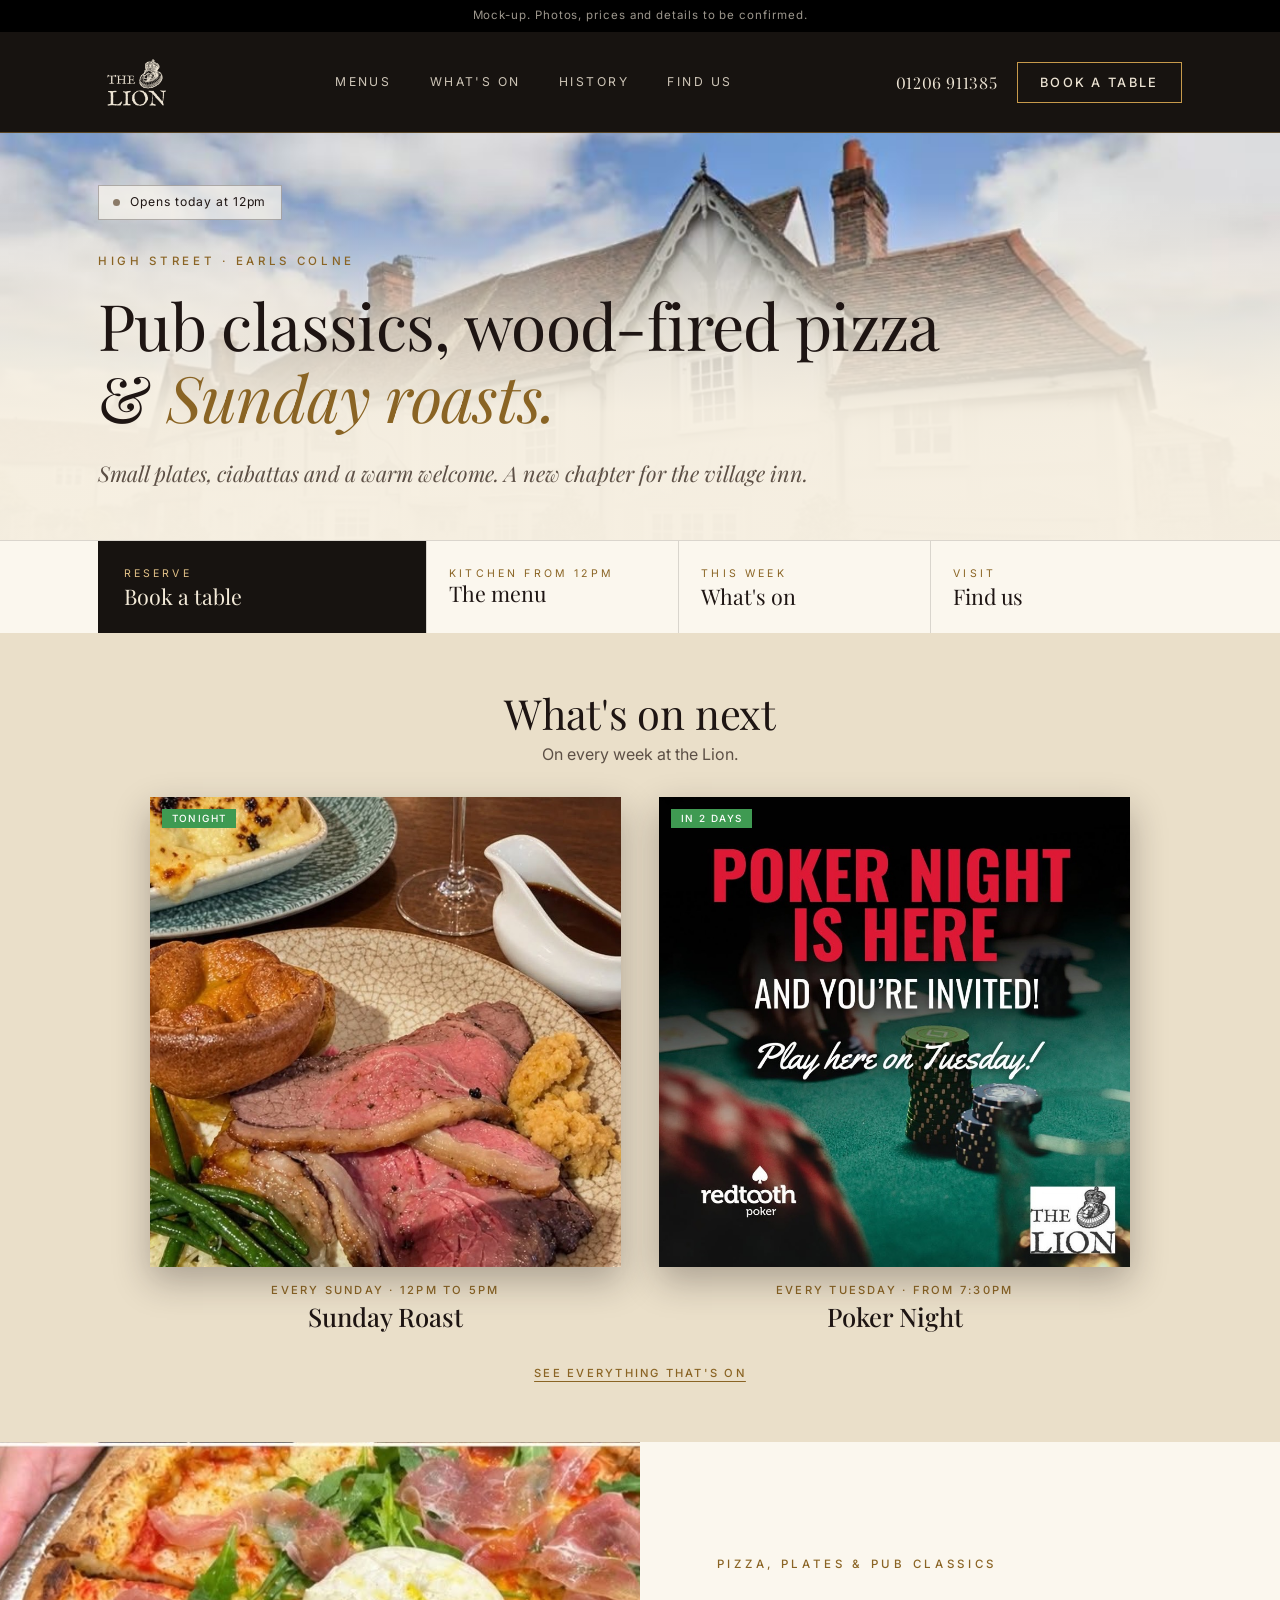
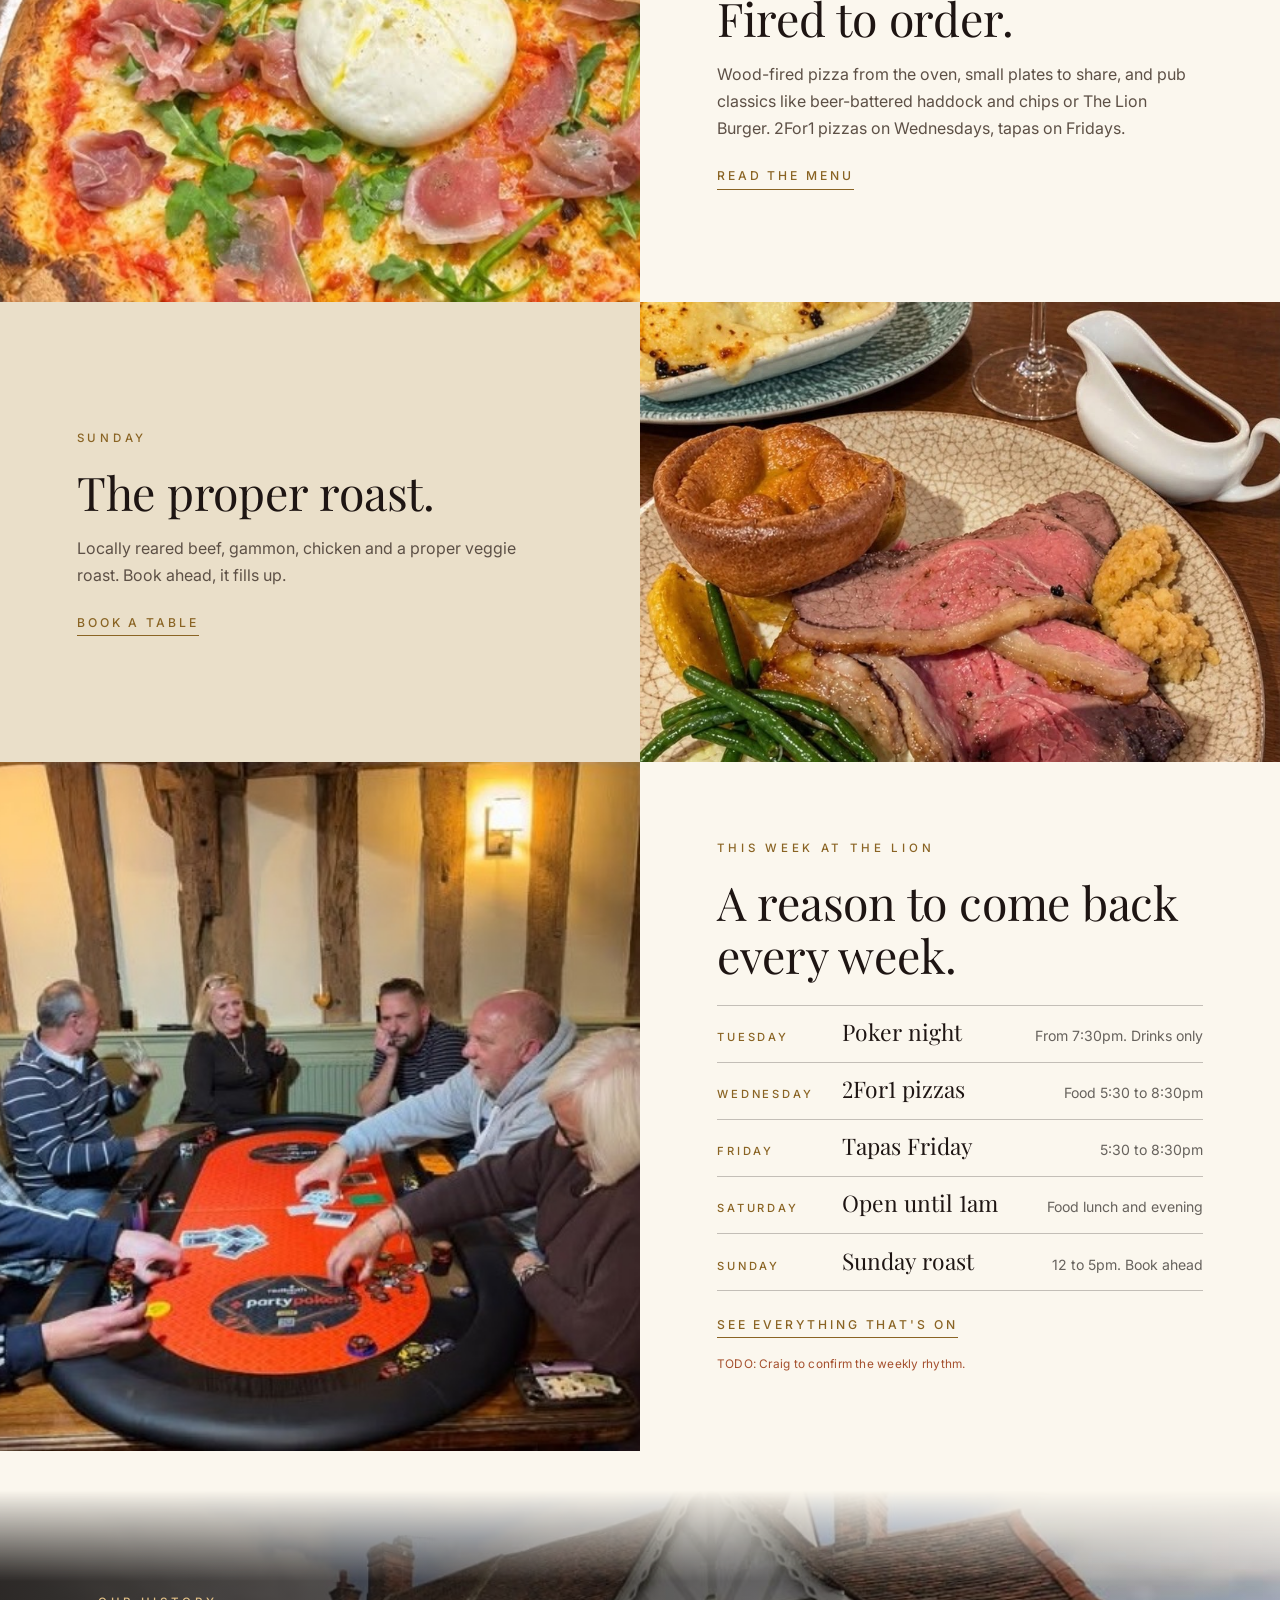
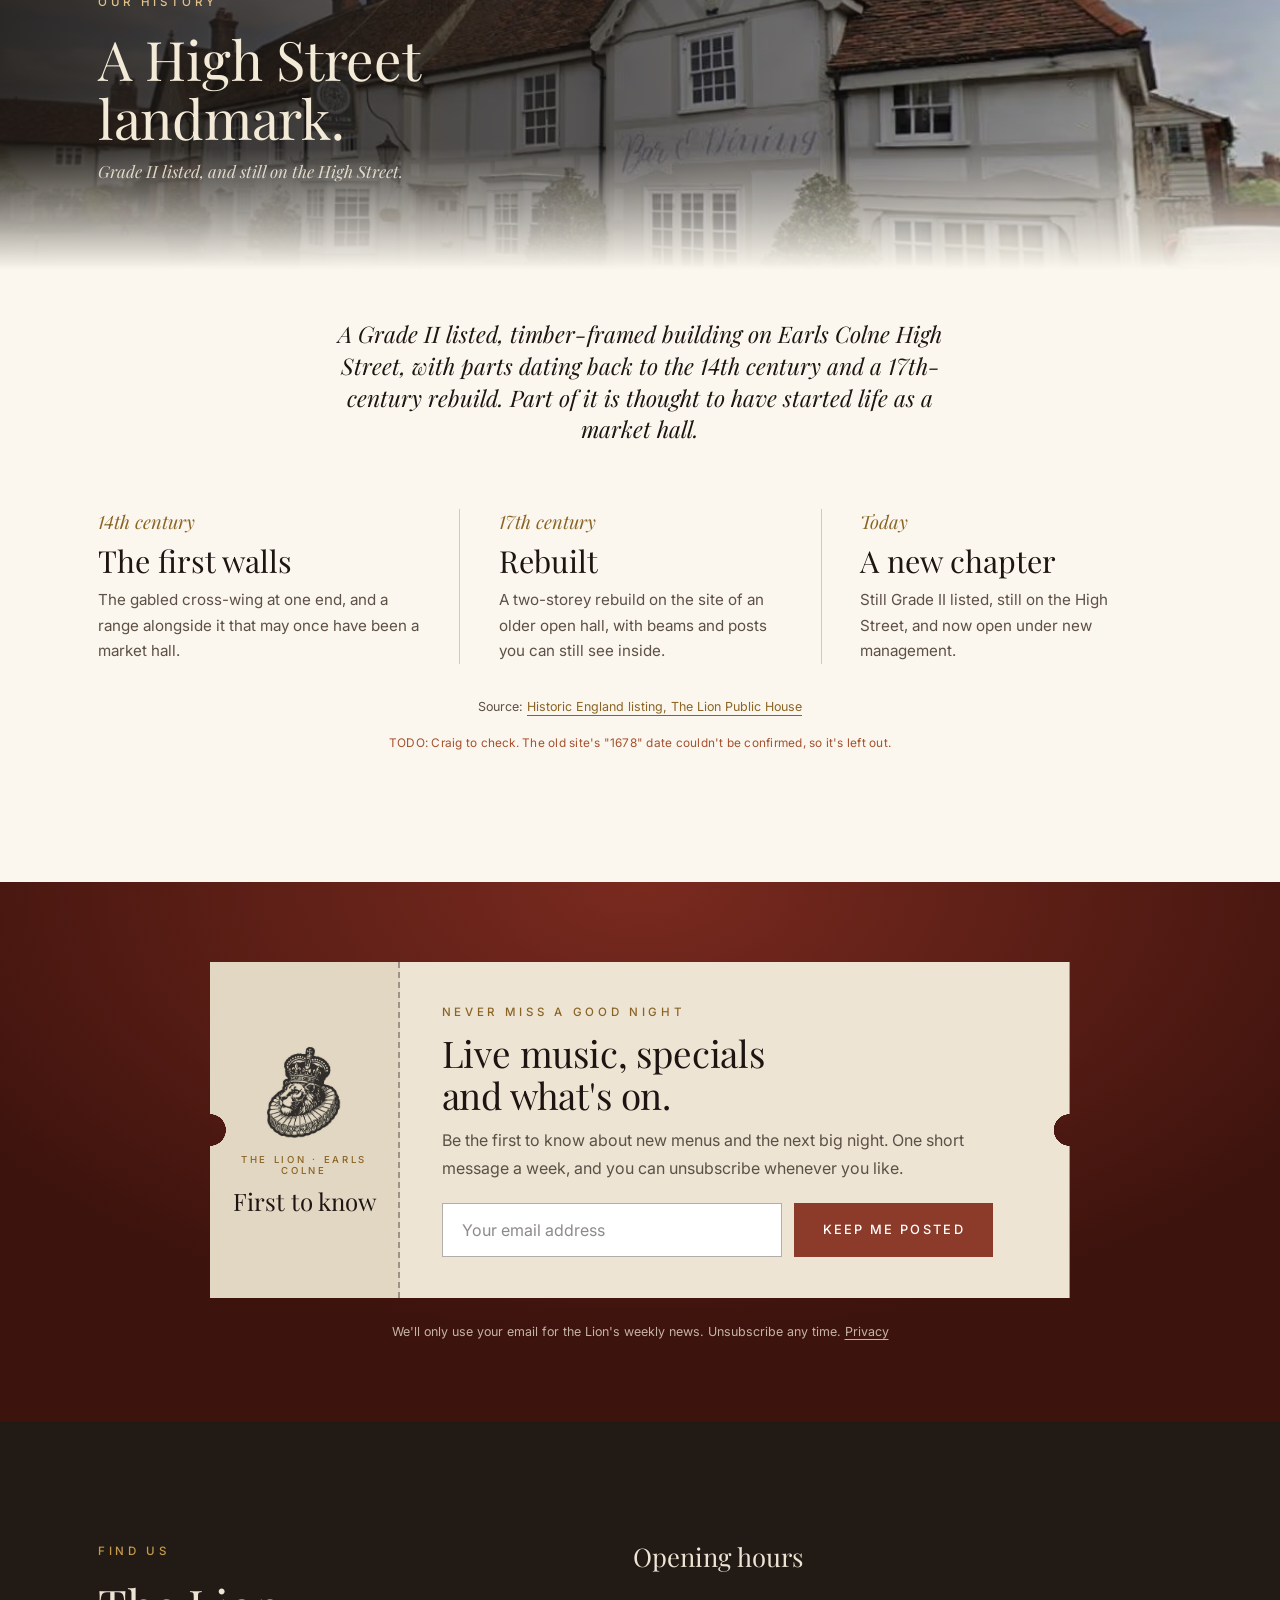
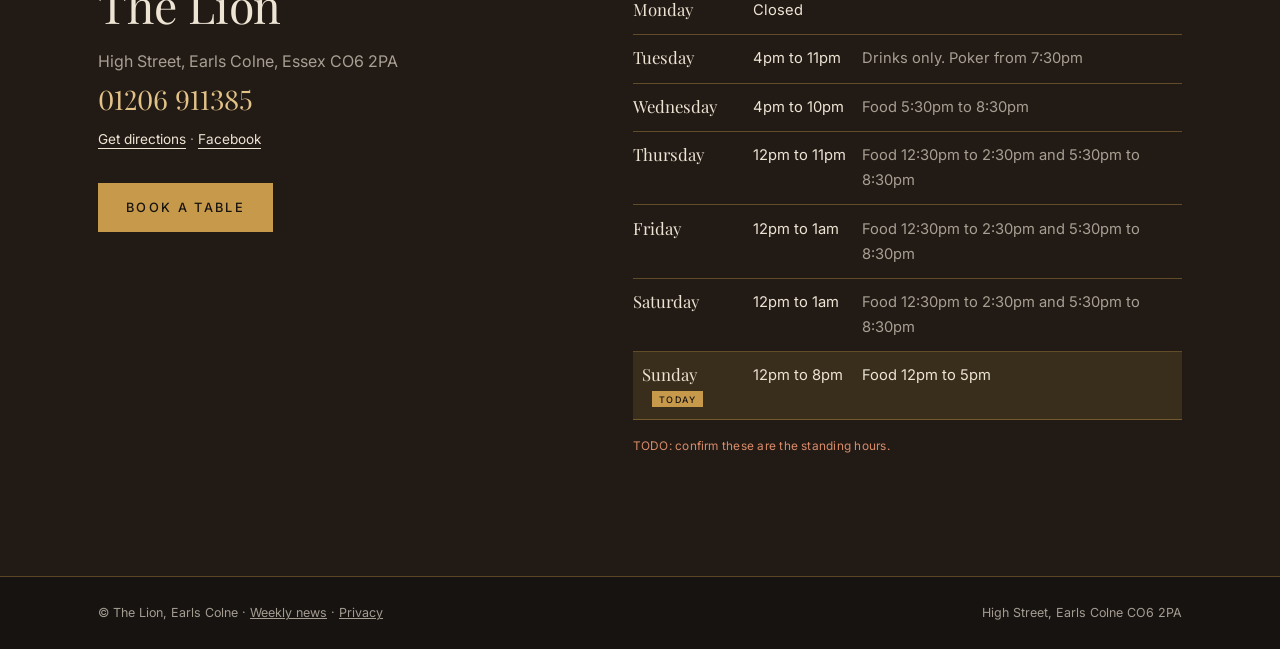
==== index.html @ a85642fd "History opens with a photo strip that bleeds into the page Co-Authored-By: Claude Sonnet 5.5 <norepl" ====
<!DOCTYPE html>
<html lang="en-GB">
<head>
<meta charset="UTF-8">
<meta name="viewport" content="width=device-width, initial-scale=1">
<title>The Lion, Earls Colne | Pub Classics, Wood-fired Pizza & Sunday Roast</title>
<meta name="robots" content="noindex, nofollow"><!-- MOCK-UP: remove this line when the site goes live -->
<meta name="description" content="The Lion, High Street, Earls Colne. Pub classics, wood-fired pizza, small plates, Sunday roasts and live music, under new management.">
<link rel="preconnect" href="https://fonts.googleapis.com">
<link rel="preconnect" href="https://fonts.gstatic.com" crossorigin>
<link href="https://fonts.googleapis.com/css2?family=Playfair+Display:ital,wght@0,400;0,500;1,400&family=Inter:wght@400;500&display=swap" rel="stylesheet">
<link rel="stylesheet" href="css/style.css?v=20261028122447">
</head>
<body>

<div class="mock">Mock-up. Photos, prices and details to be confirmed.</div>

<header id="chrome-head" data-active="home"></header>

<main id="top">

  <section class="hero">
    <div class="hero__bg" role="img" aria-label="The Lion on the High Street, Earls Colne"></div>
    <div class="hero__wash"></div>
    <div class="wrap hero__in">
      <p class="status" id="status" aria-live="polite"><span class="dot"></span><span id="statusText"></span></p>
      <p class="kicker">High Street &middot; Earls Colne</p>
      <h1>Pub classics, wood-fired pizza<br>&amp; <em>Sunday roasts.</em></h1>
      <p class="hero__sub">Small plates, ciabattas and a warm welcome. A new chapter for the village inn.</p>
    </div>

    <div class="actions">
      <div class="wrap actions__in">
        <a class="act act--book" data-book href="#"><span class="act__l">Reserve</span><span class="act__t">Book a table</span></a>
        <button class="act" data-menu type="button"><span class="act__l" id="actMenuL">Read</span><span class="act__t">The menu</span></button>
        <a class="act" href="#soon" id="actEvent"><span class="act__l" id="actEventL">This week</span><span class="act__t" id="actEventT">What's on</span></a>
        <a class="act" href="#find"><span class="act__l">Visit</span><span class="act__t">Find us</span></a>
      </div>
    </div>
  </section>

  <section class="soon" id="soon" aria-labelledby="soonT" hidden>
    <div class="wrap">
      <h2 id="soonT">What's on next</h2>
      <p class="soon__sub" id="soonSub"></p>
      <div class="soon__grid" id="soonGrid"></div>
      <a class="soon__all" href="whats-on.html">See everything that's on</a>
    </div>
  </section>

  <section class="bands" id="eat" aria-label="Food, drink and what's on">
    <article class="band">
      <div class="ph ph--img" style="background-image:url(images/pizza.jpg);background-position:center 55%" role="img" aria-label="A wood-fired pizza topped with burrata, Parma ham and rocket"></div>
      <div class="band__txt">
        <p class="kicker kicker--dark">Pizza, plates &amp; pub classics</p>
        <h2>Fired to order.</h2>
        <p>Wood-fired pizza from the oven, small plates to share, and pub classics like beer-battered haddock and chips or The Lion Burger. 2For1 pizzas on Wednesdays, tapas on Fridays.</p>
        <button class="link link--dark" data-menu type="button">Read the menu</button>
      </div>
    </article>
    <article class="band">
      <div class="ph ph--img" style="background-image:url(images/roast.jpg);background-position:center 65%" role="img" aria-label="Sunday roast beef with a Yorkshire pudding, gravy and a glass of red wine"></div>
      <div class="band__txt">
        <p class="kicker kicker--dark">Sunday</p>
        <h2>The proper roast.</h2>
        <p>Locally reared beef, gammon, chicken and a proper veggie roast. Book ahead, it fills up.</p>
        <a class="link link--dark" data-book href="#">Book a table</a>
      </div>
    </article>
    <article class="band" id="whats-on">
      <div class="ph ph--img" style="background-image:url(images/poker-night.jpg);background-position:center 40%" role="img" aria-label="Poker night at the Lion, players around an orange poker table under the old beams"></div>
      <div class="band__txt">
        <p class="kicker kicker--dark">This week at the Lion</p>
        <h2>A reason to come back every week.</h2>
        <ol class="week__list" id="weekList"></ol>
        <a class="link link--dark" href="whats-on.html">See everything that's on</a>
        <p class="todo">TODO: Craig to confirm the weekly rhythm.</p>
      </div>
    </article>
  </section>

  <section class="history history--photo" id="history">
    <div class="strip">
      <div class="strip__bg" aria-hidden="true"></div>
      <div class="wrap strip__in">
        <p class="kicker">Our history</p>
        <h2>A High Street landmark.</h2>
        <p class="strip__tag">Grade II listed, and still on the High Street.</p>
      </div>
    </div>
    <div class="wrap">
      <p class="history__lead">A Grade II listed, timber-framed building on Earls Colne High Street, with parts dating back to the 14th century and a 17th-century rebuild. Part of it is thought to have started life as a market hall.</p>
      <ul class="trio">
        <li><span class="num">14th century</span><h3>The first walls</h3><p>The gabled cross-wing at one end, and a range alongside it that may once have been a market hall.</p></li>
        <li><span class="num">17th century</span><h3>Rebuilt</h3><p>A two-storey rebuild on the site of an older open hall, with beams and posts you can still see inside.</p></li>
        <li><span class="num">Today</span><h3>A new chapter</h3><p>Still Grade II listed, still on the High Street, and now open under new management.</p></li>
      </ul>
      <p class="history__src">Source: <a href="https://britishlistedbuildings.co.uk/101306203-the-lion-public-house-earls-colne" rel="noopener">Historic England listing, The Lion Public House</a></p>
      <p class="todo">TODO: Craig to check. The old site's "1678" date couldn't be confirmed, so it's left out.</p>
    </div>
  </section>

  <section class="join" id="join">
    <div class="wrap">
      <div class="ticket">
        <div class="ticket__stub">
          <img src="images/lion-emblem.jpg" alt="The Lion crest: a crowned lion in a ruff" width="430" height="520">
          <b>The Lion &middot; Earls Colne</b>
          <span>First to know</span>
        </div>
        <div class="ticket__main">
          <p class="kicker kicker--dark">Never miss a good night</p>
          <h2>Live music, specials<br>and what's on.</h2>
          <p>Be the first to know about new menus and the next big night. One short message a week, and you can unsubscribe whenever you like.</p>
          <form class="join__form js-join">
            <label class="sr-only" for="joinEmail">Email address</label>
            <input id="joinEmail" type="email" placeholder="Your email address" required>
            <button class="btn btn--gold" type="submit">Keep me posted</button>
            <p class="join__ok ok" hidden>Cheers. (Mock-up only, nothing has been saved.)</p>
          </form>
        </div>
      </div>
      <p class="join__fine">We'll only use your email for the Lion's weekly news. Unsubscribe any time. <a href="privacy.html">Privacy</a></p>
    </div>
  </section>

  <section class="find" id="find">
    <div class="wrap find__in">
      <div>
        <p class="kicker">Find us</p>
        <h2>The Lion</h2>
        <address id="addr"></address>
        <p><a class="phone" id="phone" href="#"></a></p>
        <p class="find__links"><a id="mapLink" href="#" rel="noopener">Get directions</a> <span aria-hidden="true">&middot;</span> <a id="fb" href="#" rel="noopener">Facebook</a></p>
        <a class="btn btn--gold" data-book href="#">Book a table</a>
      </div>
      <div>
        <h3 class="find__h">Opening hours</h3>
        <table class="hours" id="hours"></table>
        <p class="todo">TODO: confirm these are the standing hours.</p>
      </div>
    </div>
  </section>
</main>

<footer class="foot">
  <div class="wrap foot__in">
    <span>&copy; The Lion, Earls Colne &middot; <a href="#join">Weekly news</a> &middot; <a href="privacy.html">Privacy</a></span>
    <span>High Street, Earls Colne CO6 2PA</span>
  </div>
</footer>

<div class="sticky" role="region" aria-label="Quick actions">
  <a class="btn btn--gold" data-book href="#">Book a table</a>
  <a class="btn btn--line" id="stickyCall" href="#find">Call us</a>
</div>

<div class="panel" id="panel" role="dialog" aria-modal="true" aria-labelledby="panelT" hidden>
  <div class="panel__box">
    <button class="panel__x" type="button" aria-label="Close menu">&times;</button>
    <header class="mast">
      <p class="mast__the" aria-hidden="true">The</p>
      <h2 class="mast__lion" id="panelT" aria-label="The Lion, Earls Colne">Lion</h2>
      <div class="mast__rule" aria-hidden="true"><span>&#9670;</span></div>
      <p class="mast__box" aria-hidden="true">Earls Colne</p>
    </header>
    <div id="menuBody"></div>
    <p class="panel__note">Please let a member of staff know if you have any dietary requirements.</p>
    <a class="btn btn--gold" data-book href="#">Book a table</a>
  </div>
</div>

<script src="js/data.js?v=20261028122447"></script>
<script src="js/bar.js?v=20261028122447"></script>
<script src="js/main.js?v=20261028122447"></script>
</body>
</html>
---- css/style.css ----
:root {
  --bitumen: #171310; --oak: #221b15; --gold: #c79a4b; --gold-b: #e3c288; --bone: #ede4d4; --bone-2: #e2d7c3;
  --mute: rgba(237,228,212,.66); --line: rgba(199,154,75,.38);
  --serif: 'Playfair Display', Georgia, serif; --sans: 'Inter', system-ui, sans-serif;
  --pad: clamp(1.4rem, 5vw, 3rem); --max: 1180px;
}
*, *::before, *::after { box-sizing: border-box; margin: 0; padding: 0; }
/* Full-height numbers everywhere (Playfair defaults to old-style, where 1 looks like a capital I). !important because the `font:` shorthand elsewhere resets these. */
*, *::before, *::after { font-variant-numeric: lining-nums !important; font-feature-settings: "lnum" 1 !important; }
html { scroll-behavior: smooth; scroll-padding-top: 90px; }
body { font-family: var(--sans); background: var(--bitumen); color: var(--bone); line-height: 1.7; font-size: 1rem; -webkit-font-smoothing: antialiased; }
body.lock { overflow: hidden; }
img { max-width: 100%; display: block; }
a { color: inherit; }
button, input, select, textarea { font-family: inherit; }
.wrap { max-width: var(--max); margin: 0 auto; padding: 0 var(--pad); }
.sr-only { position: absolute; width: 1px; height: 1px; overflow: hidden; clip: rect(0,0,0,0); }
:focus-visible { outline: 2px solid var(--gold-b); outline-offset: 3px; }
h1, h2, h3 { font-family: var(--serif); font-weight: 400; line-height: 1.14; }
h2 { font-size: clamp(1.8rem, 4vw, 2.9rem); letter-spacing: -.005em; }
em { font-style: italic; color: var(--gold-b); }
.kicker { font-size: .72rem; letter-spacing: .32em; text-transform: uppercase; color: var(--gold); margin-bottom: 1.1rem; font-weight: 500; }
.kicker--dark { color: #8a6424; }
.todo { margin-top: 1rem; font-size: .74rem; color: #d98b6a; letter-spacing: .02em; }
.week .todo { color: #a5502e; }

.mock { background: #000; color: var(--mute); text-align: center; font-size: .72rem; letter-spacing: .08em; padding: .4rem var(--pad); }

/* Buttons */
.btn { display: inline-block; font: 500 .8rem var(--sans); letter-spacing: .18em; text-transform: uppercase; text-decoration: none; text-align: center; padding: 1rem 1.7rem; border: 1px solid var(--gold); cursor: pointer; transition: background .25s, color .25s; background: transparent; color: var(--bone); }
.btn--gold { background: var(--gold); color: var(--bitumen); }
.btn--gold:hover { background: var(--gold-b); border-color: var(--gold-b); }
.btn--line:hover { background: var(--gold); color: var(--bitumen); }

/* Header bar: solid, sticky, shrinks on scroll. Same on every page. */
:root { --mock-h: 27px; --bar-h: 100px; }
.bar { position: sticky; top: 0; z-index: 40; background: var(--bitumen); border-bottom: 1px solid var(--line); transition: box-shadow .3s; }
.bar.is-small { box-shadow: 0 6px 24px rgba(0,0,0,.45); }
.bar__in { display: grid; grid-template-columns: auto 1fr auto; align-items: center; gap: 1.5rem; height: var(--bar-h); transition: height .25s; }
.bar.is-small .bar__in { height: 70px; }
.bar__logo img { height: 74px; width: auto; transition: height .25s; }
.bar.is-small .bar__logo img { height: 50px; }
.bar__nav { display: flex; justify-content: center; gap: clamp(1.2rem, 3vw, 2.6rem); }
.bar__nav a { text-decoration: none; font-size: .76rem; letter-spacing: .2em; text-transform: uppercase; color: var(--bone); opacity: .85; padding: .4rem 0; border-bottom: 1px solid transparent; }
.bar__nav a:hover, .bar__nav a.on { color: var(--gold-b); opacity: 1; border-bottom-color: var(--gold); }
.bar__right { display: flex; align-items: center; gap: 1.2rem; }
.bar__tel { text-decoration: none; font: 400 1.008rem var(--serif); letter-spacing: .04em; color: var(--bone); white-space: nowrap; }
.bar__tel:hover { color: var(--gold-b); }
.bar .btn { padding: .75rem 1.4rem; }
.bar__burger { display: none; width: 46px; height: 46px; background: none; border: 1px solid var(--line); cursor: pointer; position: relative; }
.bar__burger span { position: absolute; left: 12px; right: 12px; height: 2px; background: var(--bone); transition: transform .25s, opacity .25s; }
.bar__burger span:nth-child(1) { top: 15px; } .bar__burger span:nth-child(2) { top: 22px; } .bar__burger span:nth-child(3) { top: 29px; }
.bar__burger[aria-expanded="true"] span:nth-child(1) { transform: translateY(7px) rotate(45deg); }
.bar__burger[aria-expanded="true"] span:nth-child(2) { opacity: 0; }
.bar__burger[aria-expanded="true"] span:nth-child(3) { transform: translateY(-7px) rotate(-45deg); }
.bar__drawer { display: none; border-top: 1px solid var(--line); padding: .6rem var(--pad) 1.4rem; background: var(--bitumen); }
.bar__drawer.open { display: block; }
.bar__drawer a:not(.btn) { display: block; padding: .95rem 0; border-bottom: 1px solid var(--line); text-decoration: none; font: 400 1.26rem var(--serif); }
.bar__drawer a.on { color: var(--gold-b); }
.bar__drawer .btn { display: block; margin-top: 1.1rem; }
.bar__drawer .bar__tel { display: block; padding: 1rem 0 0; text-align: center; }

/* Hero */
.hero { position: relative; min-height: max(400px, min(480px, calc(100svh - var(--mock-h) - var(--bar-h) - 190px))); display: flex; flex-direction: column; justify-content: flex-end; overflow: hidden; }
.hero__bg { position: absolute; inset: 0; background: url("../images/lion-frontage.jpg") center 38% / cover; filter: saturate(.55) brightness(.62) contrast(1.05); transform: scale(1.03); }
.hero__wash { position: absolute; inset: 0; background:
  linear-gradient(to top, rgba(11,9,7,.97) 0%, rgba(15,12,9,.75) 36%, rgba(23,19,16,.35) 62%, rgba(23,19,16,.6) 100%),
  radial-gradient(120% 90% at 50% 30%, rgba(0,0,0,0) 40%, rgba(0,0,0,.5) 100%); }
.hero__in { position: relative; width: 100%; padding-top: 3.2rem; padding-bottom: clamp(1.8rem, 4vw, 3rem); animation: settle 1.4s cubic-bezier(.22,.61,.36,1) .15s both; }
@keyframes settle { from { opacity: 0; transform: translateY(14px); } }
.status { display: inline-flex; align-items: center; gap: .6rem; font-size: .76rem; letter-spacing: .08em; color: var(--mute); margin-bottom: 2rem; border: 1px solid var(--line); padding: .4rem .9rem; }
.dot { width: 7px; height: 7px; border-radius: 50%; background: #8a7a68; }
.status.is-open .dot { background: #7fcf8b; box-shadow: 0 0 0 4px rgba(127,207,139,.2); }
.hero h1 { font-size: clamp(2.2rem, 5vw, 4.1rem); letter-spacing: -.01em; max-width: none; line-height: 1.12; }
.hero__sub { margin-top: 1.4rem; font-family: var(--serif); font-size: clamp(1.05rem, 2vw, 1.35rem); font-style: italic; color: var(--mute); }

/* Action bar (the 1-click row) */
.actions { position: relative; border-top: 1px solid var(--line); background: rgba(15,12,9,.72); backdrop-filter: blur(6px); }
.actions__in { display: grid; grid-template-columns: 1.3fr 1fr 1fr 1fr; }
.act { display: flex; flex-direction: column; justify-content: center; gap: .15rem; padding: 1.5rem 1.4rem; text-decoration: none; text-align: left; background: none; border: 0; border-left: 1px solid var(--line); color: var(--bone); font-family: inherit; cursor: pointer; transition: background .25s; }
.act:first-child { border-left: 0; padding-left: 0; }
.act__l { font-size: .66rem; letter-spacing: .3em; text-transform: uppercase; color: var(--gold); }
.act__t { font: 400 1.344rem/1.1 var(--serif); }
.act:hover { background: rgba(199,154,75,.12); }
.act.act--book { background: var(--gold); color: var(--bitumen); border-left: 0; padding-left: 1.6rem; }
.act--book .act__l { color: rgba(23,19,16,.7); }
.act--book:hover { background: var(--gold-b); }

/* Eat */
.eat { padding: clamp(4.5rem, 10vw, 8rem) 0; text-align: center; background: var(--oak); }
.eat h2 { max-width: 20ch; margin: 0 auto; }
.trio { list-style: none; display: grid; grid-template-columns: repeat(3, 1fr); gap: 0; margin: clamp(2.5rem, 6vw, 4rem) 0 2.5rem; text-align: left; }
.trio li { padding: 0 clamp(1rem, 3vw, 2.4rem); border-left: 1px solid var(--line); }
.trio li:first-child { border-left: 0; padding-left: 0; }
.num { font: italic 400 1.176rem var(--serif); color: var(--gold); }
.trio h3 { font-size: 1.9rem; margin: .4rem 0 .5rem; }
.trio p { color: var(--mute); font-size: .95rem; }
.link { background: none; border: 0; border-bottom: 1px solid var(--gold); color: var(--gold-b); font: 500 .76rem var(--sans); letter-spacing: .24em; text-transform: uppercase; padding: 0 0 .35rem; cursor: pointer; }
.link:hover { color: var(--bone); }
a.link { display: inline-block; text-decoration: none; }

/* Home page, lighter (concept B, 28 Oct 2026): a cream hero over the frontage, then full-width picture-and-text bands.
   One photo, one short line and one action per band. Keep it that way: no photo grids or galleries. */
:root { --paper: #fbf7ee; --cream: #f7f0e2; --sand: #eadfc9; --ink: #1e1513; --gold-d: #8a6424; }
.hero__bg { filter: saturate(.95) brightness(1.02); transform: none; background-position: center 30%; }
.hero__wash { background: linear-gradient(to top, rgba(247,240,226,1) 0%, rgba(247,240,226,.96) 44%, rgba(247,240,226,.75) 62%, rgba(247,240,226,0) 88%); }
.hero h1 { color: var(--ink); }
.hero h1 em { color: var(--gold-d); }
.hero .kicker { color: var(--gold-d); }
.hero__sub { color: #5d5046; }
.hero .status { color: var(--ink); border-color: rgba(30,21,19,.3); background: rgba(251,247,238,.7); }
.actions { background: var(--paper); border-top: 1px solid rgba(30,21,19,.15); backdrop-filter: none; }
.act { color: var(--ink); border-left-color: rgba(30,21,19,.15); }
.act__l { color: var(--gold-d); }
.act:hover { background: rgba(181,131,52,.12); }
.act.act--book { background: var(--bitumen); color: #f3ead8; }
.act--book .act__l { color: var(--gold-b); }
.act--book:hover { background: #2b2118; }

.bands { background: var(--cream); color: var(--ink); }
.band { display: grid; grid-template-columns: 1fr 1fr; min-height: 460px; }
.band:nth-child(even) .ph { order: 2; }
.band__txt { display: flex; flex-direction: column; align-items: flex-start; justify-content: center; padding: clamp(2.4rem, 6vw, 5rem) clamp(1.4rem, 6vw, 5.5rem); background: var(--paper); }
.band:nth-child(even) .band__txt { background: var(--sand); }
.band__txt h2 { margin-bottom: 1rem; }
.band__txt > p:not(.kicker):not(.todo) { color: #5d5046; max-width: 30rem; margin-bottom: 1.6rem; }
.band .kicker--dark { color: var(--gold-d); }
.link--dark { color: var(--gold-d); border-bottom-color: var(--gold-d); }
.link--dark:hover { color: var(--ink); }
.band .week__list { width: 100%; margin: .4rem 0 1.6rem; border-top-color: rgba(30,21,19,.25); }
.band .week__list li { grid-template-columns: 6.8rem 1fr auto; padding: .85rem 0; border-bottom-color: rgba(30,21,19,.25); }
.band .week .todo, .band .todo { color: #a5502e; }

/* Photo slots: warm placeholders until Craig's own photos arrive. Swap a slot for a real image with the class .ph--img and a background-image. */
.ph { position: relative; overflow: hidden; background: var(--bg, #b9895a); min-height: 320px; display: flex; align-items: flex-end; color: #fff; background-size: cover; background-position: center; }
.ph::before { content: ""; position: absolute; inset: 0; background: radial-gradient(circle at 30% 25%, rgba(255,240,205,.55), transparent 55%), radial-gradient(circle at 78% 80%, rgba(0,0,0,.35), transparent 60%); }
.ph::after { content: ""; position: absolute; inset: 0; background: linear-gradient(180deg, transparent 50%, rgba(20,12,8,.55)); }
.ph span { position: relative; z-index: 1; padding: 1rem 1.2rem; font: italic 400 1rem var(--serif); }
.ph span b { display: block; font: 500 .6rem var(--sans); letter-spacing: .22em; text-transform: uppercase; opacity: .85; margin-bottom: .15rem; }
.ph--oven { --bg: #b4501f; } .ph--roast { --bg: #8a5a34; } .ph--night { --bg: #5a3a5c; }
.ph--img::before, .ph--img::after, .ph--img span { display: none; }

/* History */
.history { padding: clamp(4.5rem, 10vw, 8rem) 0; text-align: center; background: var(--paper); color: var(--ink); }
.history .kicker { color: var(--gold-d); }
.history .trio li { border-left-color: rgba(30,21,19,.2); }
.history .trio p { color: #5d5046; }
.history .num { color: var(--gold-d); }
.history__lead { max-width: 38rem; margin: 1.4rem auto 0; font: italic 400 clamp(1.092rem, 2.18vw, 1.428rem)/1.4 var(--serif); color: var(--ink); }
.history .trio { margin-bottom: 2rem; }
.history .num { font-size: 1.15rem; }
.history__src { font-size: .78rem; color: #5d5046; }
.history__src a { color: var(--gold-d); text-underline-offset: 4px; }
.history .todo { color: #a5502e; }

/* Week (bone) */
.week { background: var(--bone); color: var(--bitumen); padding: clamp(4.5rem, 10vw, 8rem) 0; }
.week__in { display: grid; grid-template-columns: .9fr 1.3fr; gap: clamp(2rem, 6vw, 5rem); align-items: start; }
.week__list { list-style: none; border-top: 1px solid rgba(23,19,16,.25); }
.week__list li { display: grid; grid-template-columns: 8.5rem 1fr auto; gap: 1rem; align-items: baseline; padding: 1.15rem 0; border-bottom: 1px solid rgba(23,19,16,.25); }
.wk__d { font-size: .7rem; letter-spacing: .26em; text-transform: uppercase; color: #8a6424; font-weight: 500; }
.week__list strong { font: 400 1.428rem/1.1 var(--serif); }
.wk__n { font-size: .88rem; color: rgba(23,19,16,.65); text-align: right; }

/* Join */

/* Find */
.find { padding: clamp(4.5rem, 10vw, 7.5rem) 0; background: var(--oak); }
.find__in { display: grid; grid-template-columns: 1fr 1.2fr; gap: clamp(2rem, 6vw, 5rem); }
address { font-style: normal; color: var(--mute); margin: 1rem 0 .4rem; }
.phone { font: 400 1.68rem var(--serif); text-decoration: none; color: var(--gold-b); }
.find__links { margin: .6rem 0 2rem; font-size: .85rem; color: var(--mute); }
.find__links a { color: var(--bone); text-underline-offset: 4px; }
.find__h { font-size: 1.6rem; margin-bottom: 1rem; }
.hours { width: 100%; border-collapse: collapse; }
.hours th, .hours td { text-align: left; padding: .7rem 0; border-bottom: 1px solid var(--line); font-size: .92rem; font-weight: 400; vertical-align: top; }
.hours th { width: 7.5rem; font: 400 1.05rem var(--serif); }
.hours td:nth-child(2) { white-space: nowrap; padding-right: 1rem; }
.hours td:last-child { color: var(--mute); }

.foot { padding: 1.6rem 0; font-size: .78rem; color: var(--mute); border-top: 1px solid var(--line); }
.foot__in { display: flex; justify-content: space-between; gap: 1rem; flex-wrap: wrap; }

/* Menu panel */
.panel { position: fixed; inset: 0; z-index: 50; background: rgba(8,6,4,.78); display: flex; align-items: flex-end; justify-content: center; }
.panel[hidden] { display: none; }
.panel__box { position: relative; width: min(660px, 100%); max-height: 90vh; overflow-y: auto; background: var(--bone); color: var(--bitumen); padding: 2.4rem var(--pad) 2.4rem; animation: up .3s ease-out; }
@keyframes up { from { transform: translateY(40px); opacity: 0; } }
.panel__x { position: absolute; top: .7rem; right: 1rem; width: 44px; height: 44px; font-size: 2rem; line-height: 1; background: none; border: 0; cursor: pointer; color: var(--bitumen); }
.panel .todo { color: #a5502e; }
.panel h3 { font: italic 400 1.26rem var(--serif); margin: 2rem 0 .3rem; padding-bottom: .4rem; border-bottom: 1px solid rgba(23,19,16,.3); color: #8a6424; }
.mast { text-align: center; padding-top: .6rem; }
.mast__the { font: 500 0.672rem var(--serif); letter-spacing: .4em; text-indent: .4em; text-transform: uppercase; }
.mast__lion { font: 500 clamp(2.856rem, 10.92vw, 3.864rem)/.9 var(--serif); letter-spacing: .05em; text-indent: .05em; text-transform: uppercase; }
.mast__rule { display: flex; align-items: center; justify-content: center; gap: .7rem; max-width: 270px; margin: .7rem auto 1rem; font-size: 1rem; line-height: 1; }
.mast__rule::before, .mast__rule::after { content: ""; flex: 1; height: 1px; background: var(--bitumen); }
.mast__box { display: inline-block; border: 1px solid var(--bitumen); padding: .5rem 1.7rem; font: 500 .68rem var(--sans); letter-spacing: .3em; text-indent: .3em; text-transform: uppercase; }
.panel .menu h3 { display: flex; align-items: center; gap: 1rem; font: 500 0.882rem var(--serif); letter-spacing: .3em; text-transform: uppercase; color: var(--bitumen); border: 0; padding: 0; margin: 1.8rem 0 .4rem; }
.panel .menu h3::before, .panel .menu h3::after { content: ""; flex: 1; height: 1px; background: rgba(23,19,16,.3); }
.panel .menu .menu__title { display: block; text-align: center; font: 500 1.344rem var(--serif); letter-spacing: .08em; margin: 1.8rem 0 .2rem; }
.panel .menu .menu__title::before, .panel .menu .menu__title::after { display: none; }
.menu__sub, .menu__intro, .menu__note { text-align: center; }
.tabs { display: flex; justify-content: center; gap: .5rem; flex-wrap: wrap; margin: 1.4rem 0 .2rem; }
.tab { background: none; border: 1px solid rgba(23,19,16,.35); color: var(--bitumen); font: 500 .74rem var(--sans); letter-spacing: .16em; text-transform: uppercase; padding: .6rem 1rem; cursor: pointer; }
.tab.on { background: var(--bitumen); color: var(--bone); border-color: var(--bitumen); }
.tab--now::after { content: ""; display: inline-block; width: 6px; height: 6px; margin-left: .5rem; border-radius: 50%; background: #3f9a52; vertical-align: middle; }
.tabs { flex-wrap: nowrap; overflow-x: auto; justify-content: flex-start; scrollbar-width: none; }
.tabs::-webkit-scrollbar { display: none; }
.tab { flex: none; }
@media (min-width: 560px) { .tabs { justify-content: center; } }
.menu__hint { text-align: center; font-size: .72rem; letter-spacing: .06em; color: rgba(23,19,16,.5); margin-top: .5rem; }
.menu__acts { display: flex; align-items: center; justify-content: center; gap: 1.2rem; flex-wrap: wrap; margin-top: 1.1rem; }
.btn--sm { padding: .65rem 1.1rem; font-size: .7rem; }
.panel .menu__acts .btn--line { color: var(--bitumen); border-color: #8a6424; }
.panel .menu__acts .btn--line:hover { background: var(--bitumen); color: var(--bone); border-color: var(--bitumen); }
.menu__full { font: 500 .7rem var(--sans); letter-spacing: .2em; text-transform: uppercase; color: #8a6424; text-underline-offset: 4px; }
.menu__jump { display: flex; gap: .4rem; flex-wrap: wrap; justify-content: center; margin-top: 1.1rem; }
.menu__jump button { background: none; border: 0; border-bottom: 1px solid rgba(138,100,36,.5); color: #8a6424; font: 500 .68rem var(--sans); letter-spacing: .16em; text-transform: uppercase; padding: .2rem .3rem; margin: 0 .3rem; cursor: pointer; }
.menu__jump button:hover { color: var(--bitumen); }
.menu[hidden] { display: none; }
.menu__note { font: italic 400 .95rem/1.5 var(--serif); color: rgba(23,19,16,.78); margin: .7rem 0 .3rem; }
.menu__foot { margin-top: 1.6rem; font-size: .74rem; letter-spacing: .06em; color: rgba(23,19,16,.55); }
.menu__sub, .menu__intro { font: italic 400 1.05rem/1.5 var(--serif); color: rgba(23,19,16,.78); margin-top: .8rem; }
.dish { display: flex; justify-content: space-between; gap: 1rem; padding: .7rem 0 .1rem; }
.dish strong { display: block; font: 500 1.05rem/1.2 var(--serif); }
.dish__d { display: block; font-size: .86rem; color: rgba(23,19,16,.62); }
.dish__label { display: block; font: 500 .66rem var(--sans); font-style: normal; letter-spacing: .2em; text-transform: uppercase; color: #8a6424; }
.dish__tag { display: inline-block; margin-left: .5rem; font: 500 .62rem var(--sans); letter-spacing: .12em; text-transform: uppercase; border: 1px solid rgba(23,19,16,.4); padding: .05rem .4rem; vertical-align: middle; }
.dish__p { font: 500 1.008rem var(--serif); white-space: nowrap; }
.offer { margin-top: 2rem; border: 1px solid var(--bitumen); padding: 1.1rem; text-align: center; }
.offer__t { display: block; font: 500 .66rem var(--sans); letter-spacing: .24em; text-transform: uppercase; color: #8a6424; }
.offer strong { display: block; font: 400 1.344rem var(--serif); margin: .2rem 0; }
.offer__d { font-style: italic; color: rgba(23,19,16,.65); }
.panel__note { margin: 2rem 0 1.4rem; font-size: .78rem; color: rgba(23,19,16,.6); }
.panel .btn--gold { width: 100%; }

.sticky { display: none; }

@media (max-width: 880px) {
  :root { --bar-h: 64px; }
  .bar__in { grid-template-columns: 1fr auto; height: var(--bar-h); gap: .5rem; }
  .bar.is-small .bar__in { height: var(--bar-h); }
  .bar__logo img, .bar.is-small .bar__logo img { height: 46px; }
  .bar__nav, .bar__right { display: none; }
  .bar__burger { display: block; }
  .hero h1 { font-size: clamp(1.9rem, 8vw, 2.5rem); }
  .hero__in { padding-top: 1.6rem; padding-bottom: 1.4rem; }
  .hero__sub { margin-top: .8rem; font-size: 1.1rem; }
  .status { margin-bottom: 1rem; font-size: .7rem; }
  .kicker { margin-bottom: .7rem; }
  .mock { font-size: .66rem; }
  .actions__in { grid-template-columns: repeat(3, 1fr); padding: 0; }
  .act { padding: 1rem .9rem; }
  .act:first-child, .act--book { grid-column: 1 / -1; border-left: 0; padding: 1rem var(--pad); }
  .act--book { flex-direction: row; justify-content: space-between; align-items: center; }
  .act:not(.act--book):nth-child(2) { border-left: 0; }
  .act__t { font-size: 1.3rem; }
  .act:not(.act--book) .act__l { font-size: .58rem; letter-spacing: .22em; }
  .actions__in { padding: 0; max-width: none; }
  .actions .wrap { padding: 0; }
  .trio { grid-template-columns: 1fr; gap: 2rem; }
  .trio li, .trio li:first-child { border-left: 0; padding: 0 0 0 0; border-top: 1px solid var(--line); padding-top: 1.4rem; }
  .week__in, .find__in { grid-template-columns: 1fr; }
  .band { grid-template-columns: 1fr; min-height: 0; }
  .band:nth-child(even) .ph { order: 0; }
  .ph { min-height: 240px; }
  .band .week__list li { grid-template-columns: 1fr auto; }
  .week__list li { grid-template-columns: 1fr auto; row-gap: .1rem; }
  .wk__d { grid-column: 1 / -1; }
  body { padding-bottom: 74px; }
  .sticky { display: grid; grid-template-columns: 1.3fr 1fr; gap: .6rem; position: fixed; left: 0; right: 0; bottom: 0; z-index: 30; padding: .7rem var(--pad); background: rgba(23,19,16,.97); border-top: 1px solid var(--line); transform: translateY(110%); transition: transform .25s; }
  .sticky.show { transform: none; }
  .sticky .btn { padding: .85rem .5rem; }
}
@media (prefers-reduced-motion: reduce) { * { animation: none !important; transition: none !important; scroll-behavior: auto !important; } }

/* "What's on next": the next one or two events as big posters on sand, straight under the buttons row (concept B, 28 Oct 2026).
   Max two posters on purpose: a pointer to the next nights, not a gallery. */
.soon { background: var(--sand); color: var(--ink); padding: clamp(2.2rem, 5vw, 3.6rem) 0; text-align: center; }
.soon[hidden] { display: none; }
.soon h2 { font: 400 clamp(1.8rem, 3.4vw, 2.6rem)/1.1 var(--serif); margin-bottom: .3rem; }
.soon__sub { color: #5d5046; margin-bottom: 1.8rem; }
.soon__grid { display: grid; grid-template-columns: 1fr 1fr; gap: clamp(1.2rem, 3vw, 2.4rem); max-width: 980px; margin: 0 auto; }
.soon__grid--1 { grid-template-columns: minmax(0, 480px); justify-content: center; }
.soon__card { display: block; text-decoration: none; color: inherit; }
.soon__pic { position: relative; box-shadow: 0 14px 34px rgba(30,21,19,.3); transition: transform .25s, box-shadow .25s; }
.soon__card:hover .soon__pic { transform: translateY(-5px); box-shadow: 0 20px 44px rgba(30,21,19,.35); }
.soon__pic img, .soon__noimg { width: 100%; aspect-ratio: 1 / 1; object-fit: cover; display: block; }
.soon__noimg { display: flex; align-items: center; justify-content: center; text-align: center; padding: 1.4rem; background: radial-gradient(90% 80% at 50% 35%, rgba(199,154,75,.3), transparent 70%), #1b1511; color: var(--bone); font: 500 clamp(1.5rem, 3vw, 2.2rem)/1.15 var(--serif); }
.soon__chip { position: absolute; top: 12px; left: 12px; background: #3f9a52; color: #fff; font: 500 .62rem var(--sans); letter-spacing: .14em; text-transform: uppercase; padding: .22rem .6rem; }
.soon__when { display: block; margin-top: 1rem; font: 500 .7rem var(--sans); letter-spacing: .2em; text-transform: uppercase; color: var(--gold-d); }
.soon__card h3 { font: 500 1.6rem/1.1 var(--serif); margin: .3rem 0 .4rem; }
.soon__more { font: 500 .68rem var(--sans); letter-spacing: .18em; text-transform: uppercase; color: var(--gold-d); border-bottom: 1px solid var(--gold-d); }
.soon__all { display: inline-block; margin-top: 1.8rem; font: 500 .7rem var(--sans); letter-spacing: .2em; text-transform: uppercase; color: var(--gold-d); text-underline-offset: 4px; }
@media (max-width: 880px) {
  .soon__grid, .soon__grid--1 { grid-template-columns: minmax(0, 420px); justify-content: center; gap: 1.8rem; }
  .soon__card h3 { font-size: 1.4rem; }
}



/* Today's row in the opening hours */
.hours tr.is-today { background: rgba(199,154,75,.14); }
.hours tr.is-today th, .hours tr.is-today td { color: var(--bone); border-bottom-color: rgba(199,154,75,.5); }
.hours tr.is-today th { padding-left: .6rem; }
.hours tr.is-today td:last-child { padding-right: .6rem; }
.hours__today { display: inline-block; margin-left: .6rem; font: 500 .56rem var(--sans); letter-spacing: .16em; text-transform: uppercase; background: var(--gold); color: var(--bitumen); padding: .14rem .45rem; vertical-align: middle; }
.soon__card h3 { text-decoration: underline; text-decoration-color: transparent; text-underline-offset: 5px; transition: text-decoration-color .2s; }
.soon__card:hover h3 { text-decoration-color: var(--gold-d); }

/* Newsletter sign-up as an "admit one" style ticket on deep red (sign-up concept 4, 28 Oct 2026). The stub says "First to know".
   The crest is cut from the Lion's logo, wording removed. */
.join { padding: clamp(3rem, 7vw, 5rem) 0; background: radial-gradient(90% 120% at 50% 0%, #7a2a1f, #3d130d 70%); }
.ticket { display: grid; grid-template-columns: 190px 1fr; max-width: 860px; margin: 0 auto; background: var(--bone); color: var(--ink); text-align: left; filter: drop-shadow(0 18px 30px rgba(0,0,0,.45));
  -webkit-mask: radial-gradient(circle 16px at 0 50%, transparent 98%, #000) left / 51% 100% no-repeat, radial-gradient(circle 16px at 100% 50%, transparent 98%, #000) right / 51% 100% no-repeat;
  mask: radial-gradient(circle 16px at 0 50%, transparent 98%, #000) left / 51% 100% no-repeat, radial-gradient(circle 16px at 100% 50%, transparent 98%, #000) right / 51% 100% no-repeat; }
.ticket__stub { border-right: 2px dashed rgba(30,21,19,.35); padding: 1.6rem 1rem; text-align: center; display: flex; flex-direction: column; align-items: center; justify-content: center; gap: .8rem; background: var(--bone-2); }
.ticket__stub img { height: 96px; width: auto; mix-blend-mode: multiply; }
.ticket__stub b { font: 500 .6rem var(--sans); letter-spacing: .28em; text-transform: uppercase; color: var(--gold-d); }
.ticket__stub span { font: 400 1.5rem/1.05 var(--serif); }
.ticket__main { padding: clamp(1.6rem, 4vw, 2.6rem); }
.ticket__main .kicker { margin-bottom: .6rem; }
.ticket__main h2 { font-size: clamp(1.6rem, 3vw, 2.3rem); }
.ticket__main > p:not(.kicker) { margin-top: .7rem; color: #5d5046; }
.join__form { display: flex; flex-wrap: wrap; gap: .8rem; margin-top: 1.3rem; }
.join__form input { flex: 1 1 220px; max-width: 340px; padding: 1rem 1.2rem; background: #fff; border: 1px solid rgba(30,21,19,.35); color: var(--ink); font: 1rem var(--sans); }
.join__form input::placeholder { color: rgba(30,21,19,.5); }
.join .btn--gold { background: #8c3b2a; border-color: #8c3b2a; color: #fff; }
.join .btn--gold:hover { background: #a24632; border-color: #a24632; }
.join__ok { flex-basis: 100%; color: #2d5a36; margin: 0; }
.join__fine { text-align: center; margin-top: 1.4rem; font-size: .78rem; color: rgba(243,234,216,.75); }
.join__fine a { color: inherit; text-underline-offset: 3px; }
@media (max-width: 880px) {
  .ticket { grid-template-columns: 1fr; -webkit-mask: none; mask: none; }
  .ticket__stub { border-right: 0; border-bottom: 2px dashed rgba(30,21,19,.35); flex-direction: row; justify-content: center; padding: 1rem; }
  .ticket__stub img { height: 64px; }
  .ticket__stub b { display: none; }
  .ticket__stub span { font-size: 1.4rem; }
}

/* "Our history" opens with a wide photo of the building that melts into the cream above and below (28 Oct 2026, Kev's choice B with a soft bleed).
   The photo is only a Street View grab for now: swap images/lion-frontage.jpg or the .strip__bg url for a proper shot of the timbers. */
.history--photo { padding-top: clamp(1.4rem, 3vw, 2.4rem); }
.strip { position: relative; min-height: clamp(280px, 38vw, 380px); display: flex; align-items: center; margin-bottom: clamp(1.6rem, 4vw, 3rem); text-align: left; }
.strip__bg { position: absolute; inset: 0; background: #2b2118 url("../images/lion-frontage.jpg") center 42% / cover;
  -webkit-mask-image: linear-gradient(to bottom, transparent 0, #000 24%, #000 68%, transparent 100%);
  mask-image: linear-gradient(to bottom, transparent 0, #000 24%, #000 68%, transparent 100%); }
.strip__bg::after { content: ""; position: absolute; inset: 0; background: linear-gradient(90deg, rgba(23,19,16,.88), rgba(23,19,16,.4) 68%, rgba(23,19,16,.12)); }
.strip__in { position: relative; width: 100%; padding-top: 1rem; }
.strip .kicker { color: var(--gold-b); }
.strip h2 { color: #f3ead8; font-size: clamp(2rem, 4.4vw, 3.4rem); line-height: 1.08; max-width: 14ch; }
.strip__tag { margin-top: .8rem; font: italic 1.05rem var(--serif); color: rgba(243,234,216,.88); }
.history--photo .history__lead { margin-top: 0; }
@media (max-width: 880px) { .strip { min-height: 260px; } }
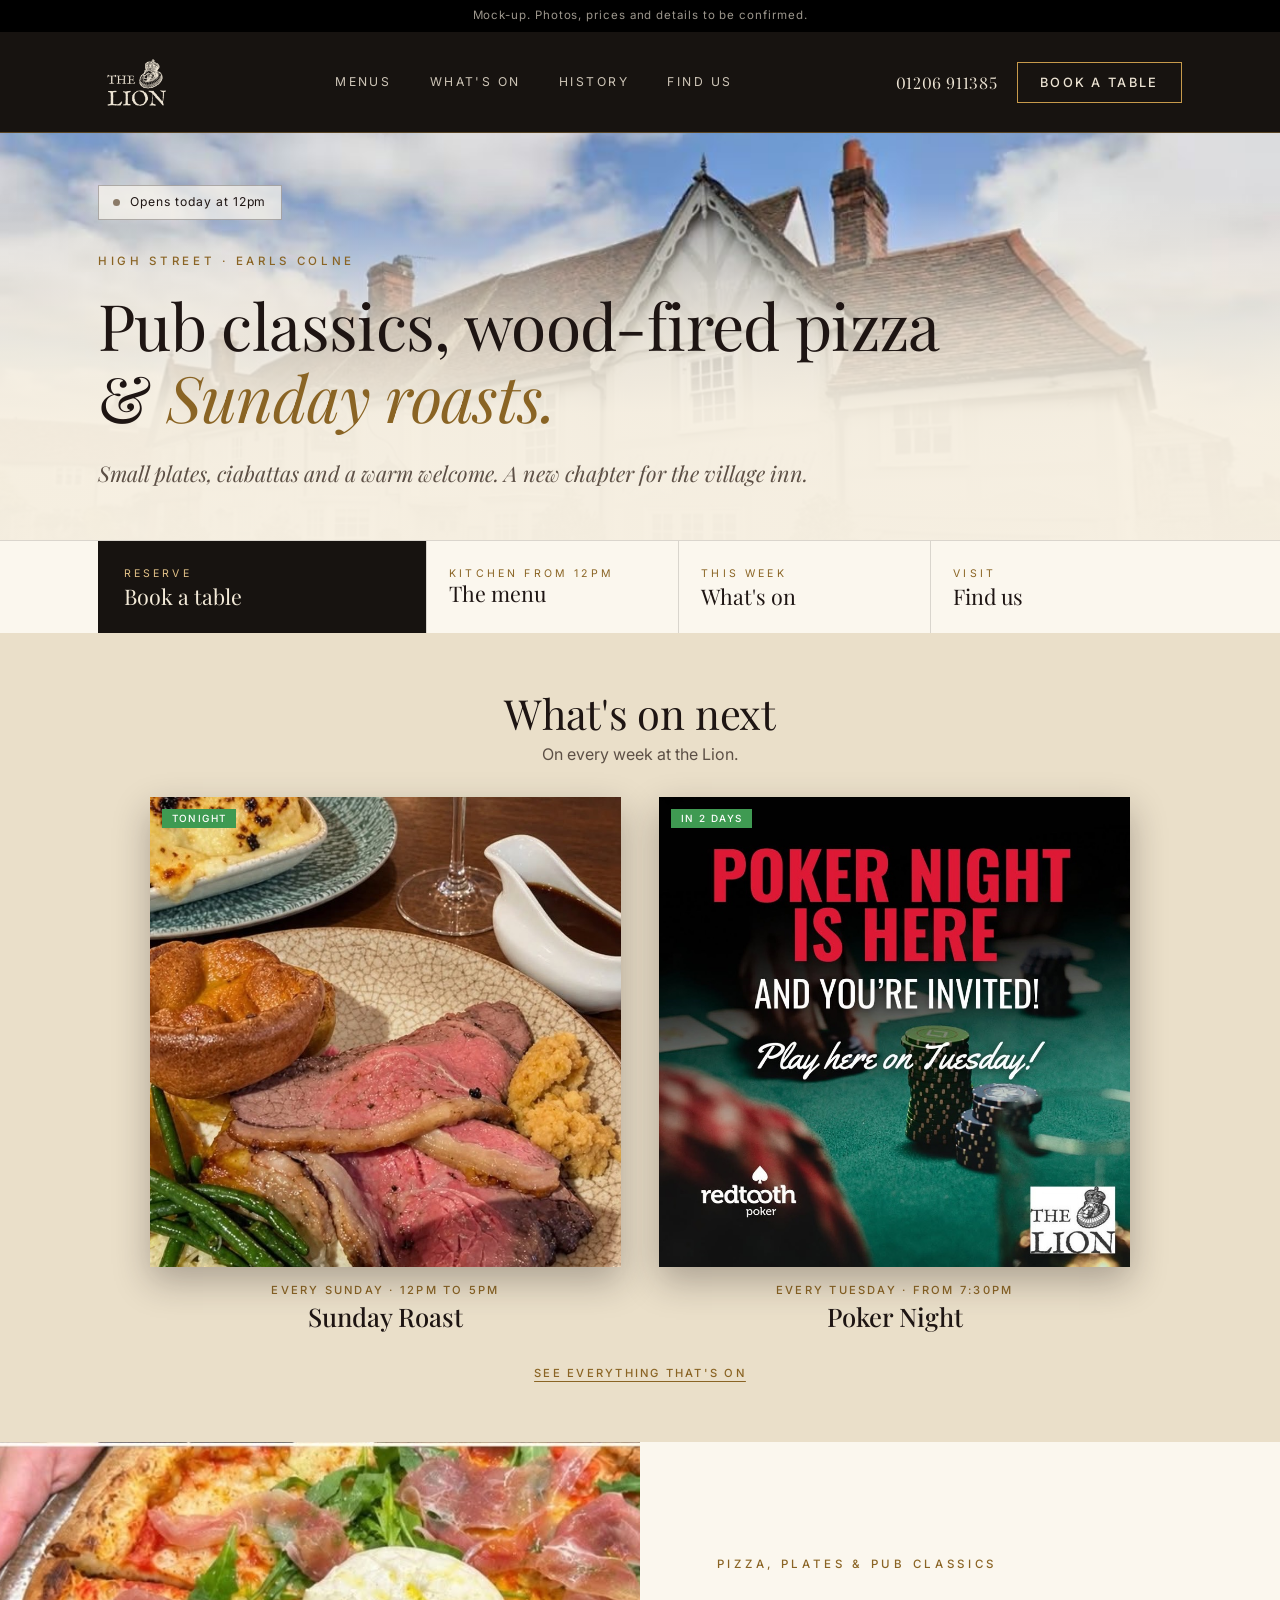
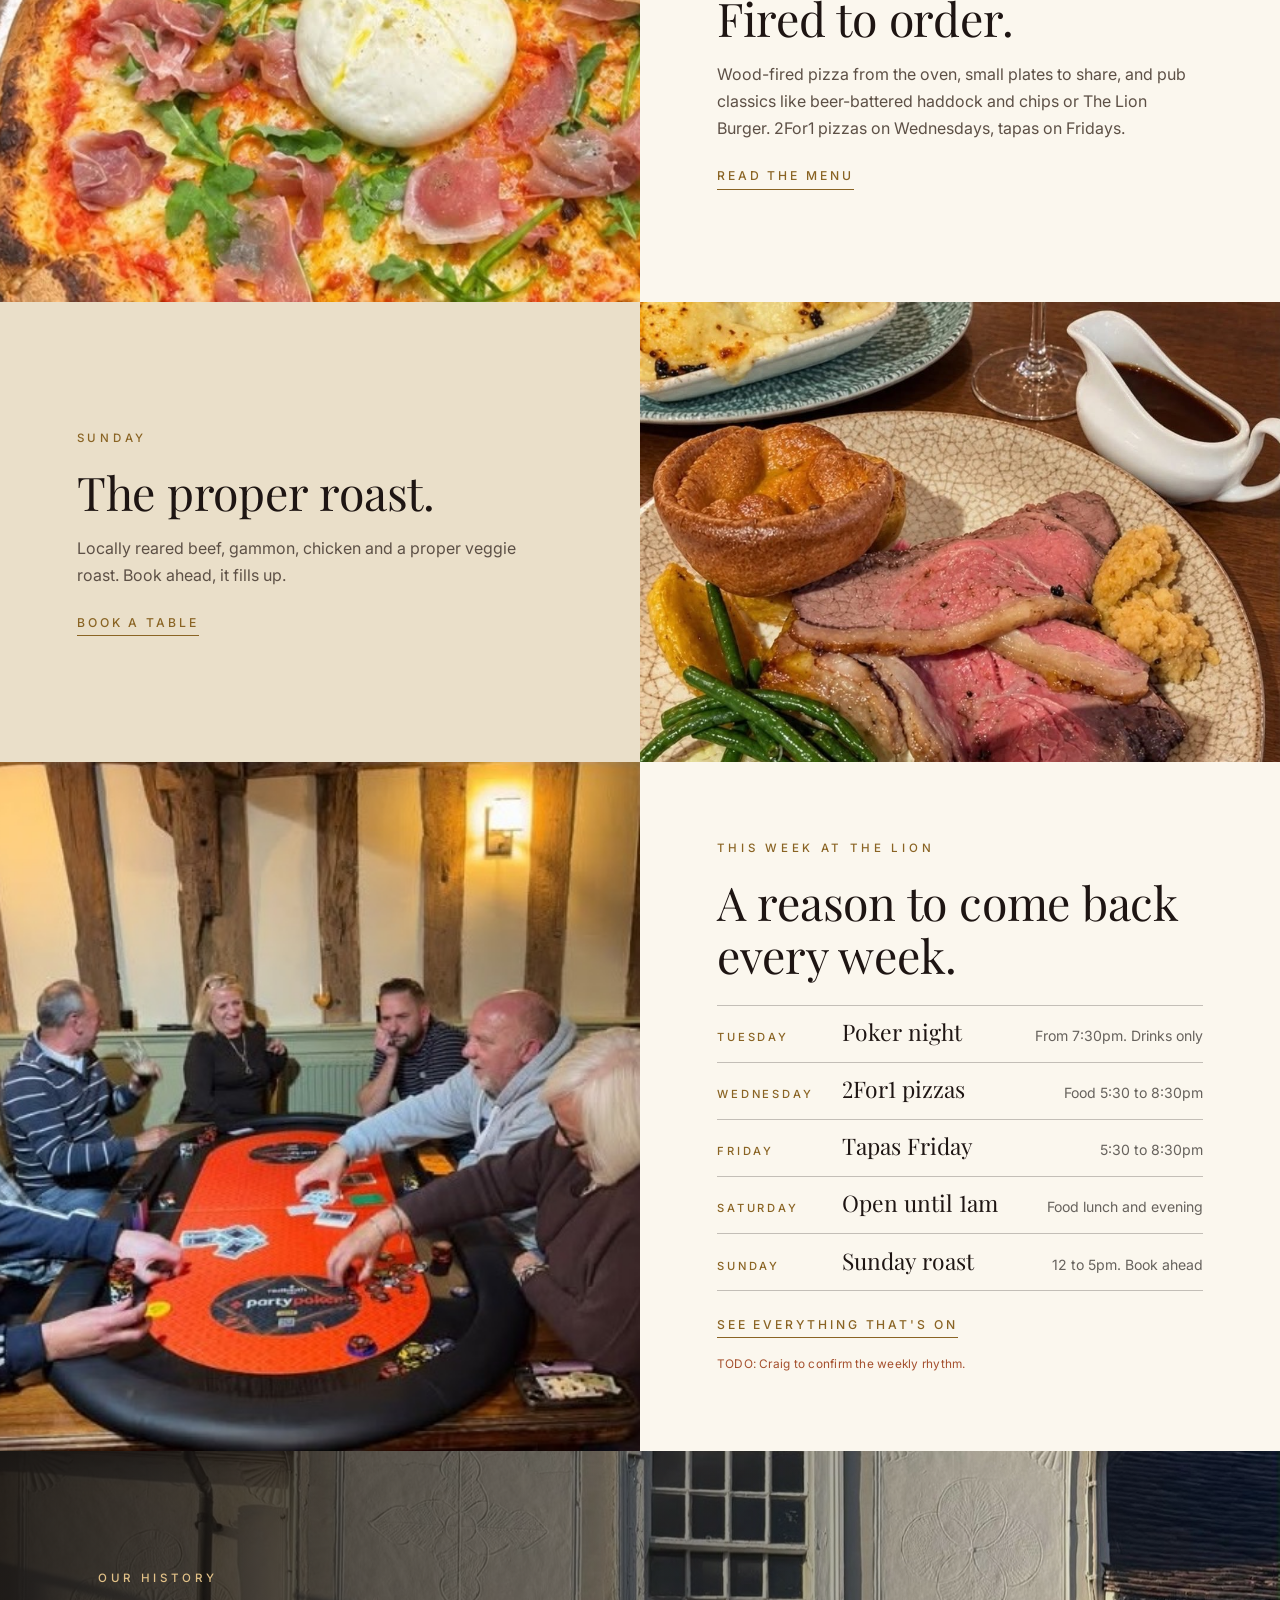
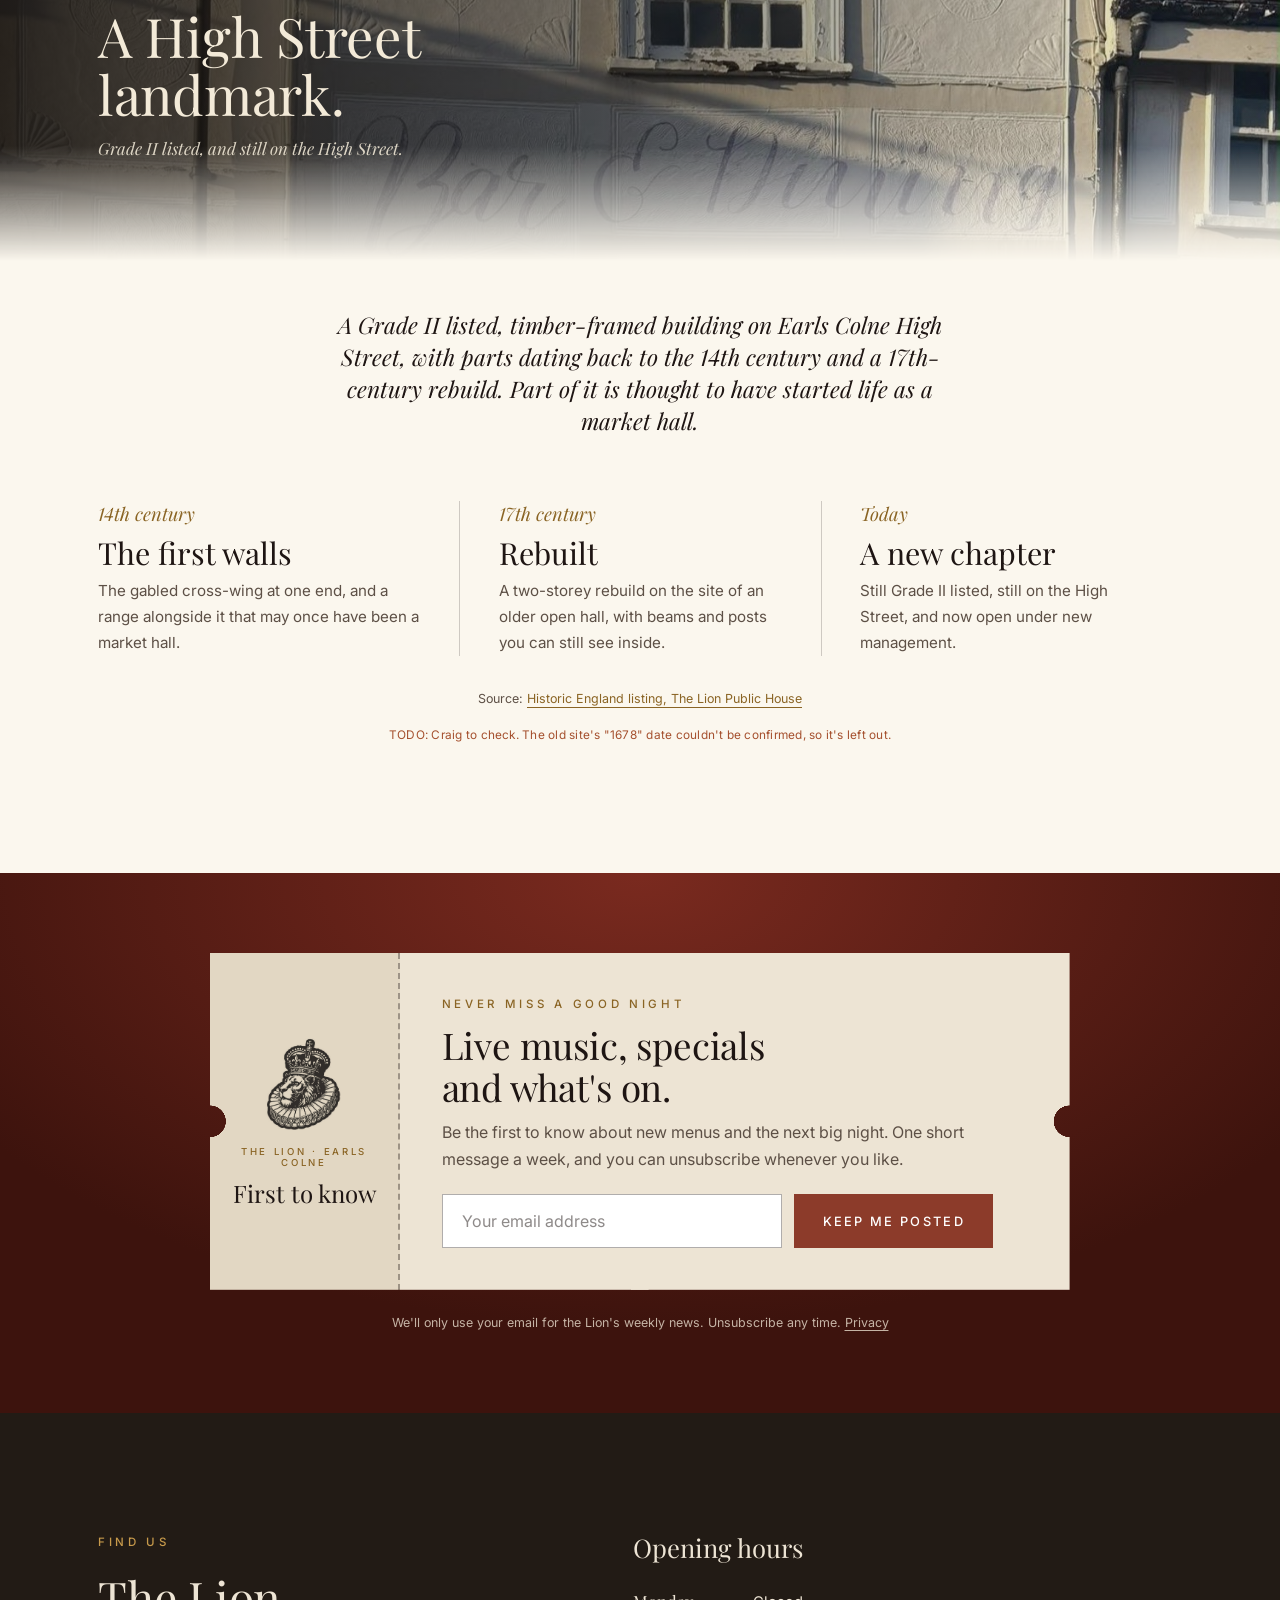
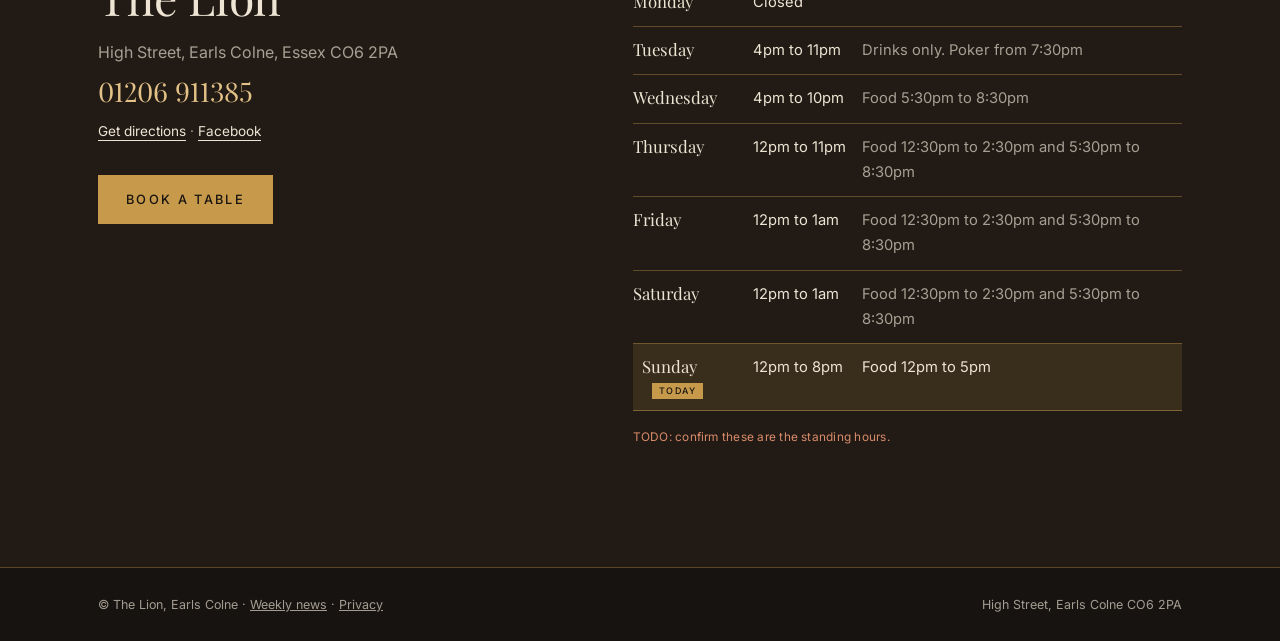
==== commit 2742da35: "History strip: close-up of the painted lettering and plasterwork, clean top edge, bleed at the botto" ====
--- a/index.html
+++ b/index.html
@@ -9,7 +9,7 @@
 <link rel="preconnect" href="https://fonts.googleapis.com">
 <link rel="preconnect" href="https://fonts.gstatic.com" crossorigin>
 <link href="https://fonts.googleapis.com/css2?family=Playfair+Display:ital,wght@0,400;0,500;1,400&family=Inter:wght@400;500&display=swap" rel="stylesheet">
-<link rel="stylesheet" href="css/style.css?v=20261028122447">
+<link rel="stylesheet" href="css/style.css?v=20261028122901">
 </head>
 <body>
 
@@ -170,8 +170,8 @@
   </div>
 </div>
 
-<script src="js/data.js?v=20261028122447"></script>
-<script src="js/bar.js?v=20261028122447"></script>
-<script src="js/main.js?v=20261028122447"></script>
+<script src="js/data.js?v=20261028122901"></script>
+<script src="js/bar.js?v=20261028122901"></script>
+<script src="js/main.js?v=20261028122901"></script>
 </body>
 </html>
--- a/css/style.css
+++ b/css/style.css
@@ -338,14 +338,14 @@
   .ticket__stub span { font-size: 1.4rem; }
 }
 
-/* "Our history" opens with a wide photo of the building that melts into the cream above and below (28 Oct 2026, Kev's choice B with a soft bleed).
-   The photo is only a Street View grab for now: swap images/lion-frontage.jpg or the .strip__bg url for a proper shot of the timbers. */
-.history--photo { padding-top: clamp(1.4rem, 3vw, 2.4rem); }
-.strip { position: relative; min-height: clamp(280px, 38vw, 380px); display: flex; align-items: center; margin-bottom: clamp(1.6rem, 4vw, 3rem); text-align: left; }
-.strip__bg { position: absolute; inset: 0; background: #2b2118 url("../images/lion-frontage.jpg") center 42% / cover;
-  -webkit-mask-image: linear-gradient(to bottom, transparent 0, #000 24%, #000 68%, transparent 100%);
-  mask-image: linear-gradient(to bottom, transparent 0, #000 24%, #000 68%, transparent 100%); }
-.strip__bg::after { content: ""; position: absolute; inset: 0; background: linear-gradient(90deg, rgba(23,19,16,.88), rgba(23,19,16,.4) 68%, rgba(23,19,16,.12)); }
+/* "Our history" opens with a wide photo of the building with a clean edge at the top that melts into the cream at the bottom only (28 Oct 2026, Kev's choice B with a soft bleed).
+   The photo is a crop of the Lion's Facebook cover photo (images/lion-front.jpg): the pargeted plasterwork and the painted Bar & Dining lettering. Swap the .strip__bg url if we get a better one. */
+.history--photo { padding-top: 0; }
+.strip { position: relative; min-height: clamp(290px, 40vw, 410px); display: flex; align-items: center; margin-bottom: clamp(1.6rem, 4vw, 3rem); text-align: left; }
+.strip__bg { position: absolute; inset: 0; background: #2b2118 url("../images/lion-front.jpg") center 74% / cover;
+  -webkit-mask-image: linear-gradient(to bottom, #000 0, #000 72%, transparent 100%);
+  mask-image: linear-gradient(to bottom, #000 0, #000 72%, transparent 100%); }
+.strip__bg::after { content: ""; position: absolute; inset: 0; background: linear-gradient(90deg, rgba(23,19,16,.9), rgba(23,19,16,.55) 45%, rgba(23,19,16,.12) 85%); }
 .strip__in { position: relative; width: 100%; padding-top: 1rem; }
 .strip .kicker { color: var(--gold-b); }
 .strip h2 { color: #f3ead8; font-size: clamp(2rem, 4.4vw, 3.4rem); line-height: 1.08; max-width: 14ch; }
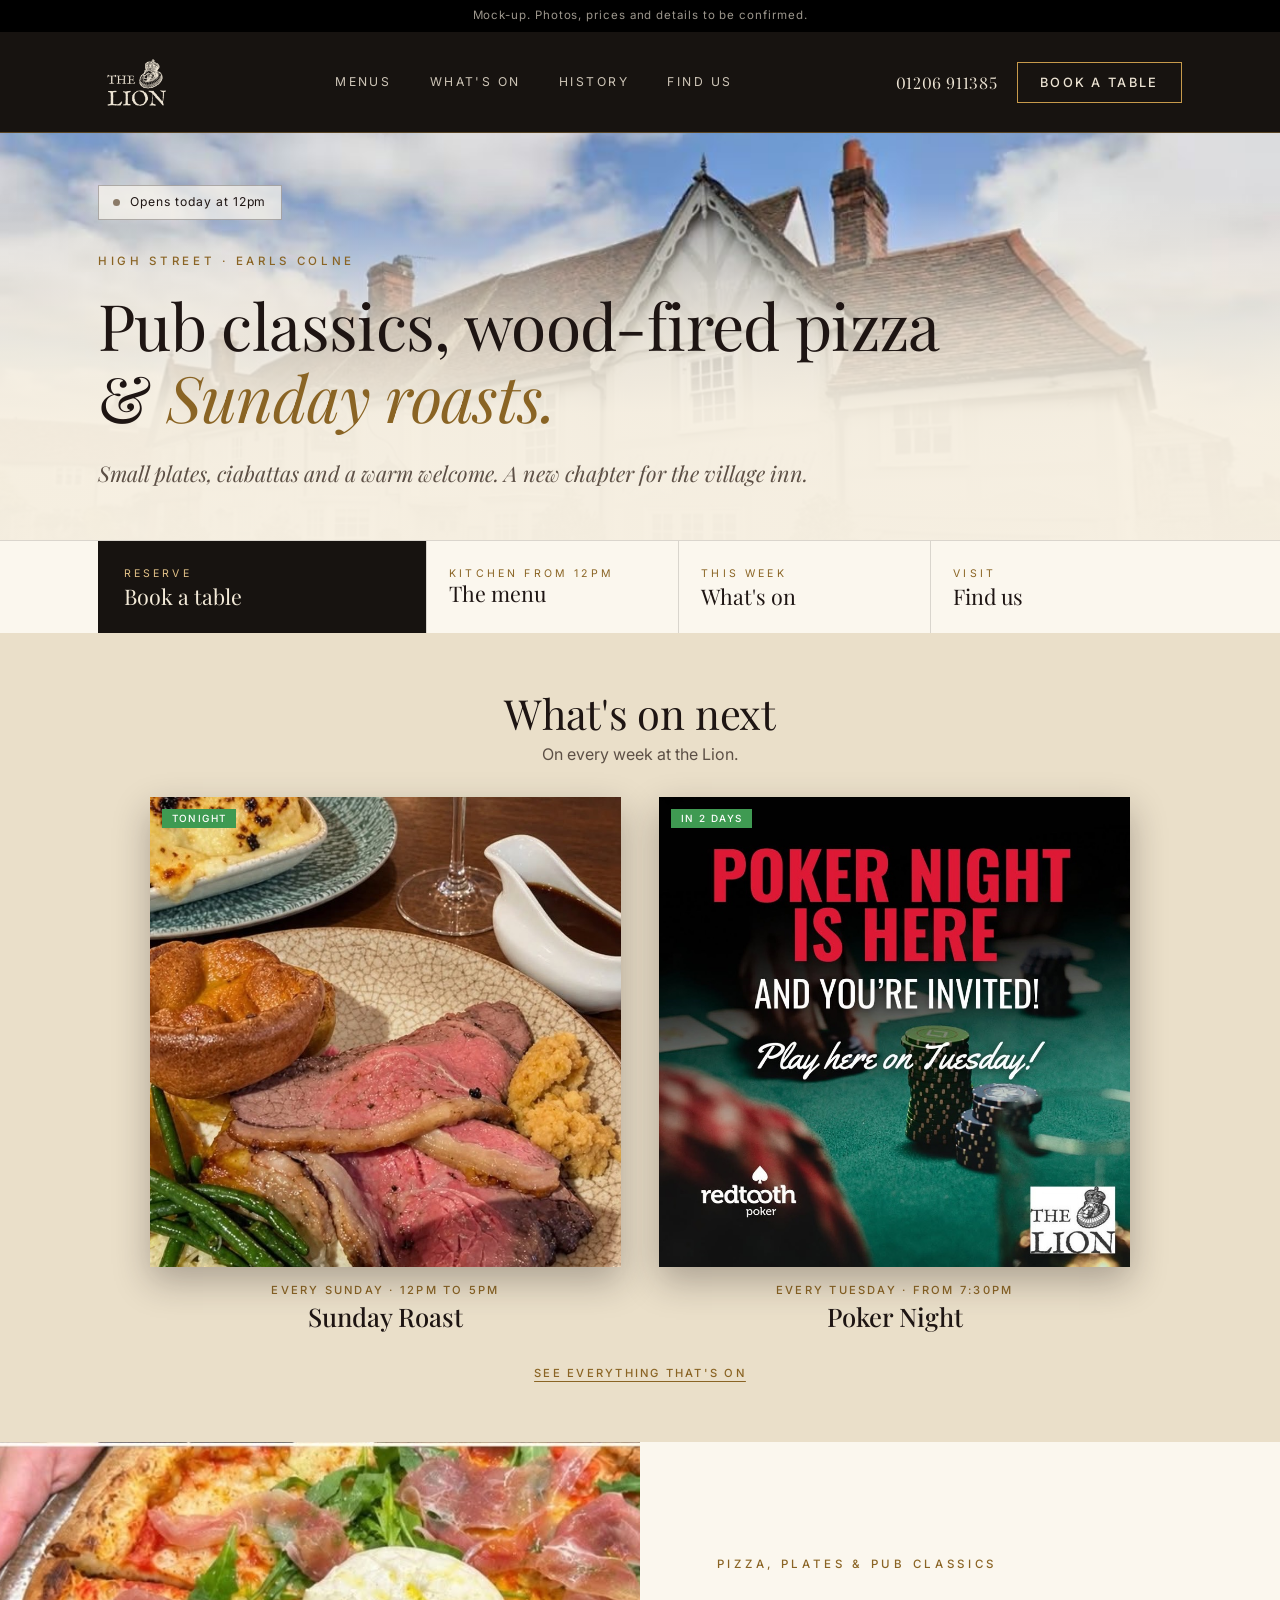
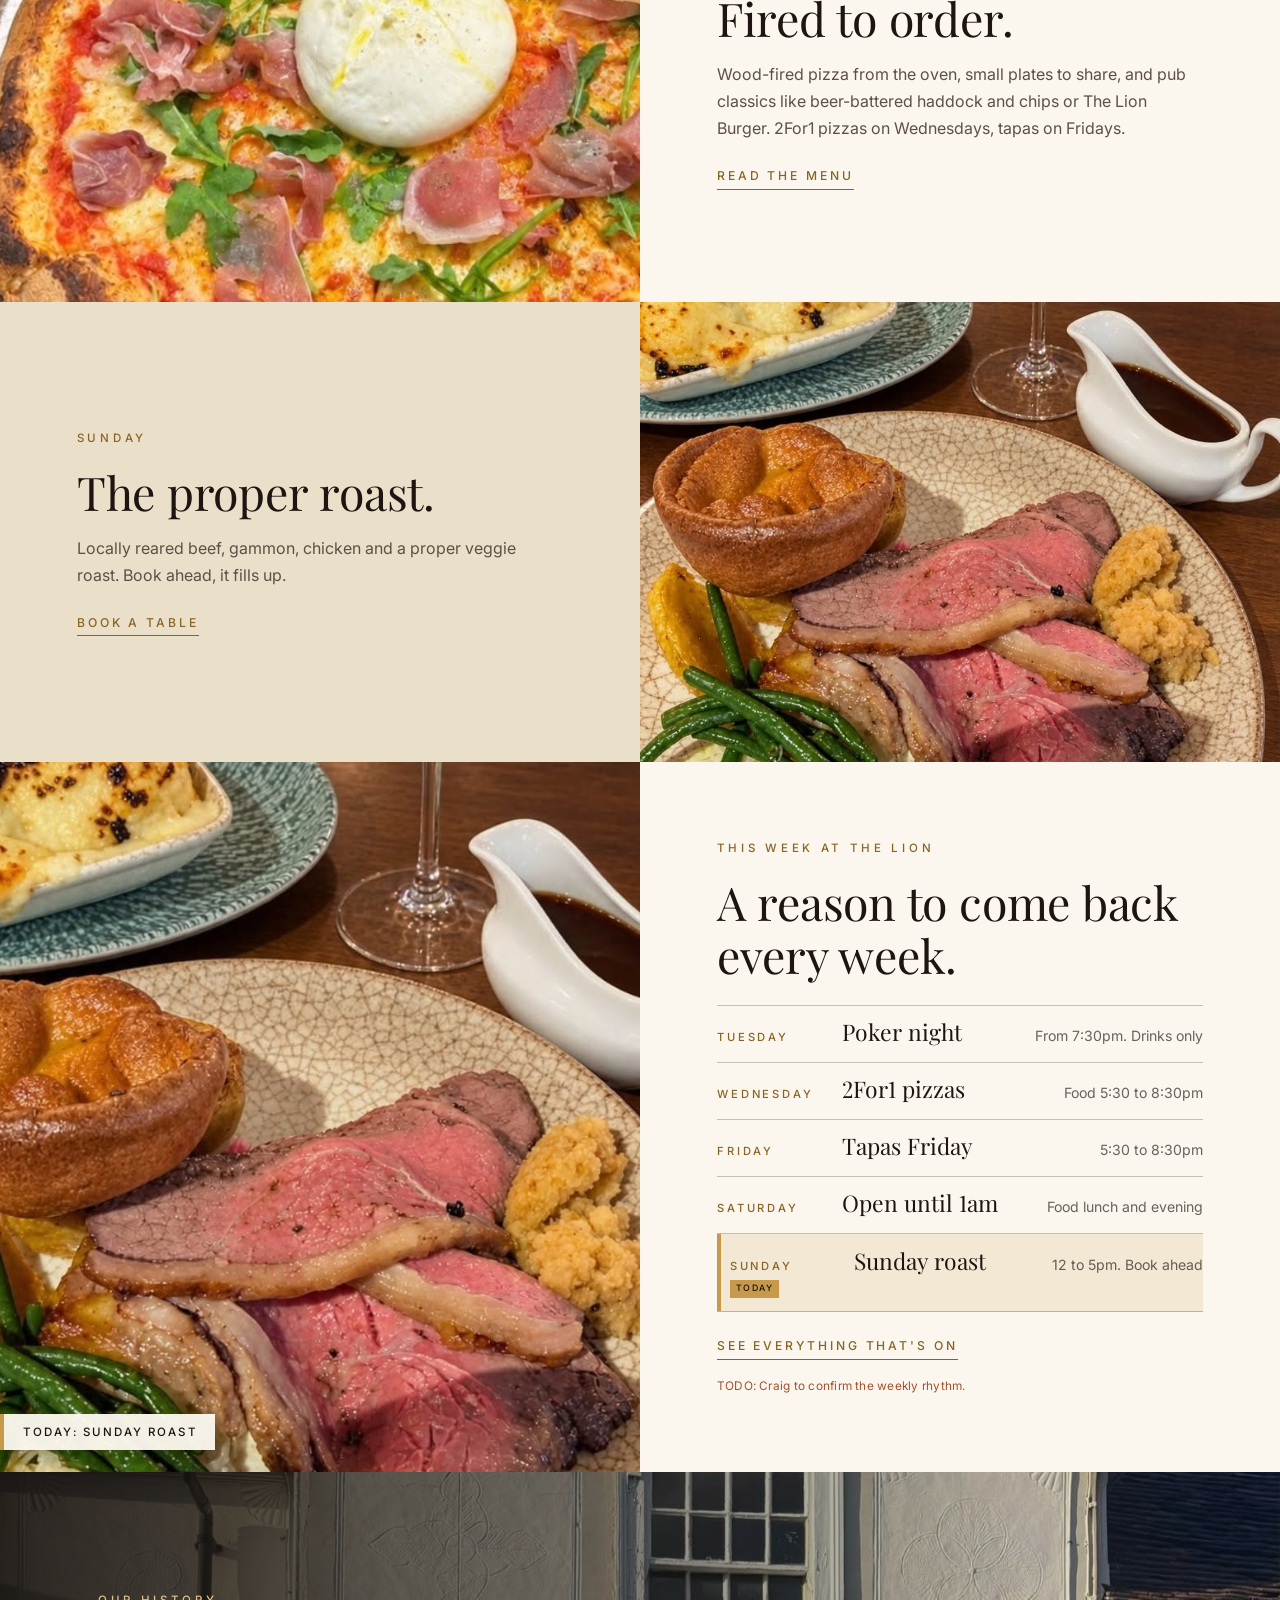
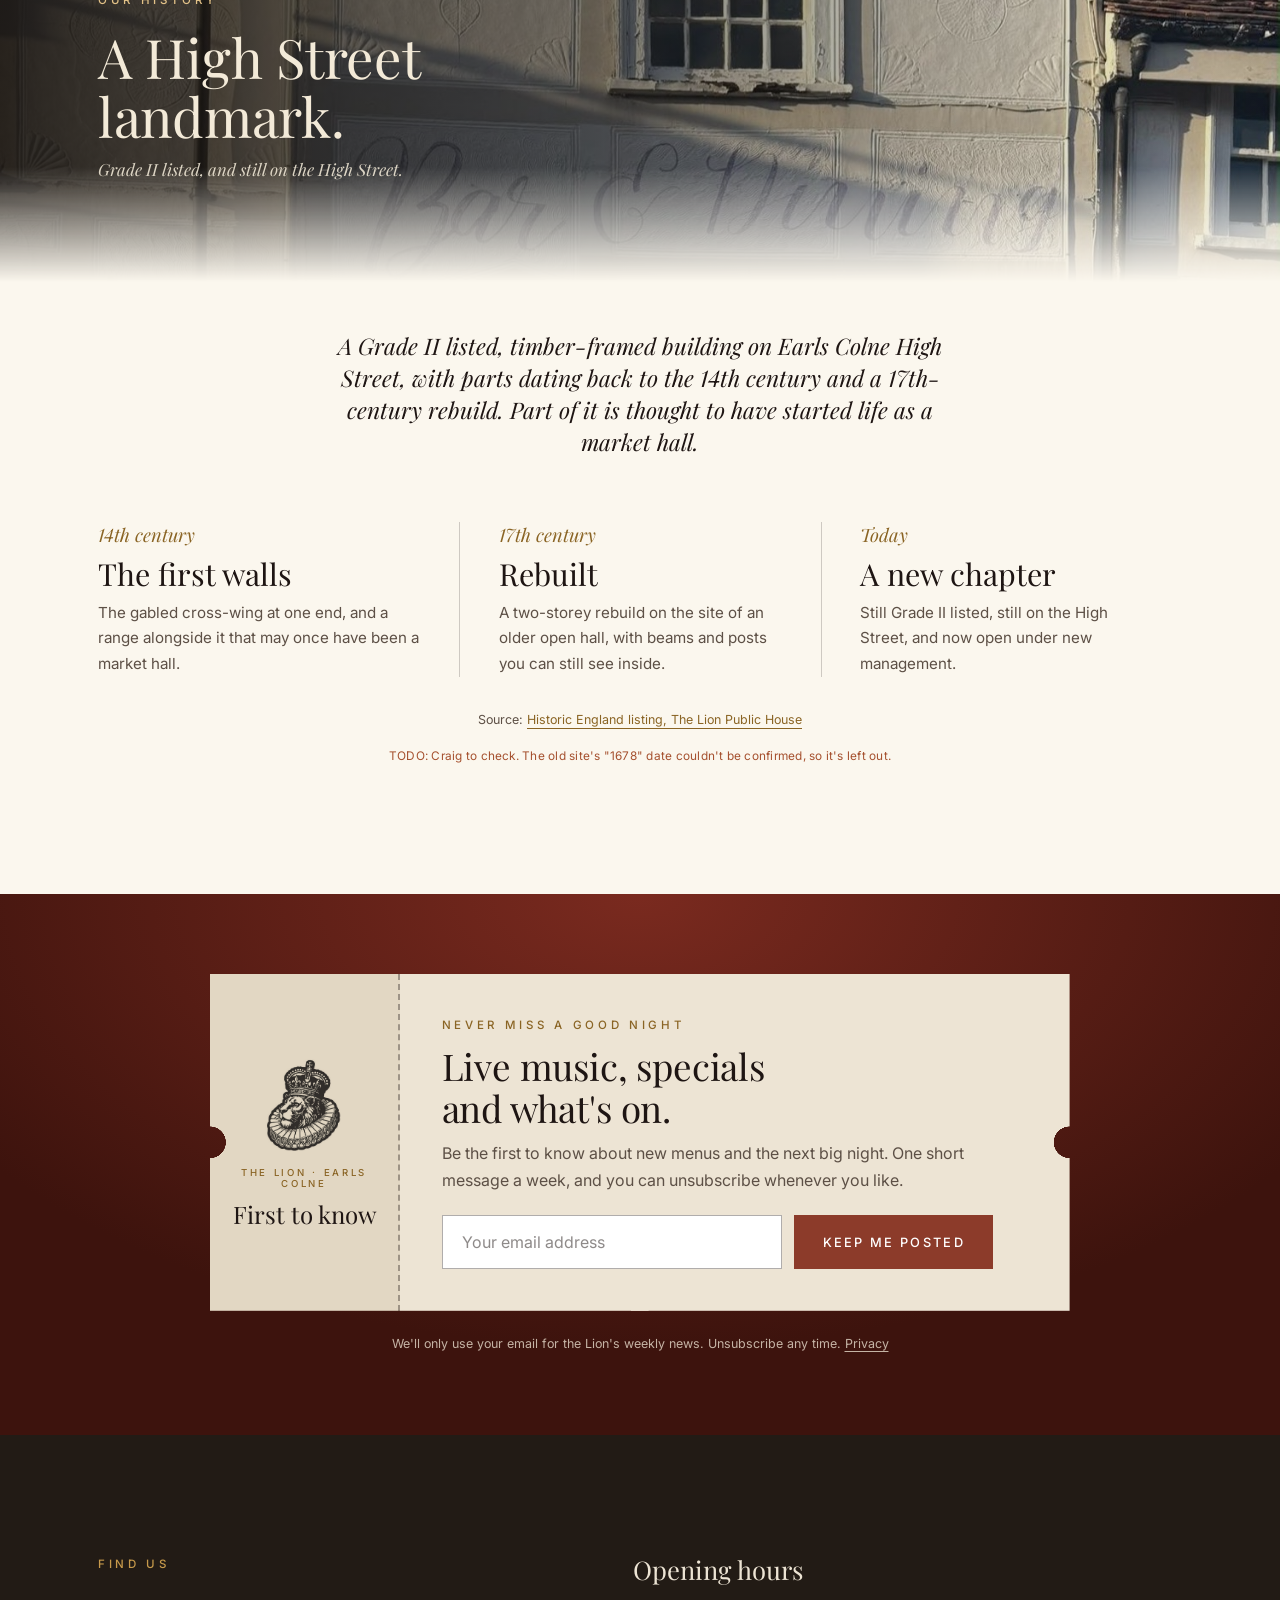
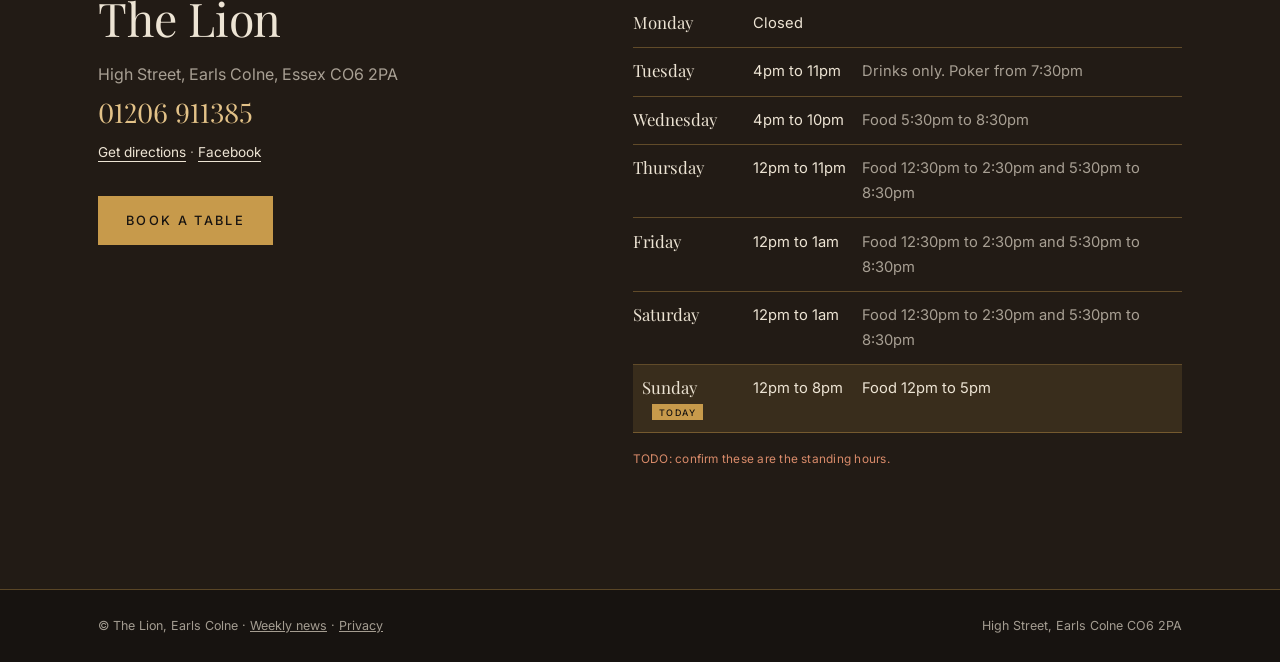
==== commit 0d88e31d: "This week band: the photo follows the day; today's row picked out Co-Authored-By: Claude Sonnet 5.5 " ====
--- a/index.html
+++ b/index.html
@@ -9,7 +9,7 @@
 <link rel="preconnect" href="https://fonts.googleapis.com">
 <link rel="preconnect" href="https://fonts.gstatic.com" crossorigin>
 <link href="https://fonts.googleapis.com/css2?family=Playfair+Display:ital,wght@0,400;0,500;1,400&family=Inter:wght@400;500&display=swap" rel="stylesheet">
-<link rel="stylesheet" href="css/style.css?v=20261028122901">
+<link rel="stylesheet" href="css/style.css?v=20261028123251">
 </head>
 <body>
 
@@ -68,7 +68,7 @@
       </div>
     </article>
     <article class="band" id="whats-on">
-      <div class="ph ph--img" style="background-image:url(images/poker-night.jpg);background-position:center 40%" role="img" aria-label="Poker night at the Lion, players around an orange poker table under the old beams"></div>
+      <div class="ph ph--img" id="weekPhoto" style="background-image:url(images/poker-night.jpg);background-position:center 40%" role="img" aria-label="Poker night at the Lion, players around an orange poker table under the old beams"></div>
       <div class="band__txt">
         <p class="kicker kicker--dark">This week at the Lion</p>
         <h2>A reason to come back every week.</h2>
@@ -170,8 +170,8 @@
   </div>
 </div>
 
-<script src="js/data.js?v=20261028122901"></script>
-<script src="js/bar.js?v=20261028122901"></script>
-<script src="js/main.js?v=20261028122901"></script>
+<script src="js/data.js?v=20261028123251"></script>
+<script src="js/bar.js?v=20261028123251"></script>
+<script src="js/main.js?v=20261028123251"></script>
 </body>
 </html>
--- a/css/style.css
+++ b/css/style.css
@@ -352,3 +352,8 @@
 .strip__tag { margin-top: .8rem; font: italic 1.05rem var(--serif); color: rgba(243,234,216,.88); }
 .history--photo .history__lead { margin-top: 0; }
 @media (max-width: 880px) { .strip { min-height: 260px; } }
+
+/* The week band: photo follows the day, today's row is picked out */
+.ph__day { position: absolute; left: 0; bottom: 1.4rem; z-index: 2; background: rgba(251,247,238,.96); color: var(--ink); font: 500 .72rem var(--sans); letter-spacing: .18em; text-transform: uppercase; padding: .7rem 1.1rem .7rem 1.2rem; border-left: 4px solid var(--gold); box-shadow: 0 6px 18px rgba(0,0,0,.25); }
+.week__list li.is-today { background: rgba(199,154,75,.16); box-shadow: inset 4px 0 0 var(--gold); padding-left: .8rem; }
+.week__list li.is-today .wk__d::after { content: "Today"; display: block; margin-top: .25rem; color: var(--bitumen); background: var(--gold); font-size: .55rem; letter-spacing: .16em; padding: .1rem .4rem; width: max-content; }
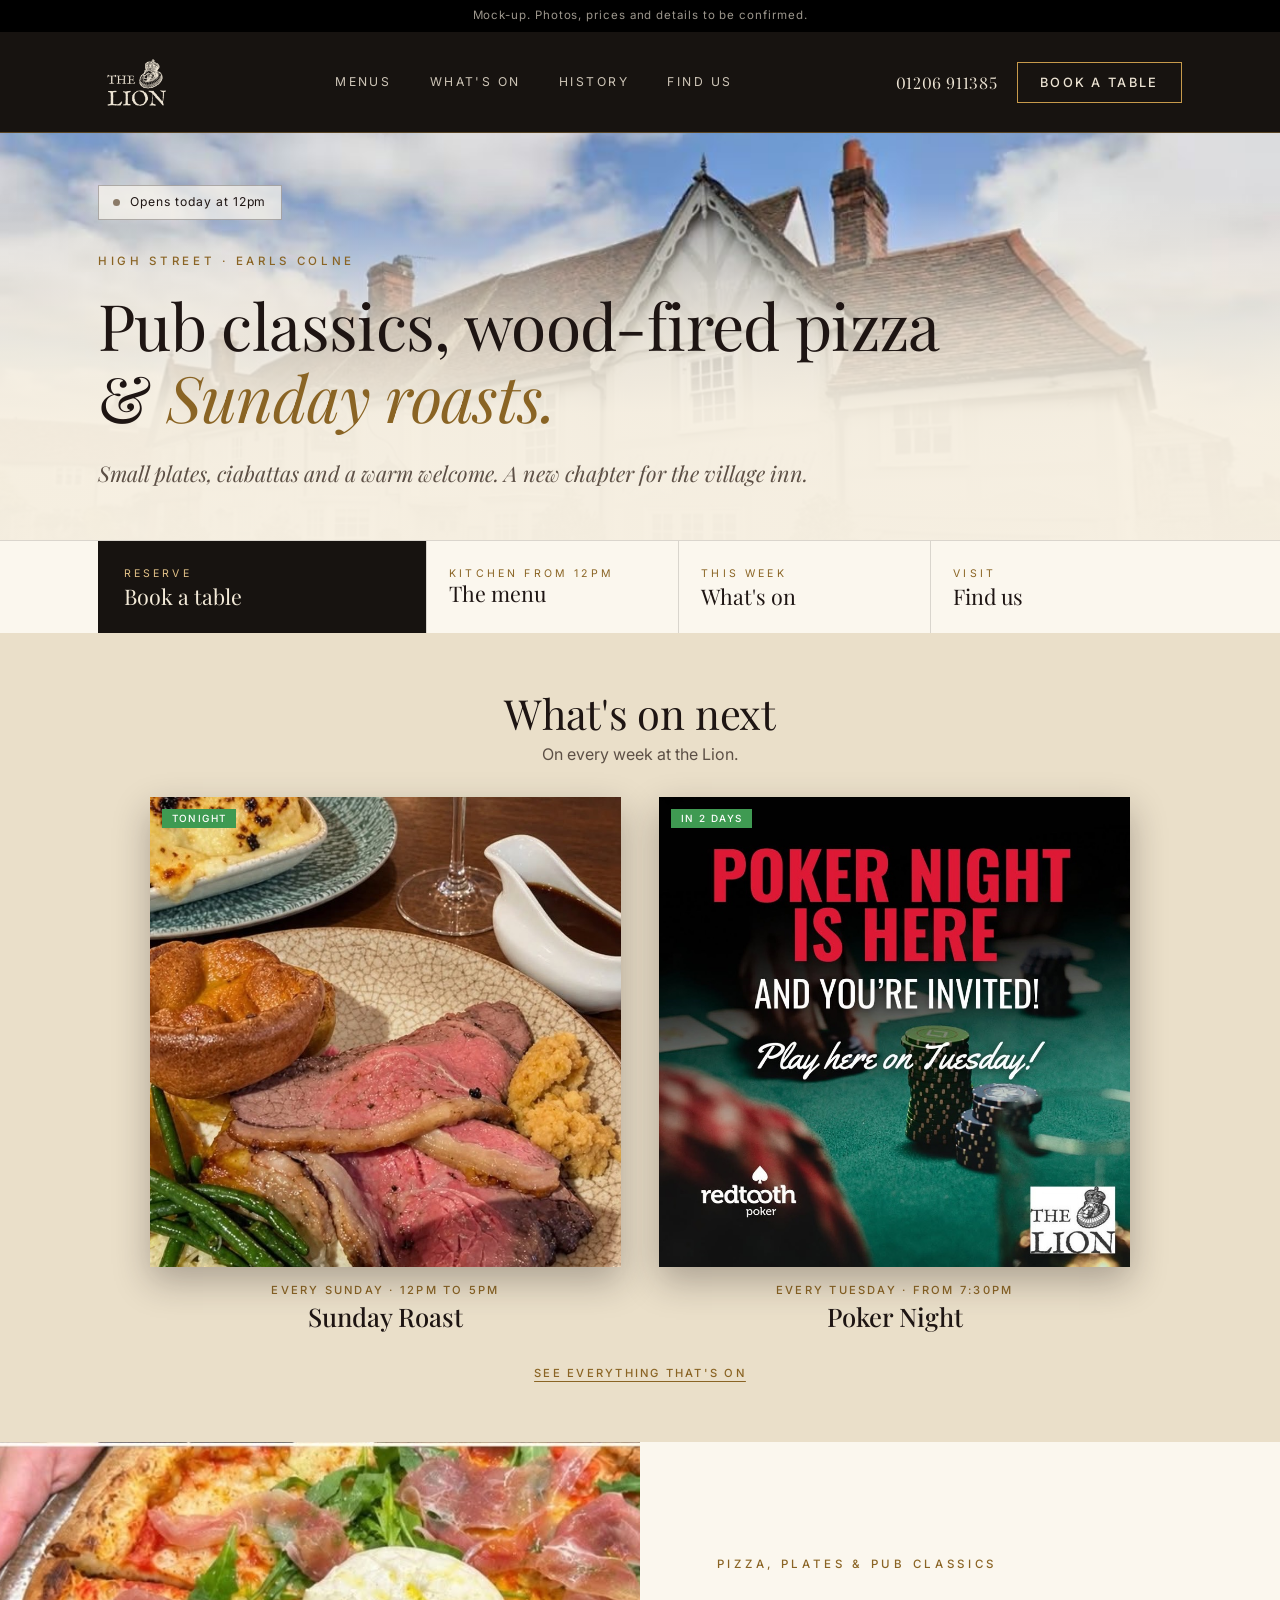
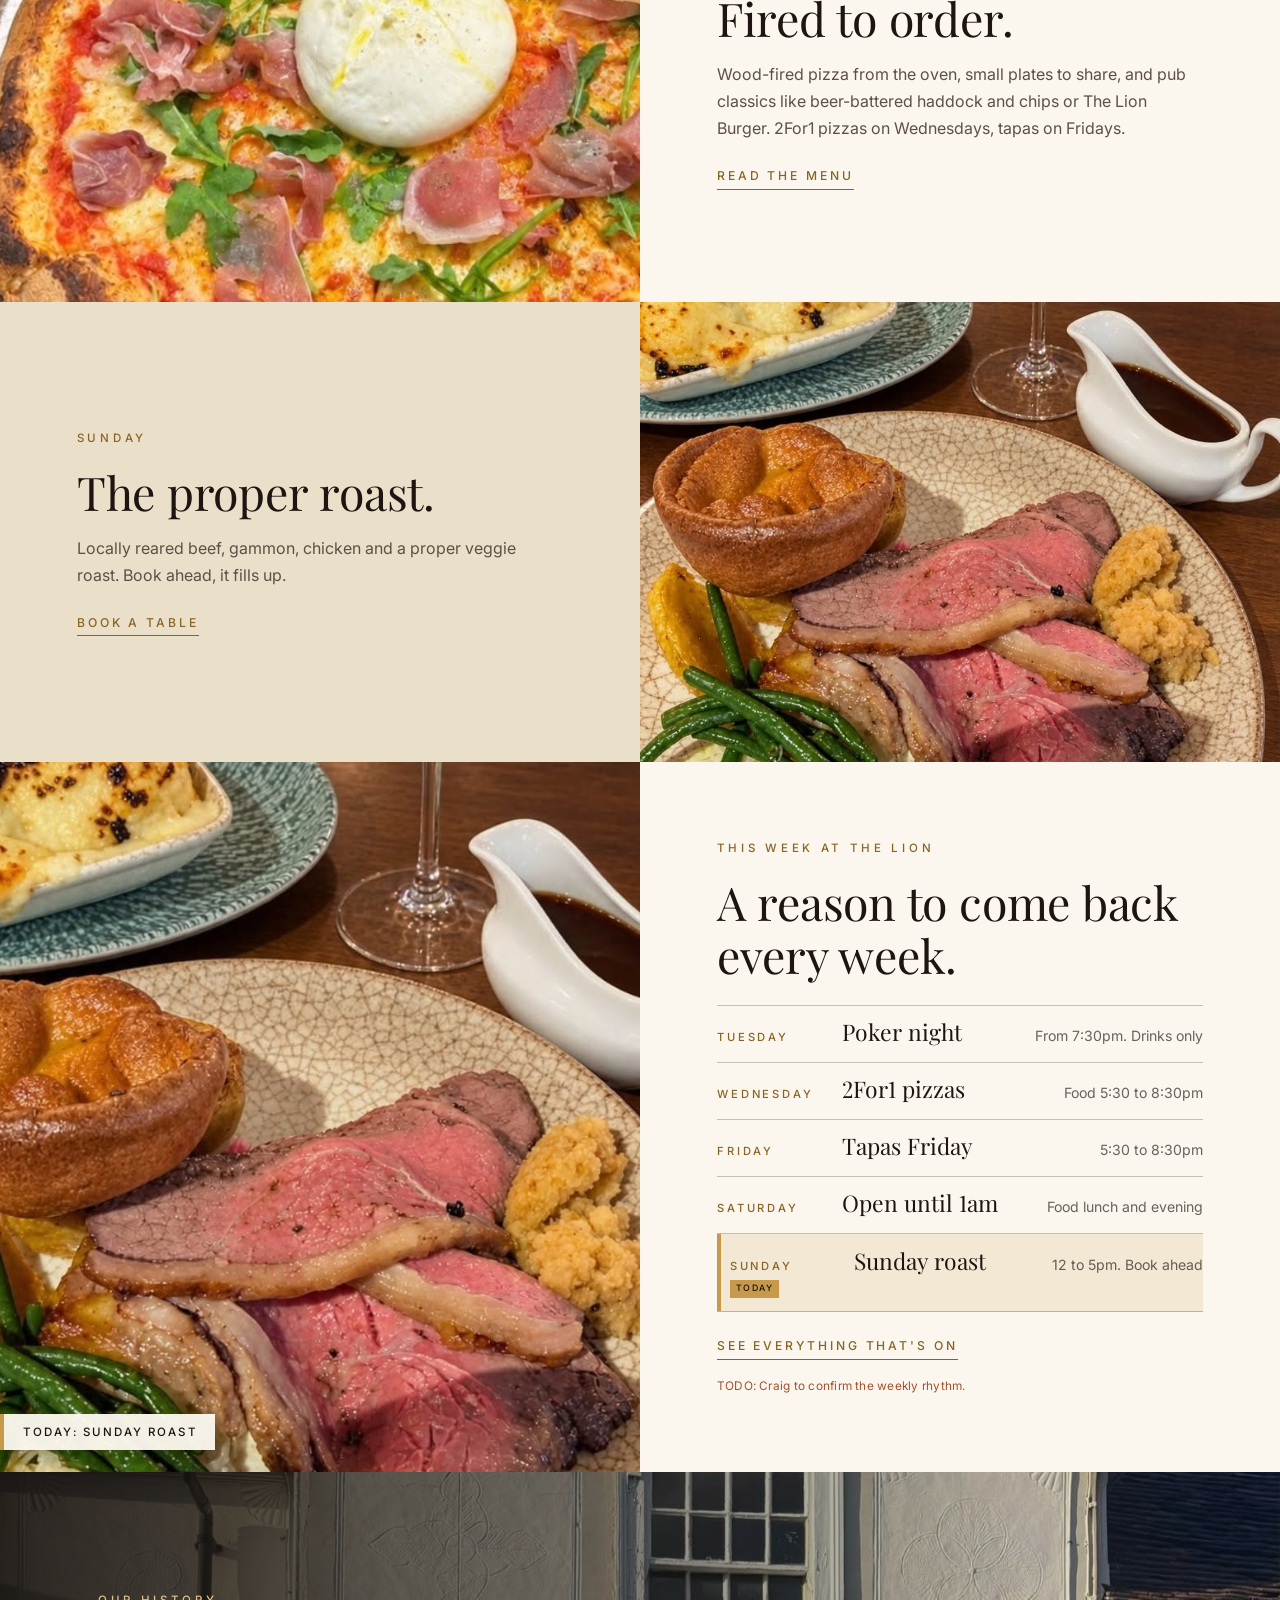
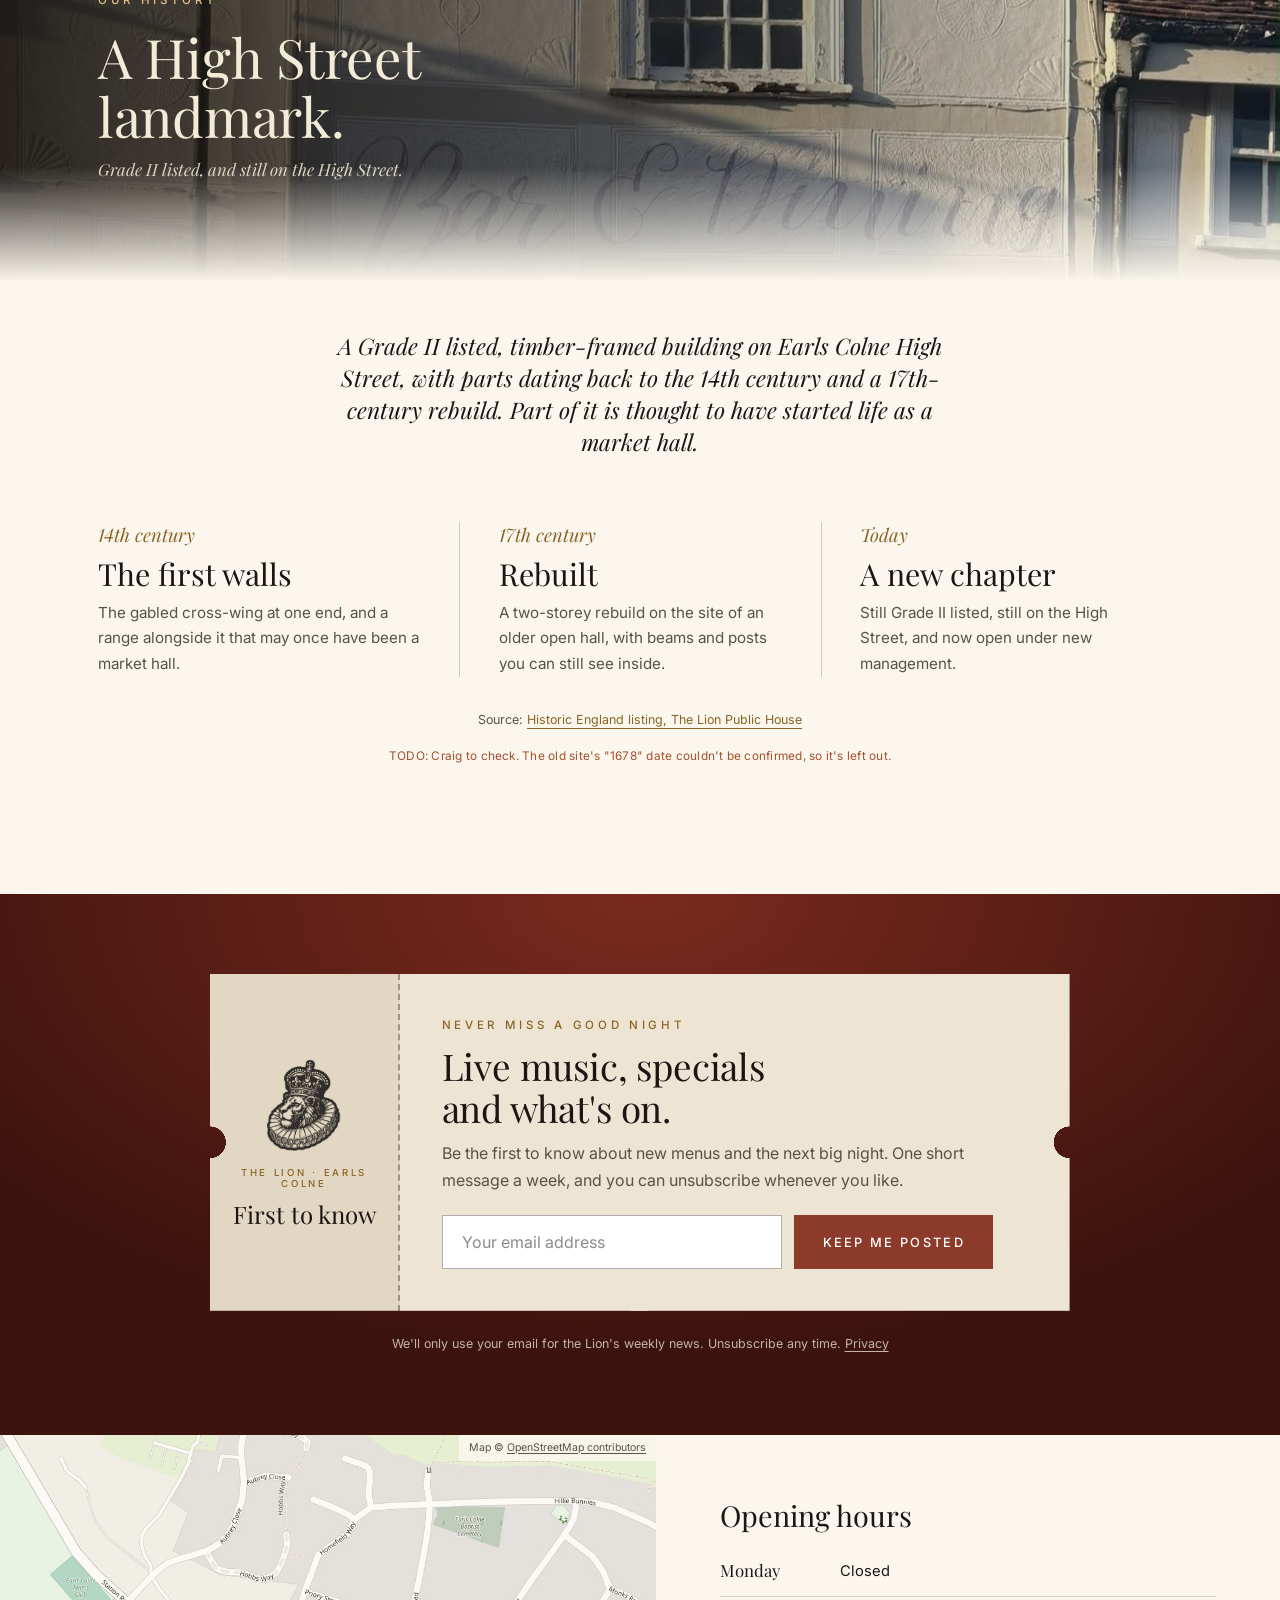
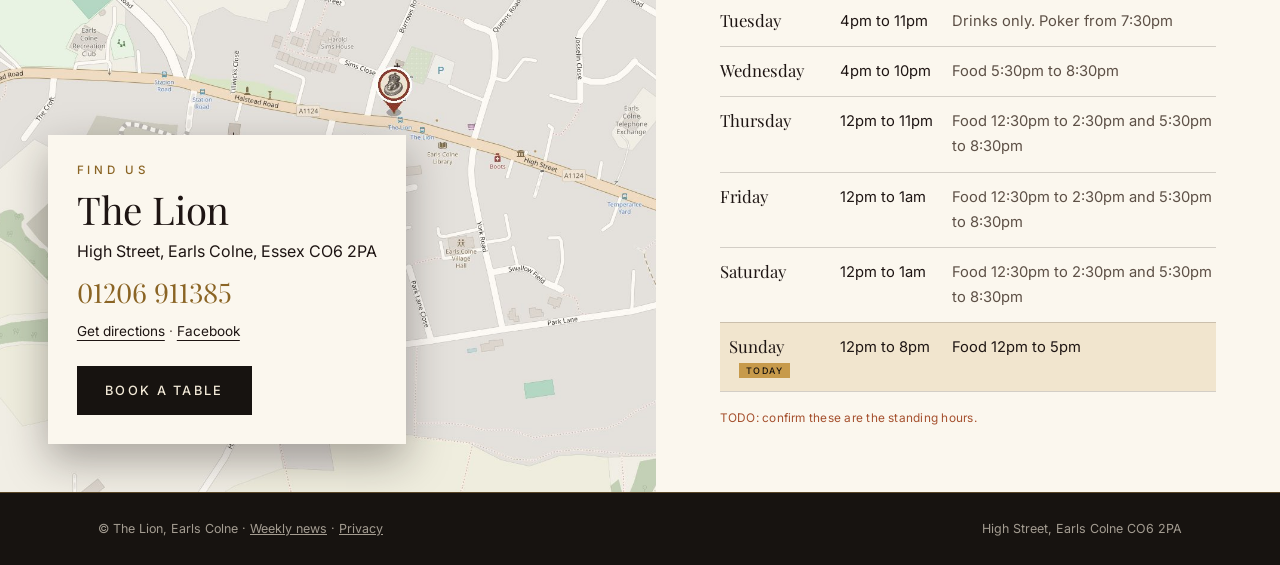
==== commit e9ff30a7: "Find us: a still map behind the details card, hours on light cream Co-Authored-By: Claude Sonnet 5.5" ====
--- a/index.html
+++ b/index.html
@@ -9,7 +9,7 @@
 <link rel="preconnect" href="https://fonts.googleapis.com">
 <link rel="preconnect" href="https://fonts.gstatic.com" crossorigin>
 <link href="https://fonts.googleapis.com/css2?family=Playfair+Display:ital,wght@0,400;0,500;1,400&family=Inter:wght@400;500&display=swap" rel="stylesheet">
-<link rel="stylesheet" href="css/style.css?v=20261028123251">
+<link rel="stylesheet" href="css/style.css?v=20261028124040">
 </head>
 <body>
 
@@ -125,20 +125,24 @@
   </section>
 
   <section class="find" id="find">
-    <div class="wrap find__in">
-      <div>
-        <p class="kicker">Find us</p>
+    <div class="find__map">
+      <a class="find__mapimg" id="mapOpen" href="#" rel="noopener" aria-label="Open the Lion's location in Google Maps">
+        <img src="images/map.jpg" alt="A map of Earls Colne with a pin on the Lion, on the High Street" width="1400" height="1100" loading="lazy">
+      </a>
+      <p class="find__credit">Map &copy; <a href="https://www.openstreetmap.org/copyright" rel="noopener">OpenStreetMap contributors</a></p>
+      <div class="find__card">
+        <p class="kicker kicker--dark">Find us</p>
         <h2>The Lion</h2>
         <address id="addr"></address>
         <p><a class="phone" id="phone" href="#"></a></p>
         <p class="find__links"><a id="mapLink" href="#" rel="noopener">Get directions</a> <span aria-hidden="true">&middot;</span> <a id="fb" href="#" rel="noopener">Facebook</a></p>
         <a class="btn btn--gold" data-book href="#">Book a table</a>
       </div>
-      <div>
-        <h3 class="find__h">Opening hours</h3>
-        <table class="hours" id="hours"></table>
-        <p class="todo">TODO: confirm these are the standing hours.</p>
-      </div>
+    </div>
+    <div class="find__hours">
+      <h3 class="find__h">Opening hours</h3>
+      <table class="hours" id="hours"></table>
+      <p class="todo">TODO: confirm these are the standing hours.</p>
     </div>
   </section>
 </main>
@@ -170,8 +174,8 @@
   </div>
 </div>
 
-<script src="js/data.js?v=20261028123251"></script>
-<script src="js/bar.js?v=20261028123251"></script>
-<script src="js/main.js?v=20261028123251"></script>
+<script src="js/data.js?v=20261028124040"></script>
+<script src="js/bar.js?v=20261028124040"></script>
+<script src="js/main.js?v=20261028124040"></script>
 </body>
 </html>
--- a/css/style.css
+++ b/css/style.css
@@ -165,13 +165,8 @@
 /* Join */
 
 /* Find */
-.find { padding: clamp(4.5rem, 10vw, 7.5rem) 0; background: var(--oak); }
-.find__in { display: grid; grid-template-columns: 1fr 1.2fr; gap: clamp(2rem, 6vw, 5rem); }
 address { font-style: normal; color: var(--mute); margin: 1rem 0 .4rem; }
 .phone { font: 400 1.68rem var(--serif); text-decoration: none; color: var(--gold-b); }
-.find__links { margin: .6rem 0 2rem; font-size: .85rem; color: var(--mute); }
-.find__links a { color: var(--bone); text-underline-offset: 4px; }
-.find__h { font-size: 1.6rem; margin-bottom: 1rem; }
 .hours { width: 100%; border-collapse: collapse; }
 .hours th, .hours td { text-align: left; padding: .7rem 0; border-bottom: 1px solid var(--line); font-size: .92rem; font-weight: 400; vertical-align: top; }
 .hours th { width: 7.5rem; font: 400 1.05rem var(--serif); }
@@ -260,7 +255,7 @@
   .actions .wrap { padding: 0; }
   .trio { grid-template-columns: 1fr; gap: 2rem; }
   .trio li, .trio li:first-child { border-left: 0; padding: 0 0 0 0; border-top: 1px solid var(--line); padding-top: 1.4rem; }
-  .week__in, .find__in { grid-template-columns: 1fr; }
+  .week__in { grid-template-columns: 1fr; }
   .band { grid-template-columns: 1fr; min-height: 0; }
   .band:nth-child(even) .ph { order: 0; }
   .ph { min-height: 240px; }
@@ -357,3 +352,37 @@
 .ph__day { position: absolute; left: 0; bottom: 1.4rem; z-index: 2; background: rgba(251,247,238,.96); color: var(--ink); font: 500 .72rem var(--sans); letter-spacing: .18em; text-transform: uppercase; padding: .7rem 1.1rem .7rem 1.2rem; border-left: 4px solid var(--gold); box-shadow: 0 6px 18px rgba(0,0,0,.25); }
 .week__list li.is-today { background: rgba(199,154,75,.16); box-shadow: inset 4px 0 0 var(--gold); padding-left: .8rem; }
 .week__list li.is-today .wk__d::after { content: "Today"; display: block; margin-top: .25rem; color: var(--bitumen); background: var(--gold); font-size: .55rem; letter-spacing: .16em; padding: .1rem .4rem; width: max-content; }
+
+/* Find us: a map behind the details card, hours on light cream beside it (Find us concept 1 with a map, 28 Oct 2026).
+   The map is a still picture (images/map.jpg) made once from OpenStreetMap tiles, so nothing is loaded from other sites
+   and no cookies are set. Credit line is required by OpenStreetMap's licence. */
+.find { display: grid; grid-template-columns: 1.05fr 1fr; background: var(--paper); color: var(--ink); min-height: 560px; }
+.find__map { position: relative; min-height: 460px; background: #e9e1cf; overflow: hidden; }
+.find__mapimg { position: absolute; inset: 0; display: block; }
+.find__mapimg img { width: 100%; height: 100%; object-fit: cover; object-position: 60% 40%; display: block; }
+.find__credit { position: absolute; right: 0; top: 0; background: rgba(251,247,238,.9); font-size: .66rem; padding: .25rem .6rem; color: #5d5046; z-index: 2; }
+.find__credit a { color: inherit; text-underline-offset: 2px; }
+.find__card { position: absolute; left: clamp(1rem, 4vw, 3rem); bottom: clamp(1rem, 4vw, 3rem); max-width: 380px; background: var(--paper); padding: 1.6rem 1.8rem 1.8rem; box-shadow: 0 16px 40px rgba(30,21,19,.35); z-index: 2; }
+.find__card .kicker { margin-bottom: .5rem; }
+.find__card h2 { font-size: 2.4rem; line-height: 1.05; margin-bottom: .6rem; color: var(--ink); }
+.find__card address { color: var(--ink); margin: .2rem 0 .5rem; font-size: 1rem; }
+.find__card .phone { color: var(--gold-d); }
+.find__links { margin: .6rem 0 1.4rem; font-size: .85rem; color: #5d5046; }
+.find__links a { color: var(--ink); text-underline-offset: 4px; }
+.find__card .btn--gold { background: var(--bitumen); border-color: var(--bitumen); color: #f3ead8; }
+.find__card .btn--gold:hover { background: #2b2118; }
+.find__hours { padding: clamp(2rem, 5vw, 4rem); display: flex; flex-direction: column; justify-content: center; }
+.find__h { font-size: 1.8rem; margin-bottom: 1rem; color: var(--ink); }
+.find .hours th, .find .hours td { border-bottom-color: rgba(30,21,19,.18); padding: .75rem 0; }
+.find .hours td:nth-child(2) { padding-right: 1.2rem; }
+.find .hours td:last-child { color: #5d5046; }
+.find .hours tr.is-today { background: rgba(199,154,75,.2); }
+.find .hours tr.is-today th, .find .hours tr.is-today td { color: var(--ink); border-bottom-color: rgba(30,21,19,.18); }
+.find .hours tr.is-today td:last-child { color: var(--ink); }
+.find .todo { color: #a5502e; }
+@media (max-width: 880px) {
+  .find { grid-template-columns: 1fr; }
+  .find__map { min-height: 0; }
+  .find__mapimg { position: relative; height: 260px; }
+  .find__card { position: relative; left: auto; bottom: auto; max-width: none; margin: -3rem 1rem 1rem; }
+}
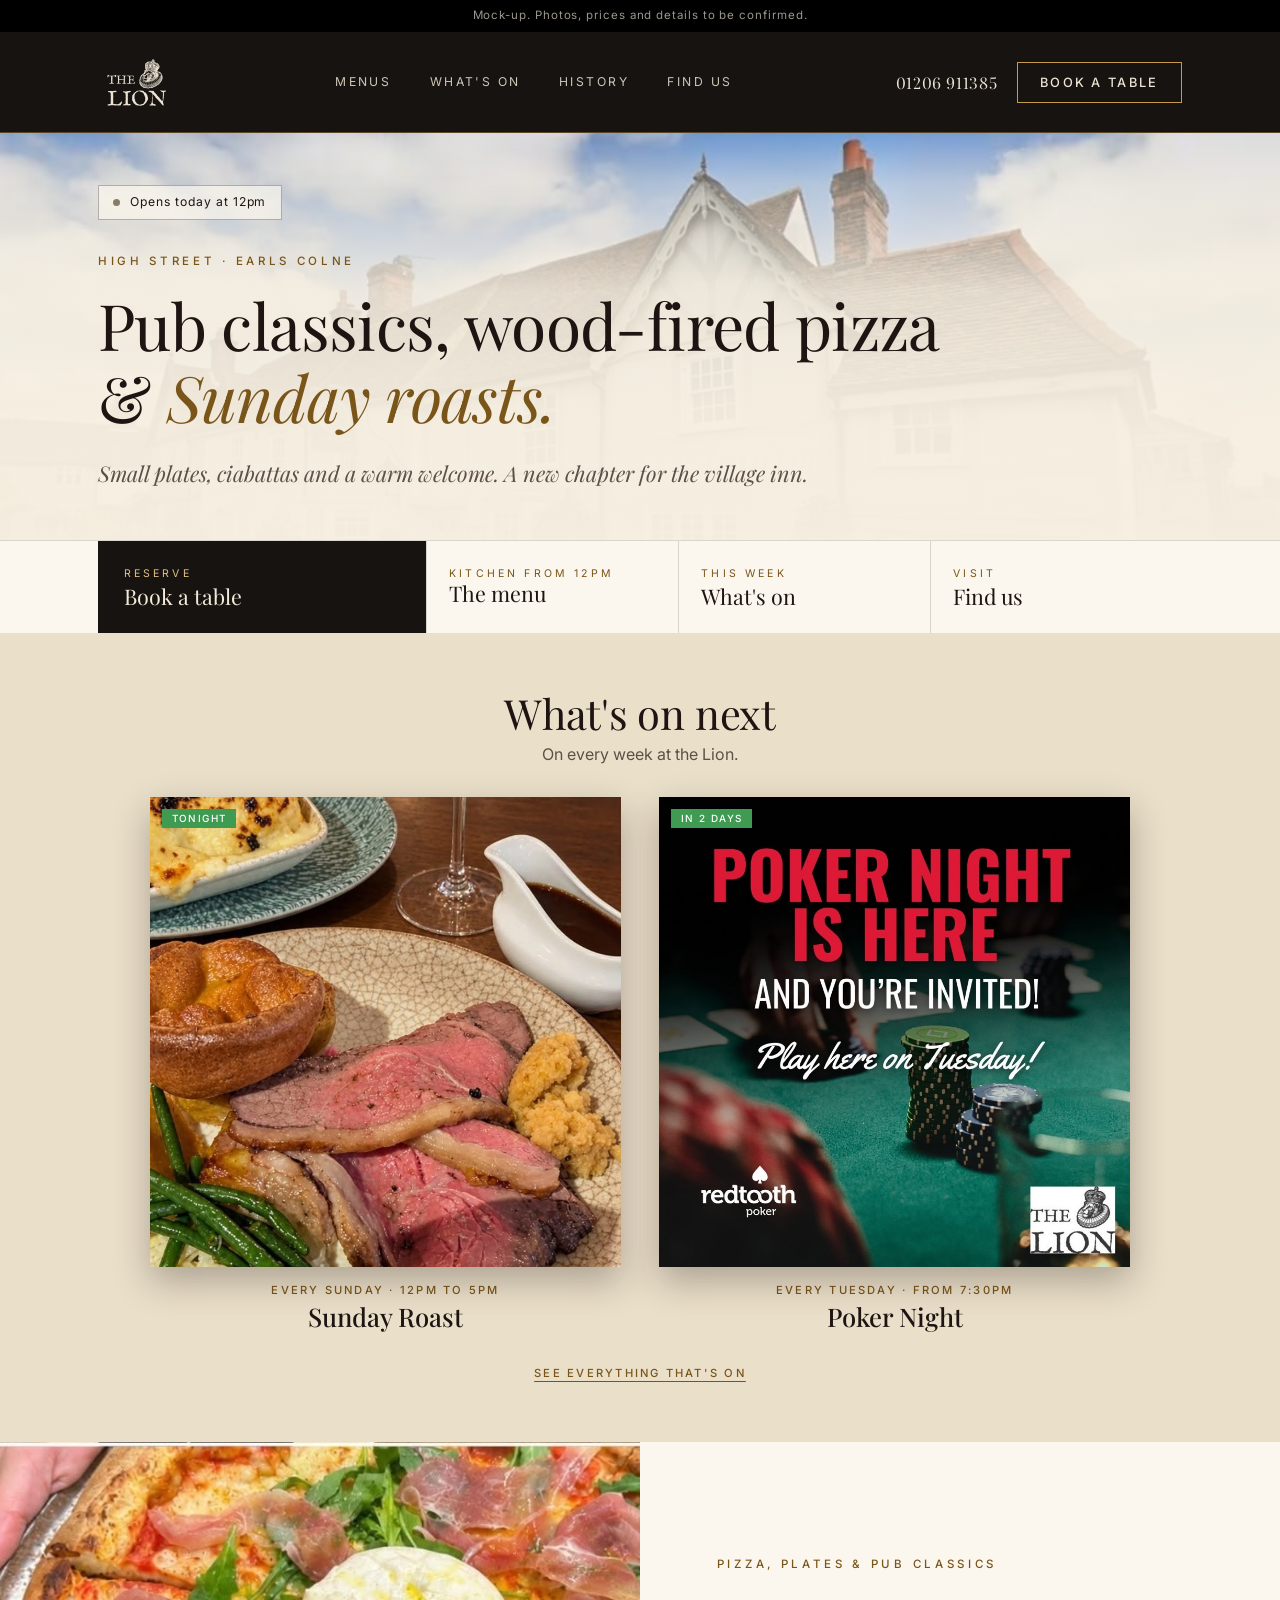
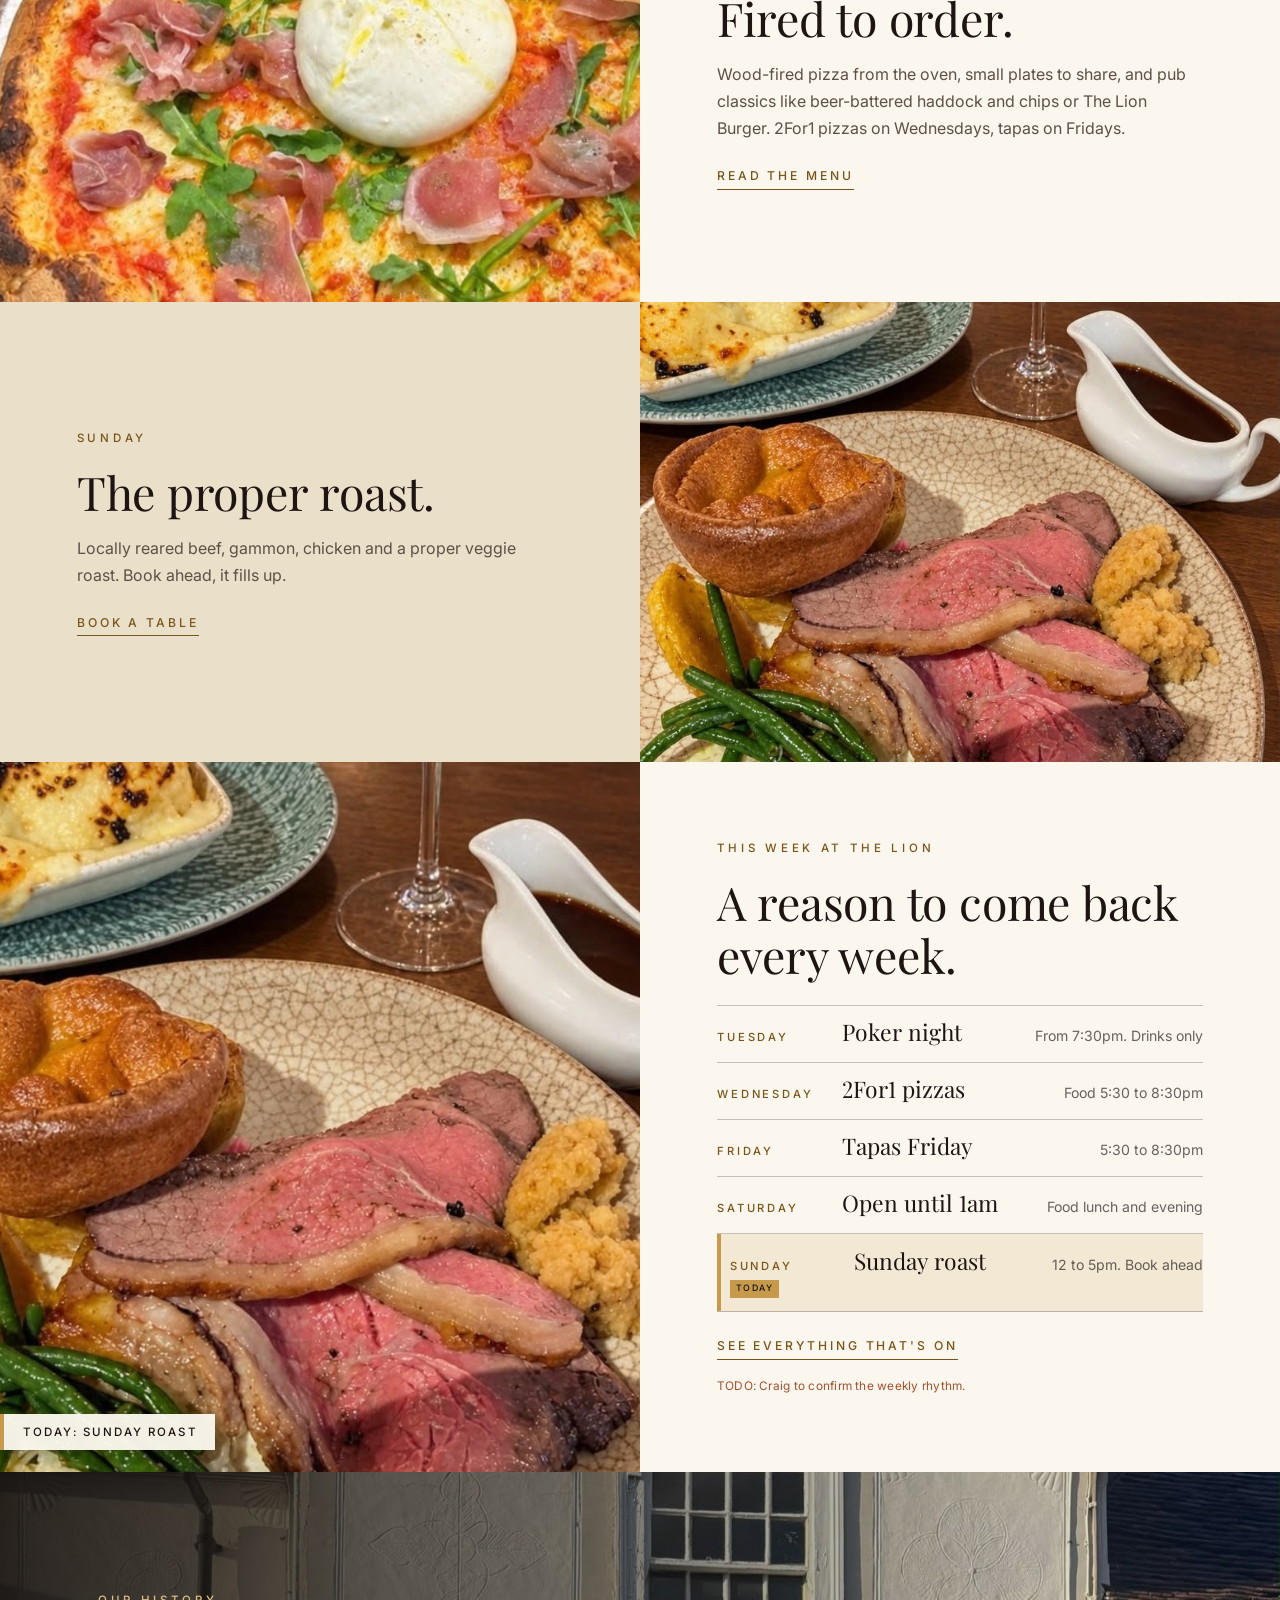
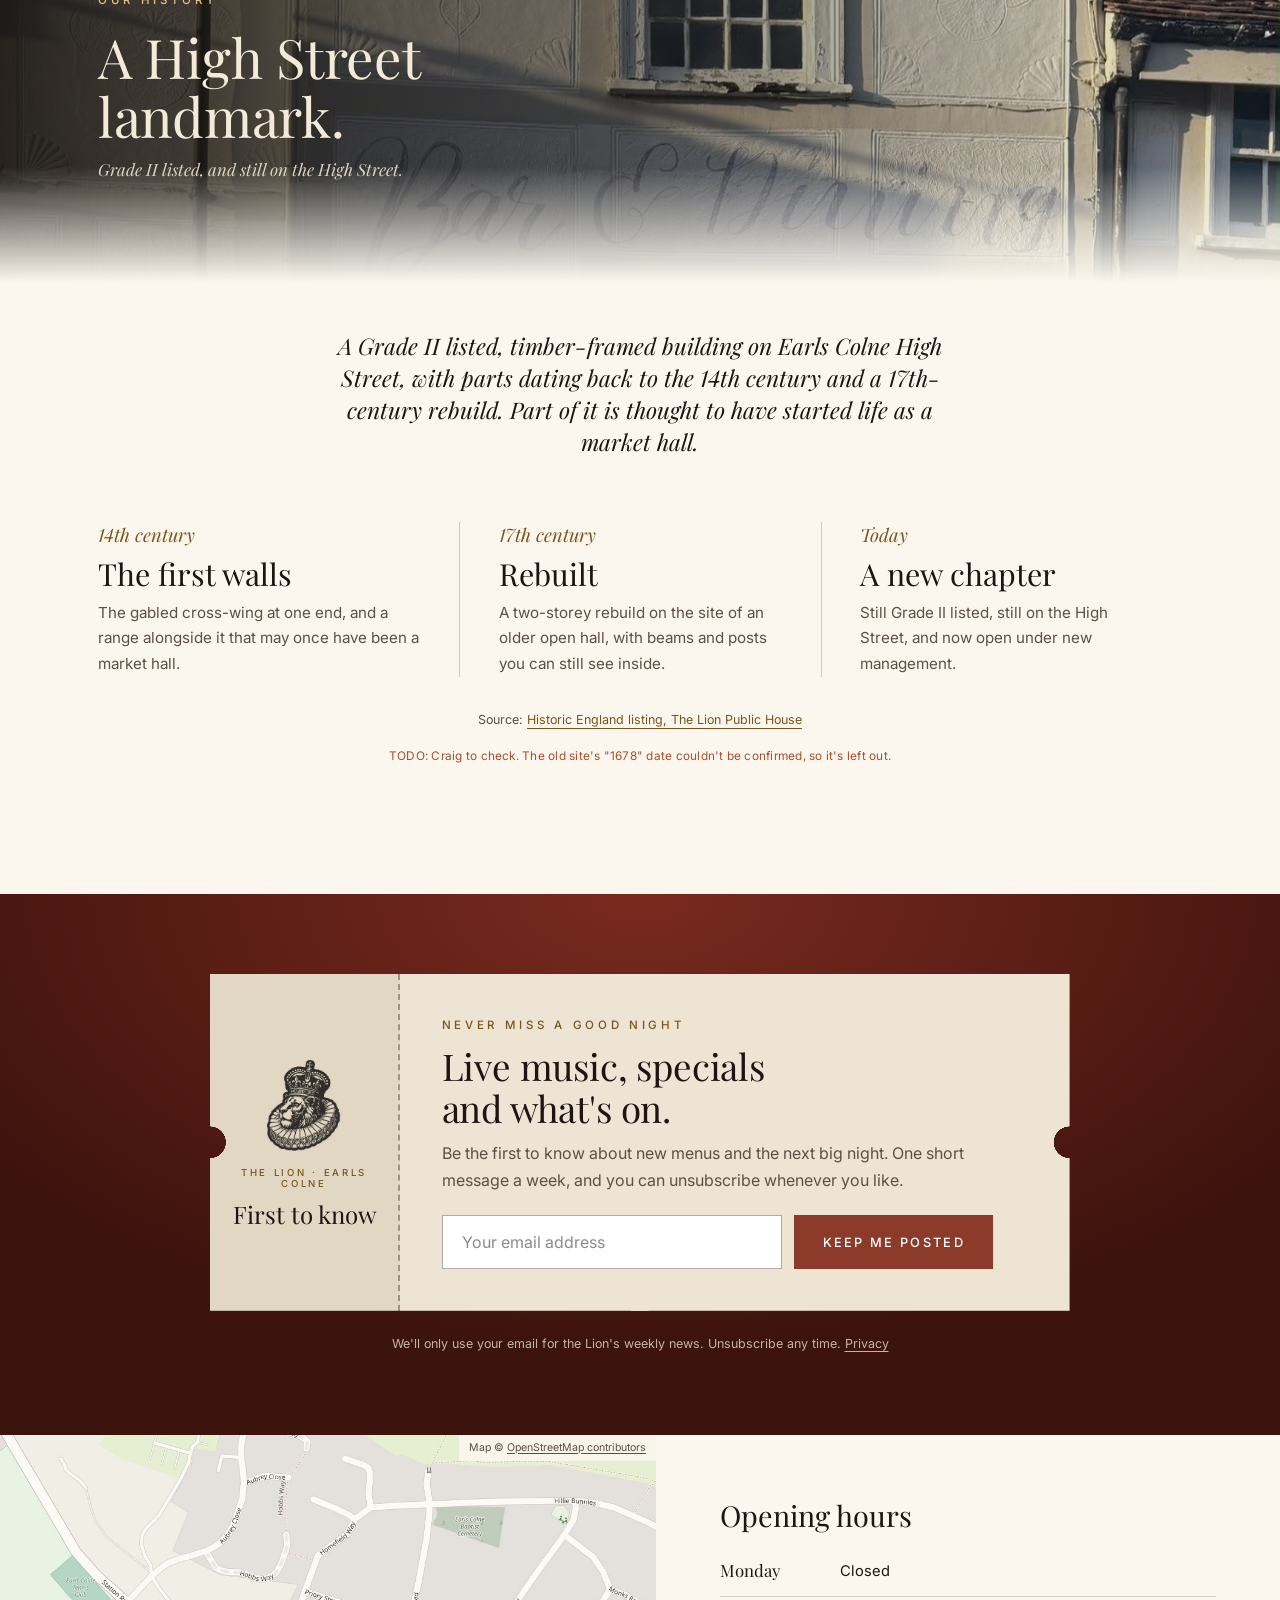
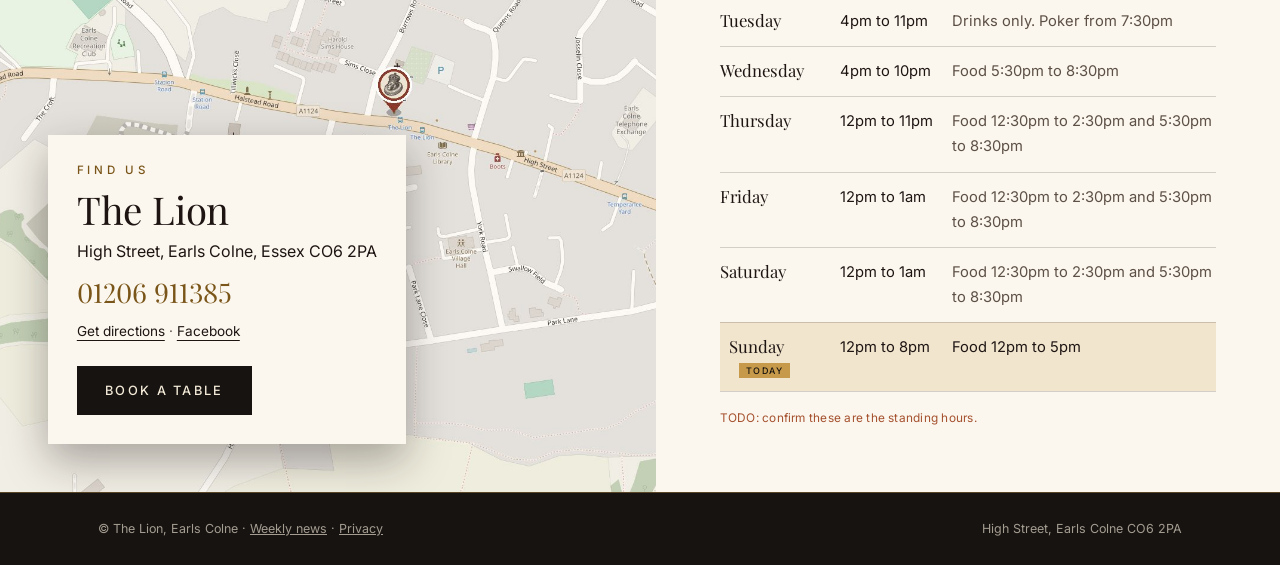
==== commit c2664a0c: "Polish pass: real events only, pizza night menu, headings, favicon, share card, 404, contrast Co-Aut" ====
--- a/index.html
+++ b/index.html
@@ -6,10 +6,22 @@
 <title>The Lion, Earls Colne | Pub Classics, Wood-fired Pizza & Sunday Roast</title>
 <meta name="robots" content="noindex, nofollow"><!-- MOCK-UP: remove this line when the site goes live -->
 <meta name="description" content="The Lion, High Street, Earls Colne. Pub classics, wood-fired pizza, small plates, Sunday roasts and live music, under new management.">
+<link rel="icon" href="favicon.ico" sizes="48x48">
+<link rel="icon" type="image/png" href="images/favicon-32.png" sizes="32x32">
+<link rel="apple-touch-icon" href="images/apple-touch-icon.png">
+<!-- Share card. The og:image URL must be absolute: change https://kevsinfield.github.io/lion-earls-colne-site/ to the real domain when the site goes live. -->
+<meta property="og:type" content="website">
+<meta property="og:site_name" content="The Lion, Earls Colne">
+<meta property="og:title" content="The Lion, Earls Colne | Pub Classics, Wood-fired Pizza & Sunday Roast">
+<meta property="og:description" content="The Lion, High Street, Earls Colne. Pub classics, wood-fired pizza, small plates, Sunday roasts and live music, under new management.">
+<meta property="og:image" content="https://kevsinfield.github.io/lion-earls-colne-site/images/og.jpg">
+<meta property="og:image:width" content="1200">
+<meta property="og:image:height" content="630">
+<meta name="twitter:card" content="summary_large_image">
 <link rel="preconnect" href="https://fonts.googleapis.com">
 <link rel="preconnect" href="https://fonts.gstatic.com" crossorigin>
 <link href="https://fonts.googleapis.com/css2?family=Playfair+Display:ital,wght@0,400;0,500;1,400&family=Inter:wght@400;500&display=swap" rel="stylesheet">
-<link rel="stylesheet" href="css/style.css?v=20261028124040">
+<link rel="stylesheet" href="css/style.css?v=20261028153543">
 </head>
 <body>
 
@@ -174,8 +186,8 @@
   </div>
 </div>
 
-<script src="js/data.js?v=20261028124040"></script>
-<script src="js/bar.js?v=20261028124040"></script>
-<script src="js/main.js?v=20261028124040"></script>
+<script src="js/data.js?v=20261028153543"></script>
+<script src="js/bar.js?v=20261028153543"></script>
+<script src="js/main.js?v=20261028153543"></script>
 </body>
 </html>
--- a/css/style.css
+++ b/css/style.css
@@ -20,7 +20,7 @@
 h2 { font-size: clamp(1.8rem, 4vw, 2.9rem); letter-spacing: -.005em; }
 em { font-style: italic; color: var(--gold-b); }
 .kicker { font-size: .72rem; letter-spacing: .32em; text-transform: uppercase; color: var(--gold); margin-bottom: 1.1rem; font-weight: 500; }
-.kicker--dark { color: #8a6424; }
+.kicker--dark { color: #7a5519; }
 .todo { margin-top: 1rem; font-size: .74rem; color: #d98b6a; letter-spacing: .02em; }
 .week .todo { color: #a5502e; }
 
@@ -101,9 +101,9 @@
 
 /* Home page, lighter (concept B, 28 Oct 2026): a cream hero over the frontage, then full-width picture-and-text bands.
    One photo, one short line and one action per band. Keep it that way: no photo grids or galleries. */
-:root { --paper: #fbf7ee; --cream: #f7f0e2; --sand: #eadfc9; --ink: #1e1513; --gold-d: #8a6424; }
+:root { --paper: #fbf7ee; --cream: #f7f0e2; --sand: #eadfc9; --ink: #1e1513; --gold-d: #7a5519; }
 .hero__bg { filter: saturate(.95) brightness(1.02); transform: none; background-position: center 30%; }
-.hero__wash { background: linear-gradient(to top, rgba(247,240,226,1) 0%, rgba(247,240,226,.96) 44%, rgba(247,240,226,.75) 62%, rgba(247,240,226,0) 88%); }
+.hero__wash { background: linear-gradient(to top, rgba(247,240,226,1) 0%, rgba(247,240,226,.96) 44%, rgba(247,240,226,.88) 68%, rgba(247,240,226,.45) 90%, rgba(247,240,226,0) 100%); }
 .hero h1 { color: var(--ink); }
 .hero h1 em { color: var(--gold-d); }
 .hero .kicker { color: var(--gold-d); }
@@ -158,7 +158,7 @@
 .week__in { display: grid; grid-template-columns: .9fr 1.3fr; gap: clamp(2rem, 6vw, 5rem); align-items: start; }
 .week__list { list-style: none; border-top: 1px solid rgba(23,19,16,.25); }
 .week__list li { display: grid; grid-template-columns: 8.5rem 1fr auto; gap: 1rem; align-items: baseline; padding: 1.15rem 0; border-bottom: 1px solid rgba(23,19,16,.25); }
-.wk__d { font-size: .7rem; letter-spacing: .26em; text-transform: uppercase; color: #8a6424; font-weight: 500; }
+.wk__d { font-size: .7rem; letter-spacing: .26em; text-transform: uppercase; color: #7a5519; font-weight: 500; }
 .week__list strong { font: 400 1.428rem/1.1 var(--serif); }
 .wk__n { font-size: .88rem; color: rgba(23,19,16,.65); text-align: right; }
 
@@ -183,7 +183,7 @@
 @keyframes up { from { transform: translateY(40px); opacity: 0; } }
 .panel__x { position: absolute; top: .7rem; right: 1rem; width: 44px; height: 44px; font-size: 2rem; line-height: 1; background: none; border: 0; cursor: pointer; color: var(--bitumen); }
 .panel .todo { color: #a5502e; }
-.panel h3 { font: italic 400 1.26rem var(--serif); margin: 2rem 0 .3rem; padding-bottom: .4rem; border-bottom: 1px solid rgba(23,19,16,.3); color: #8a6424; }
+.panel h3 { font: italic 400 1.26rem var(--serif); margin: 2rem 0 .3rem; padding-bottom: .4rem; border-bottom: 1px solid rgba(23,19,16,.3); color: #7a5519; }
 .mast { text-align: center; padding-top: .6rem; }
 .mast__the { font: 500 0.672rem var(--serif); letter-spacing: .4em; text-indent: .4em; text-transform: uppercase; }
 .mast__lion { font: 500 clamp(2.856rem, 10.92vw, 3.864rem)/.9 var(--serif); letter-spacing: .05em; text-indent: .05em; text-transform: uppercase; }
@@ -206,11 +206,11 @@
 .menu__hint { text-align: center; font-size: .72rem; letter-spacing: .06em; color: rgba(23,19,16,.5); margin-top: .5rem; }
 .menu__acts { display: flex; align-items: center; justify-content: center; gap: 1.2rem; flex-wrap: wrap; margin-top: 1.1rem; }
 .btn--sm { padding: .65rem 1.1rem; font-size: .7rem; }
-.panel .menu__acts .btn--line { color: var(--bitumen); border-color: #8a6424; }
+.panel .menu__acts .btn--line { color: var(--bitumen); border-color: #7a5519; }
 .panel .menu__acts .btn--line:hover { background: var(--bitumen); color: var(--bone); border-color: var(--bitumen); }
-.menu__full { font: 500 .7rem var(--sans); letter-spacing: .2em; text-transform: uppercase; color: #8a6424; text-underline-offset: 4px; }
+.menu__full { font: 500 .7rem var(--sans); letter-spacing: .2em; text-transform: uppercase; color: #7a5519; text-underline-offset: 4px; }
 .menu__jump { display: flex; gap: .4rem; flex-wrap: wrap; justify-content: center; margin-top: 1.1rem; }
-.menu__jump button { background: none; border: 0; border-bottom: 1px solid rgba(138,100,36,.5); color: #8a6424; font: 500 .68rem var(--sans); letter-spacing: .16em; text-transform: uppercase; padding: .2rem .3rem; margin: 0 .3rem; cursor: pointer; }
+.menu__jump button { background: none; border: 0; border-bottom: 1px solid rgba(138,100,36,.5); color: #7a5519; font: 500 .68rem var(--sans); letter-spacing: .16em; text-transform: uppercase; padding: .2rem .3rem; margin: 0 .3rem; cursor: pointer; }
 .menu__jump button:hover { color: var(--bitumen); }
 .menu[hidden] { display: none; }
 .menu__note { font: italic 400 .95rem/1.5 var(--serif); color: rgba(23,19,16,.78); margin: .7rem 0 .3rem; }
@@ -219,11 +219,11 @@
 .dish { display: flex; justify-content: space-between; gap: 1rem; padding: .7rem 0 .1rem; }
 .dish strong { display: block; font: 500 1.05rem/1.2 var(--serif); }
 .dish__d { display: block; font-size: .86rem; color: rgba(23,19,16,.62); }
-.dish__label { display: block; font: 500 .66rem var(--sans); font-style: normal; letter-spacing: .2em; text-transform: uppercase; color: #8a6424; }
+.dish__label { display: block; font: 500 .66rem var(--sans); font-style: normal; letter-spacing: .2em; text-transform: uppercase; color: #7a5519; }
 .dish__tag { display: inline-block; margin-left: .5rem; font: 500 .62rem var(--sans); letter-spacing: .12em; text-transform: uppercase; border: 1px solid rgba(23,19,16,.4); padding: .05rem .4rem; vertical-align: middle; }
 .dish__p { font: 500 1.008rem var(--serif); white-space: nowrap; }
 .offer { margin-top: 2rem; border: 1px solid var(--bitumen); padding: 1.1rem; text-align: center; }
-.offer__t { display: block; font: 500 .66rem var(--sans); letter-spacing: .24em; text-transform: uppercase; color: #8a6424; }
+.offer__t { display: block; font: 500 .66rem var(--sans); letter-spacing: .24em; text-transform: uppercase; color: #7a5519; }
 .offer strong { display: block; font: 400 1.344rem var(--serif); margin: .2rem 0; }
 .offer__d { font-style: italic; color: rgba(23,19,16,.65); }
 .panel__note { margin: 2rem 0 1.4rem; font-size: .78rem; color: rgba(23,19,16,.6); }
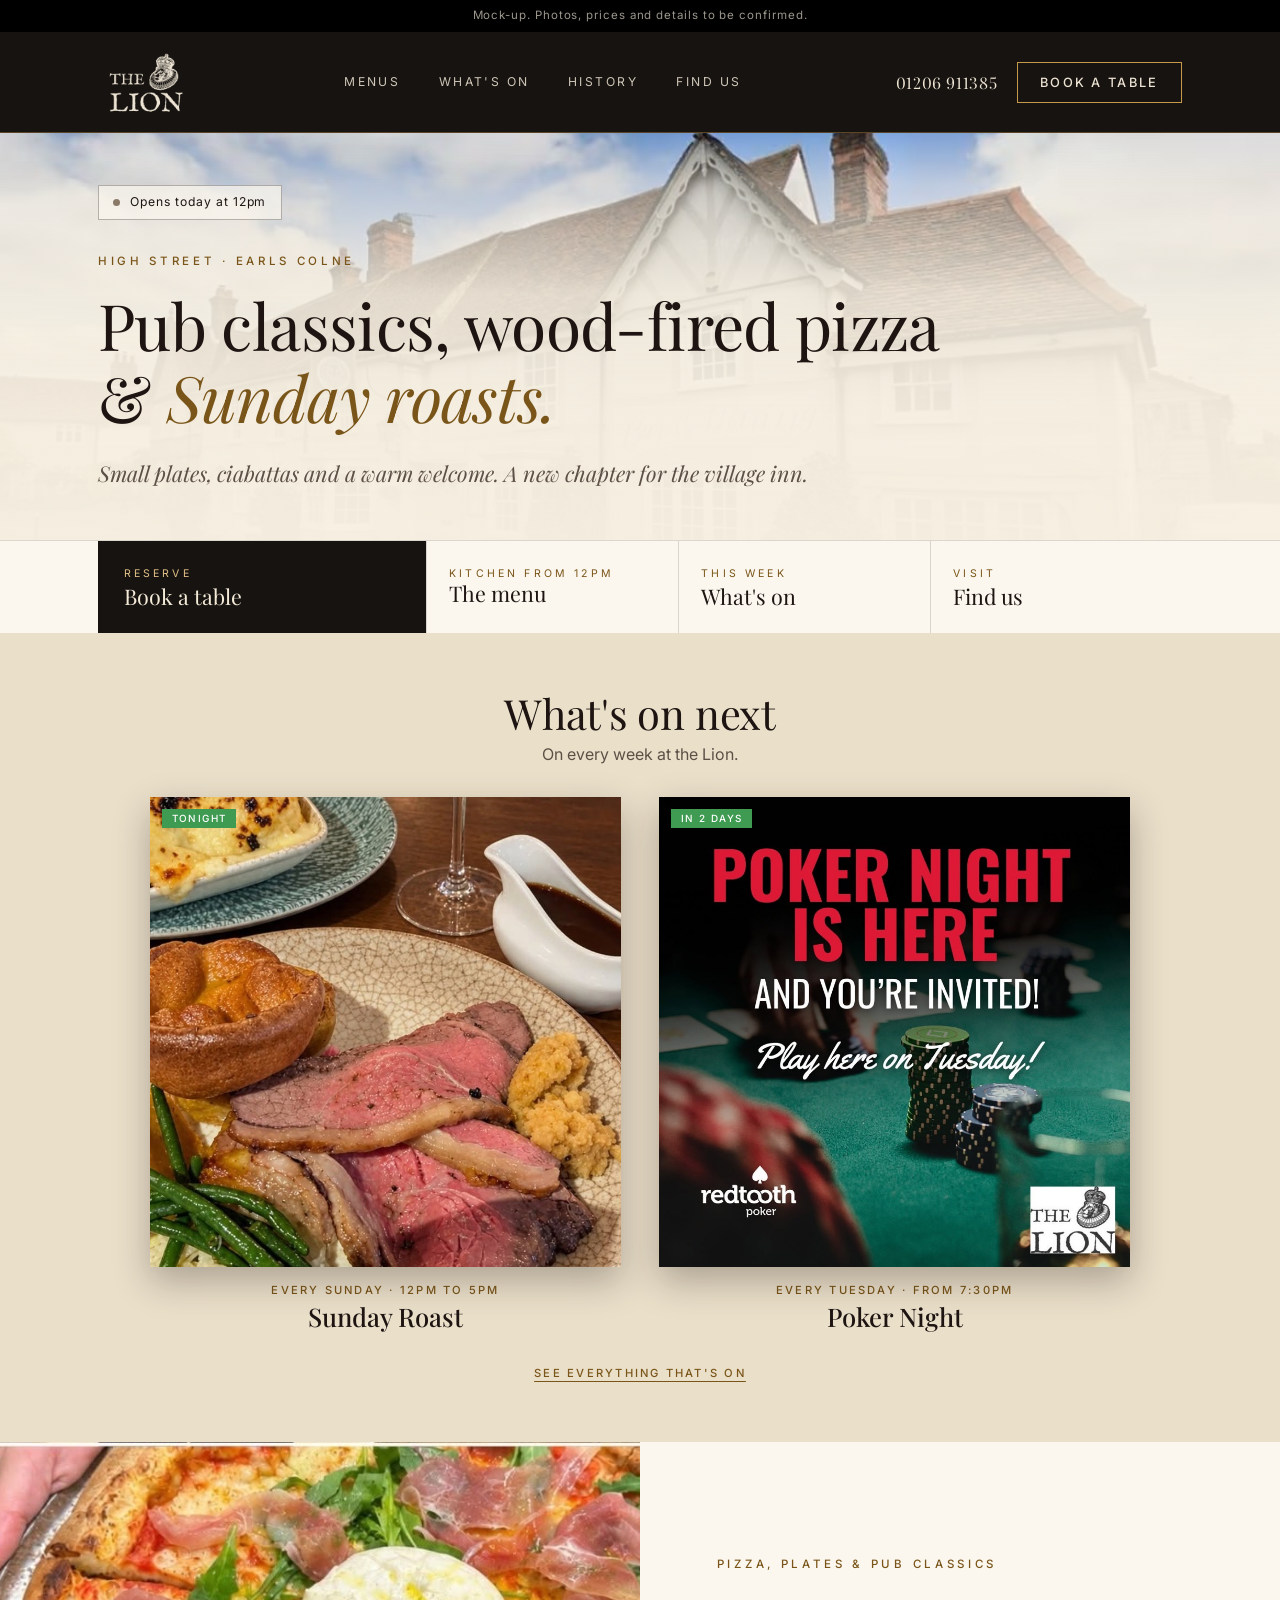
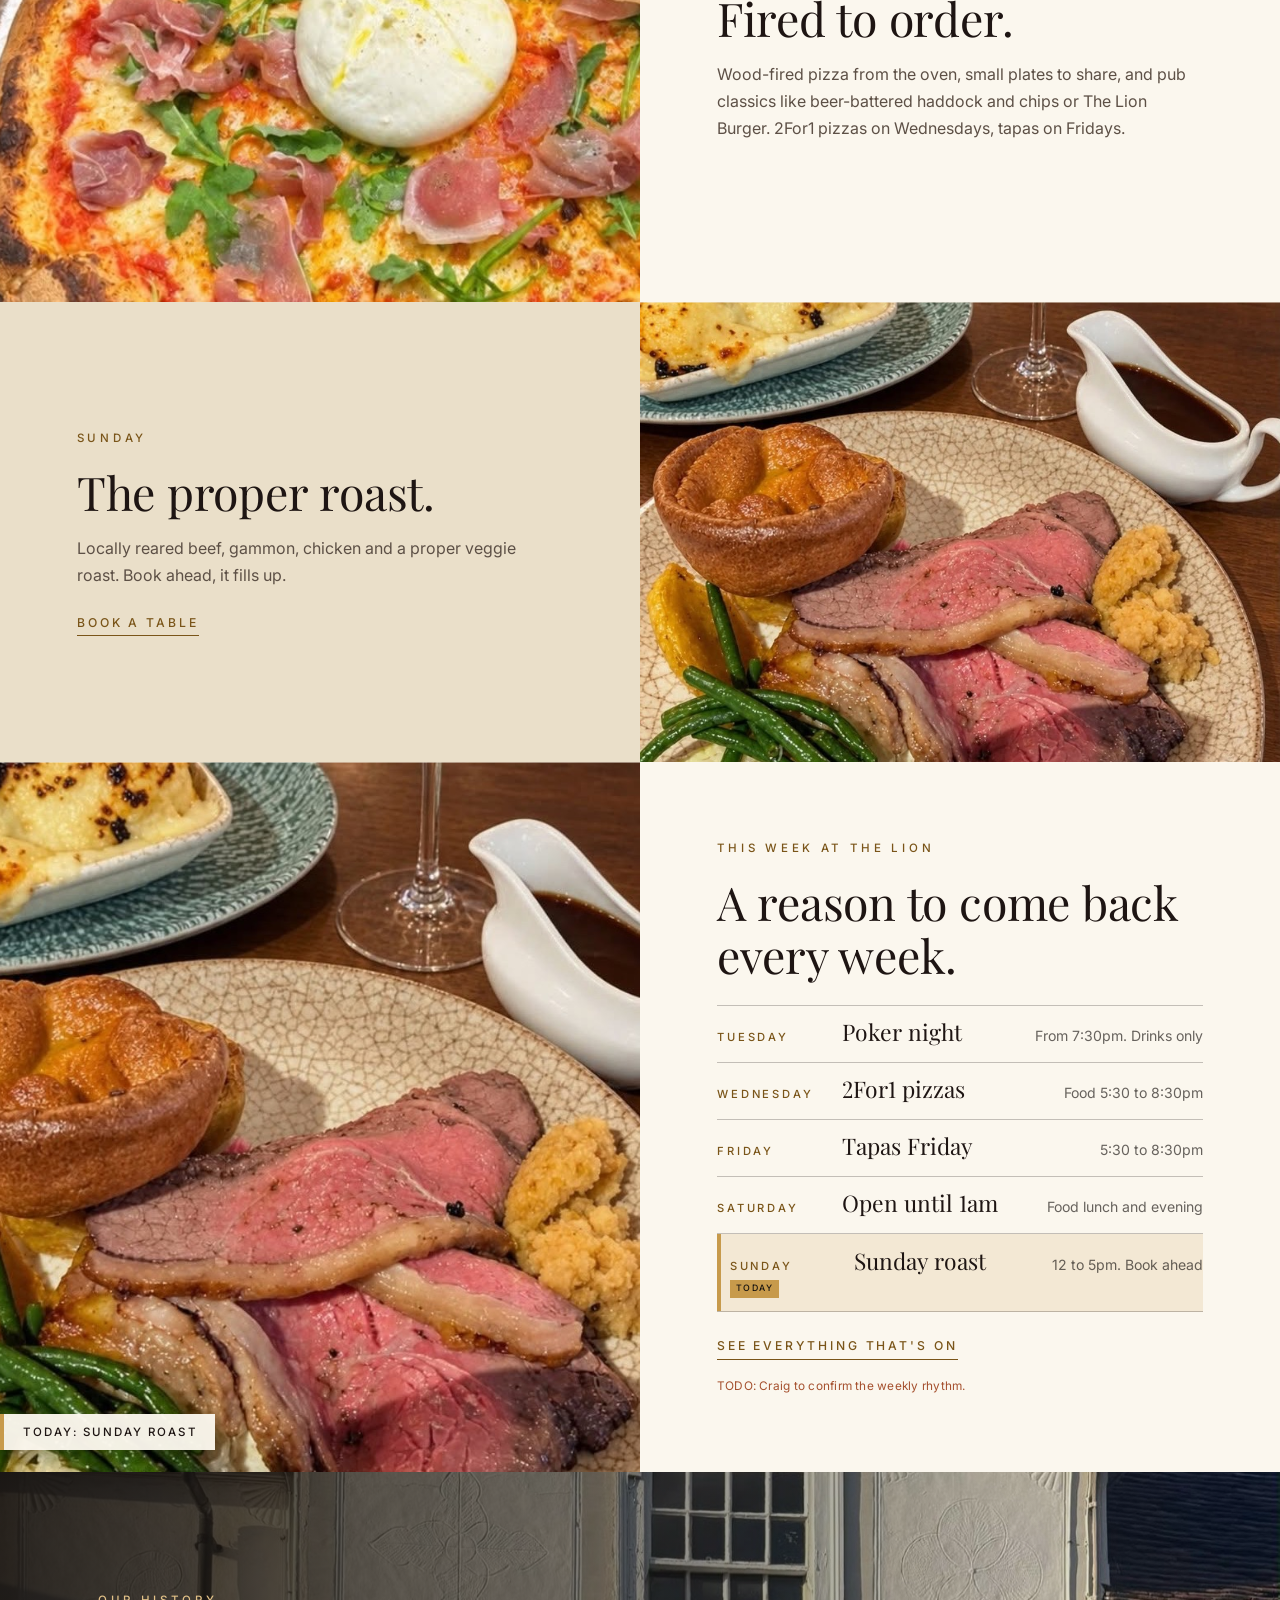
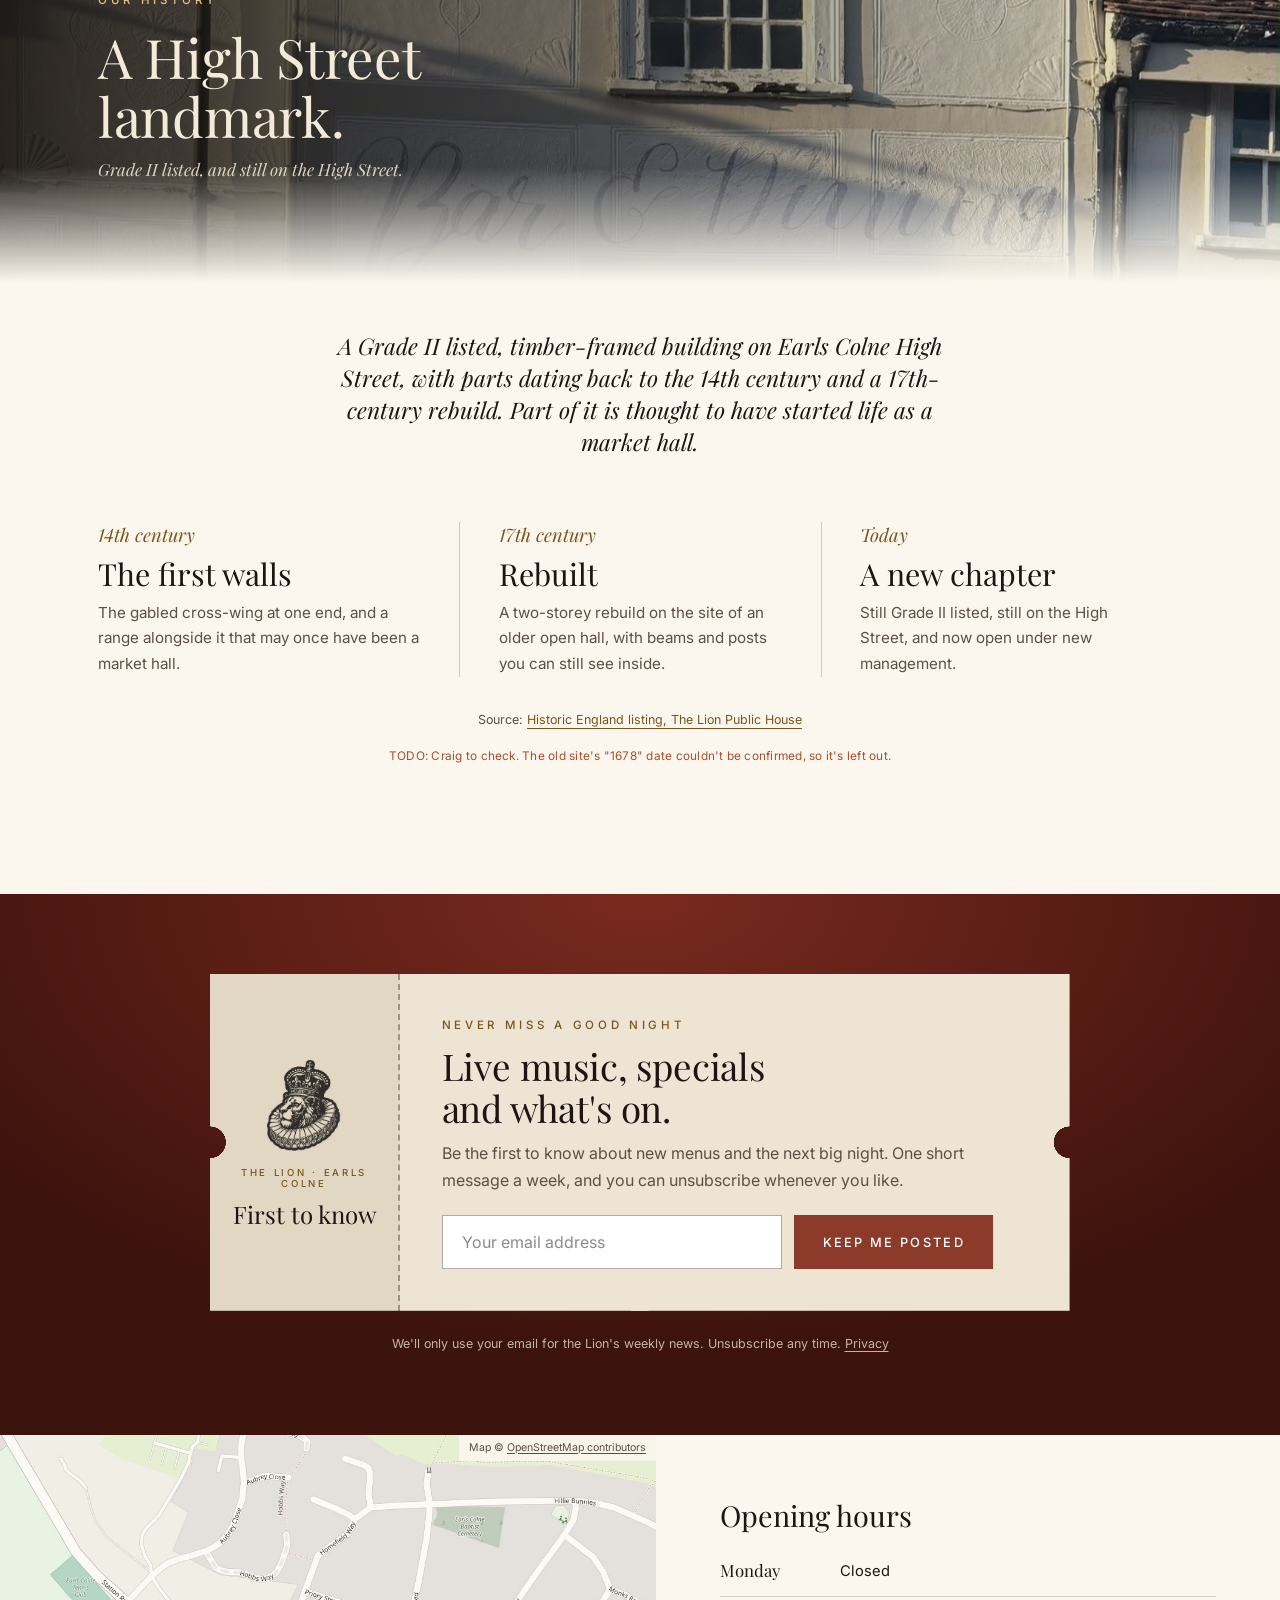
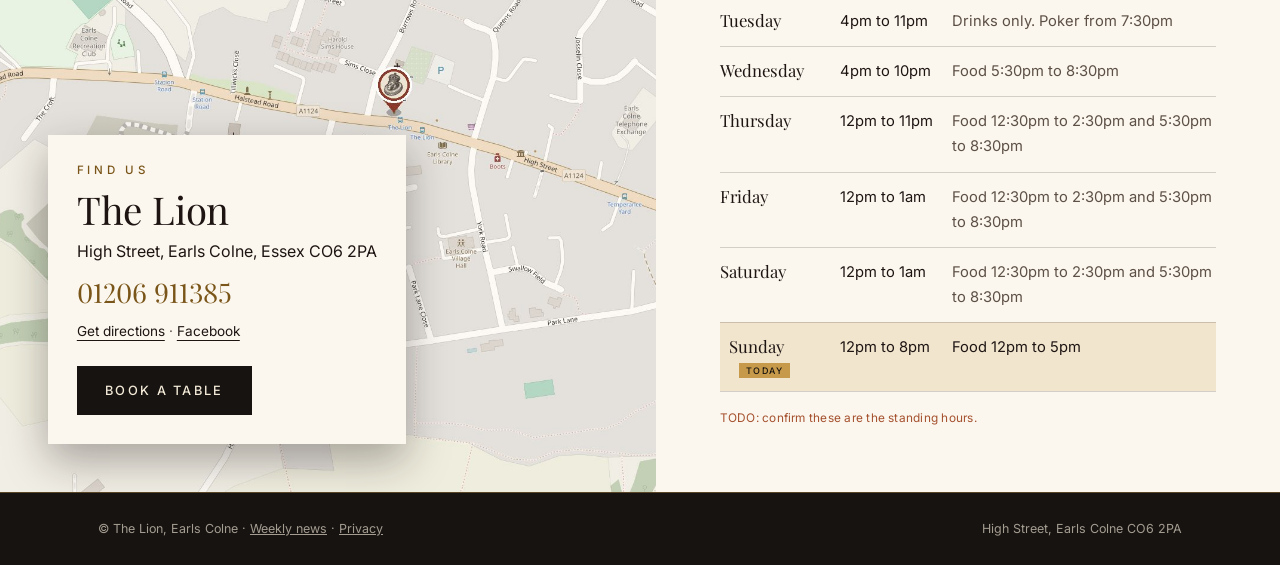
==== commit 6130a03d: "Small fixes and gentle motion: bigger logo, scroll reveals, hero drift, progress line, skip link, ta" ====
--- a/index.html
+++ b/index.html
@@ -21,7 +21,7 @@
 <link rel="preconnect" href="https://fonts.googleapis.com">
 <link rel="preconnect" href="https://fonts.gstatic.com" crossorigin>
 <link href="https://fonts.googleapis.com/css2?family=Playfair+Display:ital,wght@0,400;0,500;1,400&family=Inter:wght@400;500&display=swap" rel="stylesheet">
-<link rel="stylesheet" href="css/style.css?v=20261028153543">
+<link rel="stylesheet" href="css/style.css?v=20261028154209">
 </head>
 <body>
 
@@ -37,7 +37,7 @@
     <div class="wrap hero__in">
       <p class="status" id="status" aria-live="polite"><span class="dot"></span><span id="statusText"></span></p>
       <p class="kicker">High Street &middot; Earls Colne</p>
-      <h1>Pub classics, wood-fired pizza<br>&amp; <em>Sunday roasts.</em></h1>
+      <h1>Pub classics, wood-fired pizza<br class="br-d"> &amp; <em>Sunday roasts.</em></h1>
       <p class="hero__sub">Small plates, ciabattas and a warm welcome. A new chapter for the village inn.</p>
     </div>
 
@@ -186,8 +186,9 @@
   </div>
 </div>
 
-<script src="js/data.js?v=20261028153543"></script>
-<script src="js/bar.js?v=20261028153543"></script>
-<script src="js/main.js?v=20261028153543"></script>
+<script src="js/data.js?v=20261028154209"></script>
+<script src="js/bar.js?v=20261028154209"></script>
+<script src="js/fx.js?v=20261028154209"></script>
+<script src="js/main.js?v=20261028154209"></script>
 </body>
 </html>
--- a/css/style.css
+++ b/css/style.css
@@ -38,8 +38,8 @@
 .bar.is-small { box-shadow: 0 6px 24px rgba(0,0,0,.45); }
 .bar__in { display: grid; grid-template-columns: auto 1fr auto; align-items: center; gap: 1.5rem; height: var(--bar-h); transition: height .25s; }
 .bar.is-small .bar__in { height: 70px; }
-.bar__logo img { height: 74px; width: auto; transition: height .25s; }
-.bar.is-small .bar__logo img { height: 50px; }
+.bar__logo img { height: 92px; width: auto; transition: height .25s; }
+.bar.is-small .bar__logo img { height: 62px; }
 .bar__nav { display: flex; justify-content: center; gap: clamp(1.2rem, 3vw, 2.6rem); }
 .bar__nav a { text-decoration: none; font-size: .76rem; letter-spacing: .2em; text-transform: uppercase; color: var(--bone); opacity: .85; padding: .4rem 0; border-bottom: 1px solid transparent; }
 .bar__nav a:hover, .bar__nav a.on { color: var(--gold-b); opacity: 1; border-bottom-color: var(--gold); }
@@ -235,7 +235,7 @@
   :root { --bar-h: 64px; }
   .bar__in { grid-template-columns: 1fr auto; height: var(--bar-h); gap: .5rem; }
   .bar.is-small .bar__in { height: var(--bar-h); }
-  .bar__logo img, .bar.is-small .bar__logo img { height: 46px; }
+  .bar__logo img, .bar.is-small .bar__logo img { height: 58px; }
   .bar__nav, .bar__right { display: none; }
   .bar__burger { display: block; }
   .hero h1 { font-size: clamp(1.9rem, 8vw, 2.5rem); }
@@ -266,6 +266,26 @@
   .sticky { display: grid; grid-template-columns: 1.3fr 1fr; gap: .6rem; position: fixed; left: 0; right: 0; bottom: 0; z-index: 30; padding: .7rem var(--pad); background: rgba(23,19,16,.97); border-top: 1px solid var(--line); transform: translateY(110%); transition: transform .25s; }
   .sticky.show { transform: none; }
   .sticky .btn { padding: .85rem .5rem; }
+}
+/* Small touches (28 Oct 2026). Scroll effects live in js/fx.js; the page works the same without them. */
+.skip { position: absolute; left: -999px; top: 0; z-index: 100; background: #f3ead8; color: #171310; padding: .8rem 1.2rem; font: 500 .8rem var(--sans); letter-spacing: .12em; text-transform: uppercase; text-decoration: none; }
+.skip:focus { left: 1rem; top: 1rem; }
+.hero h1 { text-wrap: balance; }
+.bar__progress { position: absolute; left: 0; right: 0; bottom: -1px; height: 2px; background: var(--gold); transform-origin: 0 50%; transform: scaleX(0); pointer-events: none; }
+.status.is-open .dot { animation: pulse 2.6s ease-out infinite; }
+@keyframes pulse { 0% { box-shadow: 0 0 0 0 rgba(127,207,139,.55); } 70%, 100% { box-shadow: 0 0 0 9px rgba(127,207,139,0); } }
+.fx .hero__bg { top: -60px; translate: 0 var(--py, 0px); animation: drift 24s ease-out both; }
+@keyframes drift { from { scale: 1.04; } to { scale: 1; } }
+.fx .rv { opacity: 0; translate: 0 18px; transition: opacity .75s ease, translate .75s cubic-bezier(.22,.61,.36,1); transition-delay: var(--rd, 0s); }
+.fx .rv.in { opacity: 1; translate: 0 0; }
+.fx .rv--photo { translate: 0 0; clip-path: inset(8% 0 0 0); transition: opacity .9s ease, clip-path 1.1s cubic-bezier(.22,.61,.36,1); }
+.fx .rv--photo.in { clip-path: inset(0); }
+@media (max-width: 700px) { .br-d { display: none; } }
+@media (max-width: 880px) {
+  .find__card .btn { display: none; }  /* the sticky Book bar is already on screen */
+  /* Bigger thumb targets without changing the layout: an invisible halo around small links */
+  .soon__all, .link, .history__src a, .join__fine a, .find__card a:not(.btn), .find__credit a, .foot a, .phone { position: relative; }
+  .soon__all::after, .link::after, .history__src a::after, .join__fine a::after, .find__card a:not(.btn)::after, .find__credit a::after, .foot a::after, .phone::after { content: ""; position: absolute; inset: -14px -8px; }
 }
 @media (prefers-reduced-motion: reduce) { * { animation: none !important; transition: none !important; scroll-behavior: auto !important; } }
 
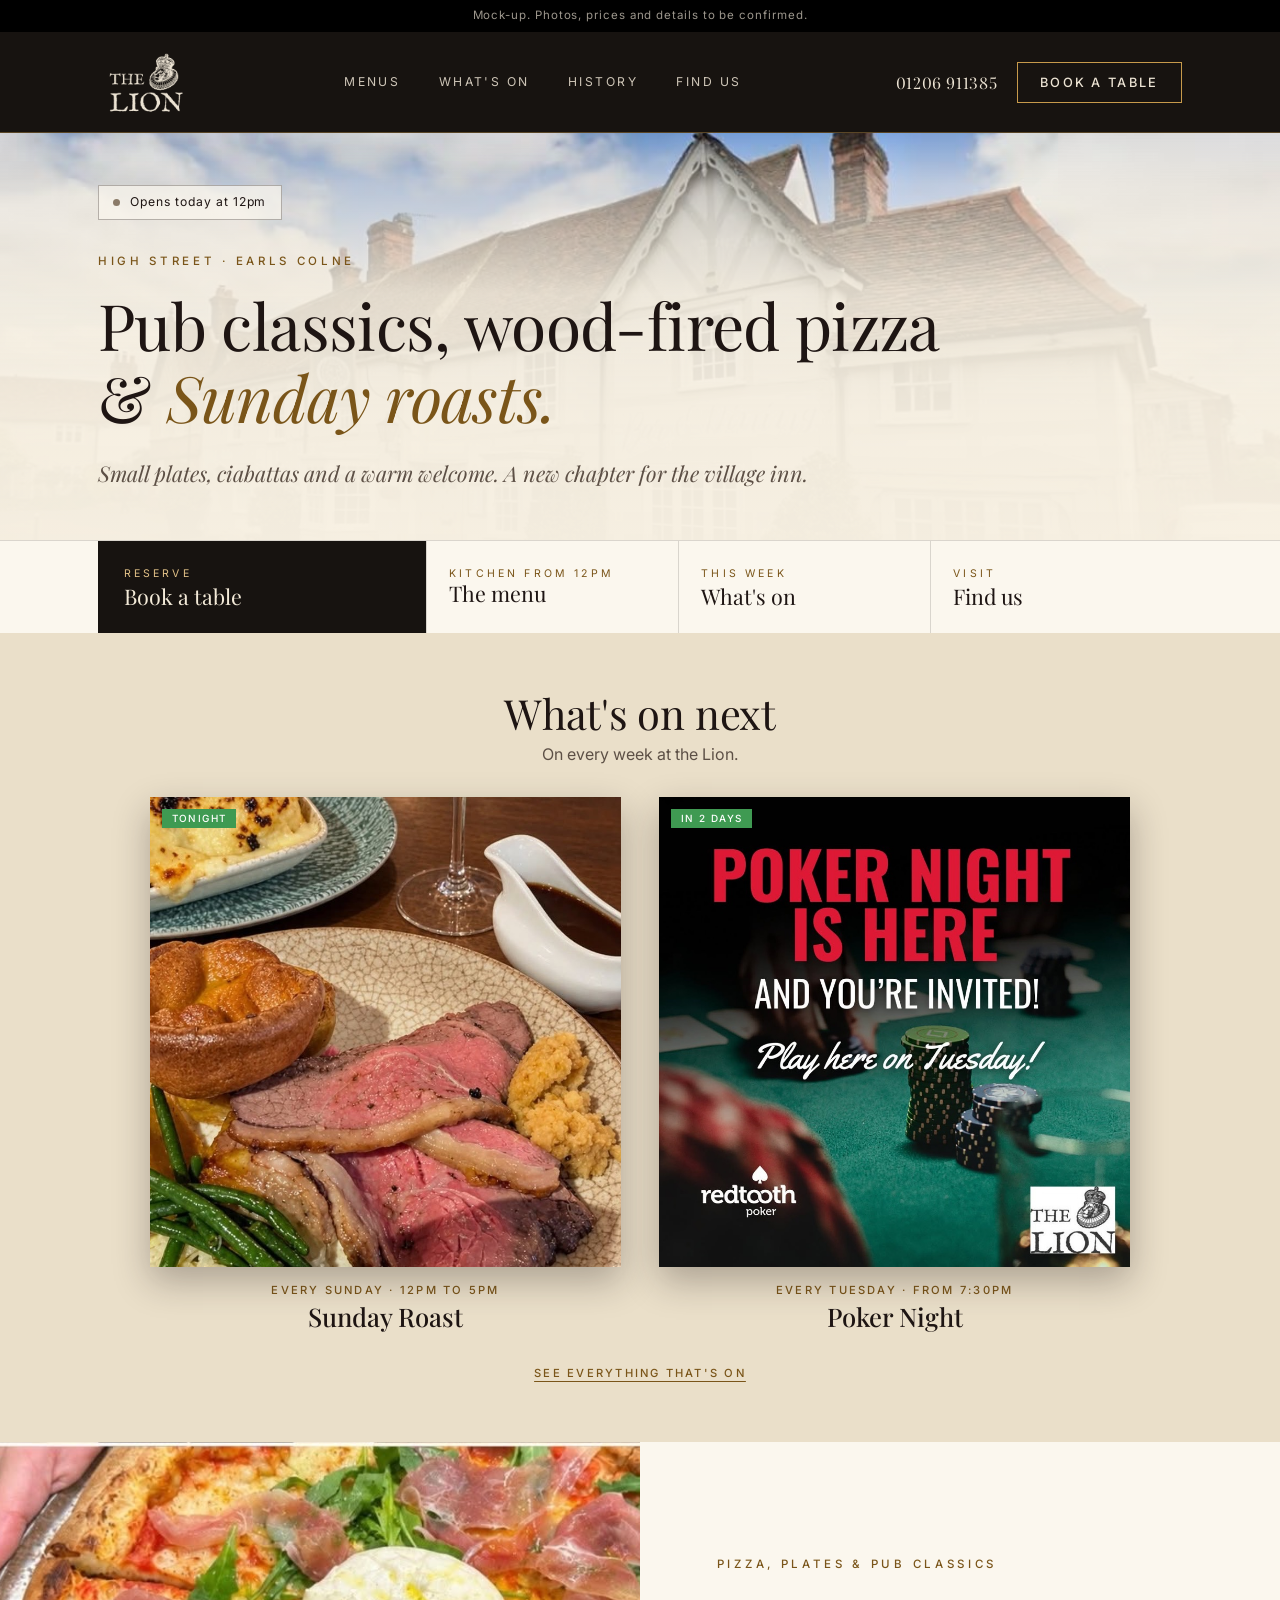
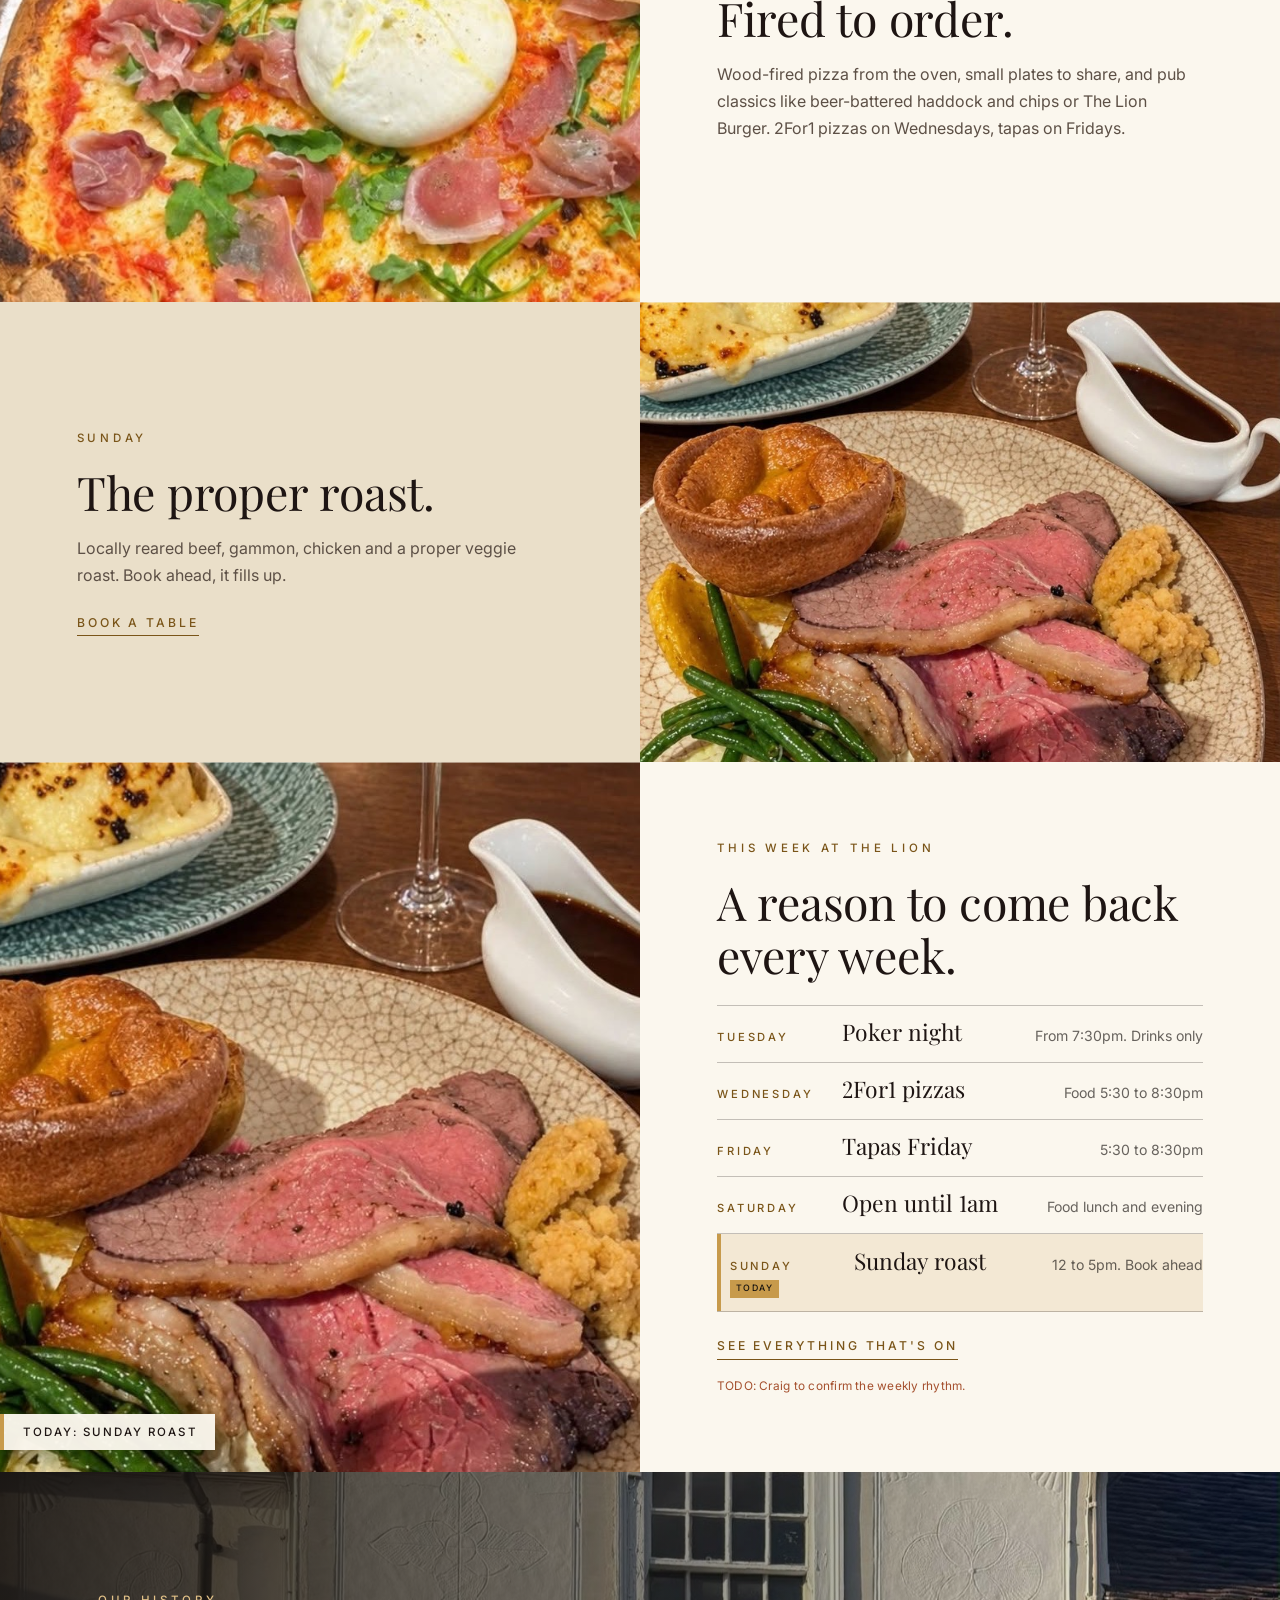
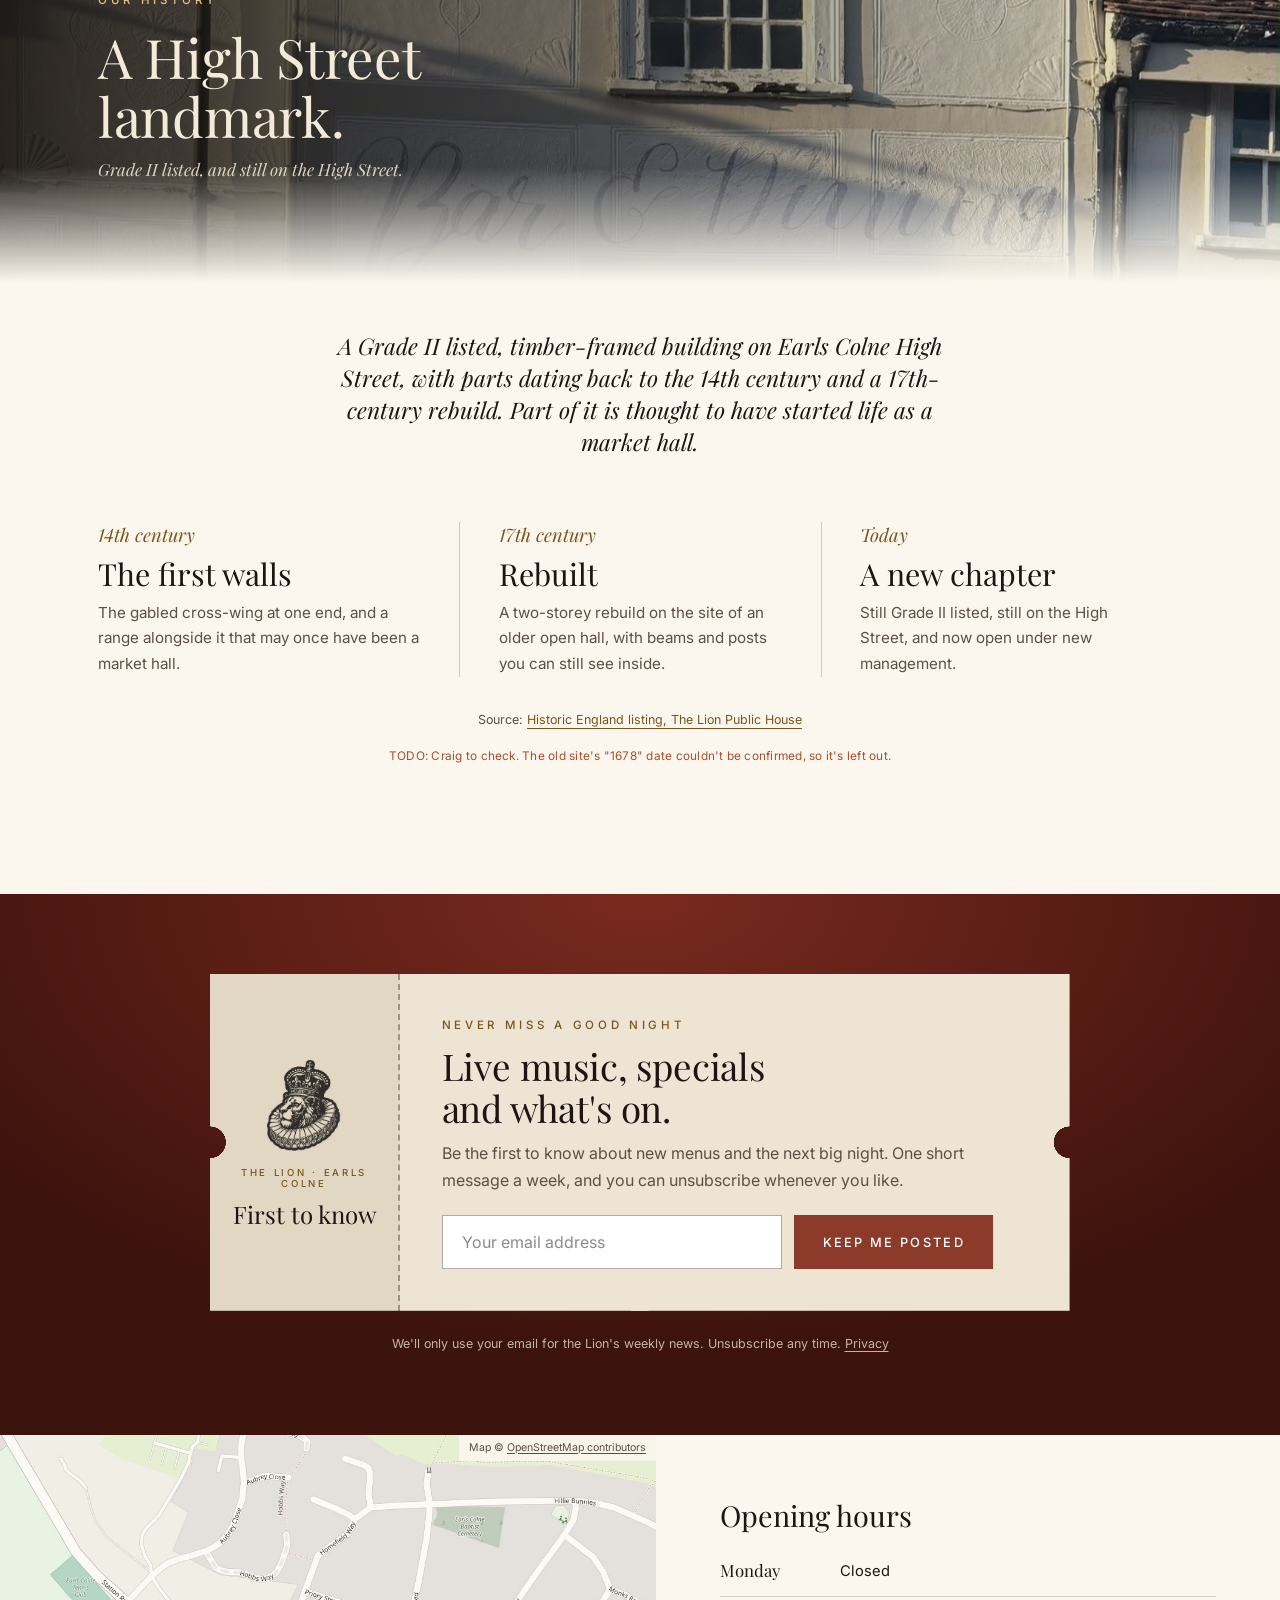
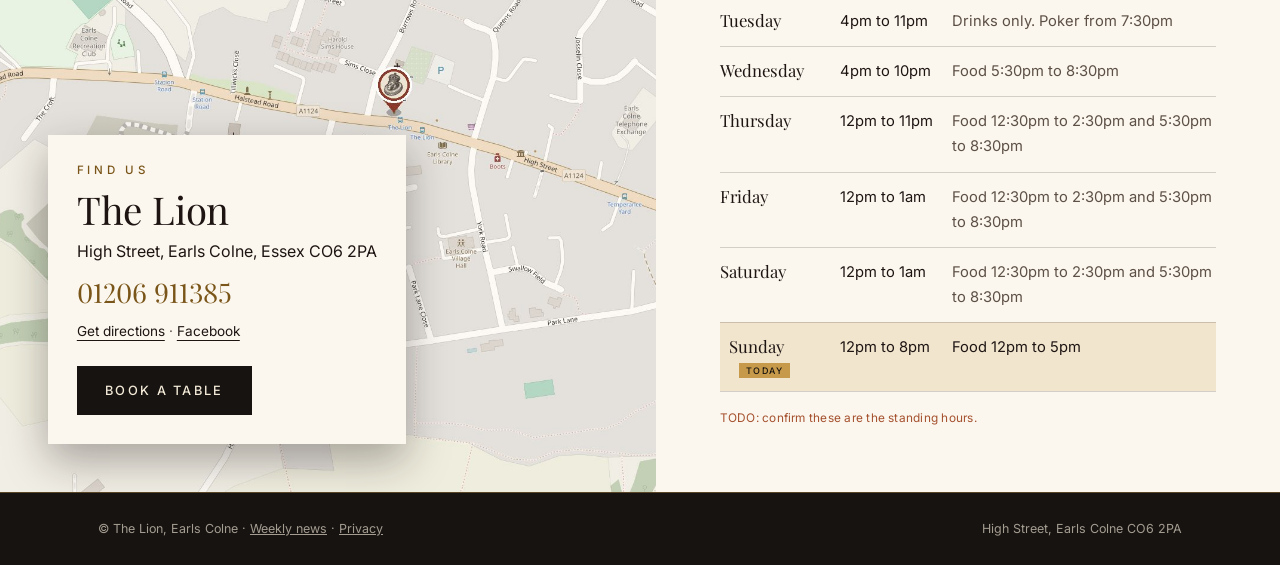
==== commit d6f6b5c4: "Review mode for Craig: numbered tabs, answers, questions, send step Co-Authored-By: Claude Sonnet 5." ====
--- a/index.html
+++ b/index.html
@@ -21,7 +21,7 @@
 <link rel="preconnect" href="https://fonts.googleapis.com">
 <link rel="preconnect" href="https://fonts.gstatic.com" crossorigin>
 <link href="https://fonts.googleapis.com/css2?family=Playfair+Display:ital,wght@0,400;0,500;1,400&family=Inter:wght@400;500&display=swap" rel="stylesheet">
-<link rel="stylesheet" href="css/style.css?v=20261028154209">
+<link rel="stylesheet" href="css/style.css?v=20261028155555">
 </head>
 <body>
 
@@ -186,9 +186,10 @@
   </div>
 </div>
 
-<script src="js/data.js?v=20261028154209"></script>
-<script src="js/bar.js?v=20261028154209"></script>
-<script src="js/fx.js?v=20261028154209"></script>
-<script src="js/main.js?v=20261028154209"></script>
+<script src="js/data.js?v=20261028155555"></script>
+<script src="js/bar.js?v=20261028155555"></script>
+<script src="js/fx.js?v=20261028155555"></script>
+<script src="js/review.js?v=20261028155555"></script>
+<script src="js/main.js?v=20261028155555"></script>
 </body>
 </html>
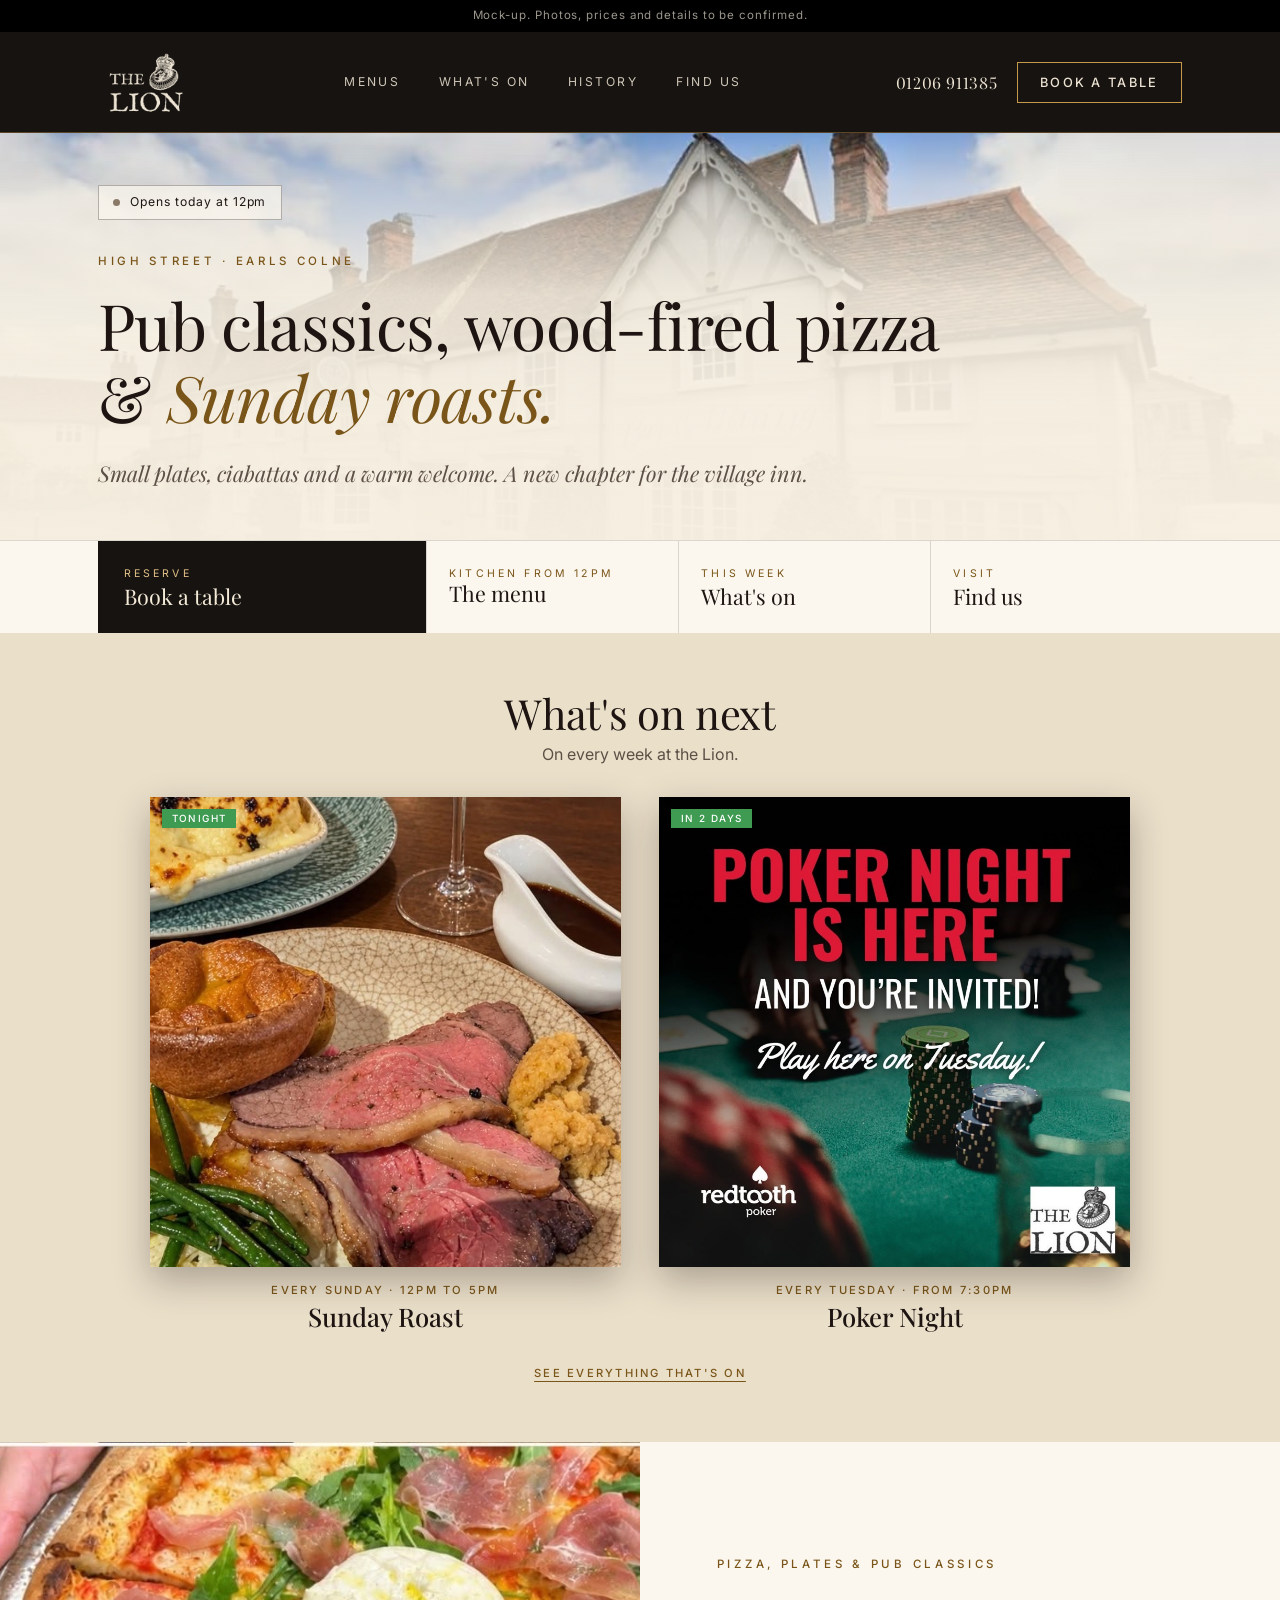
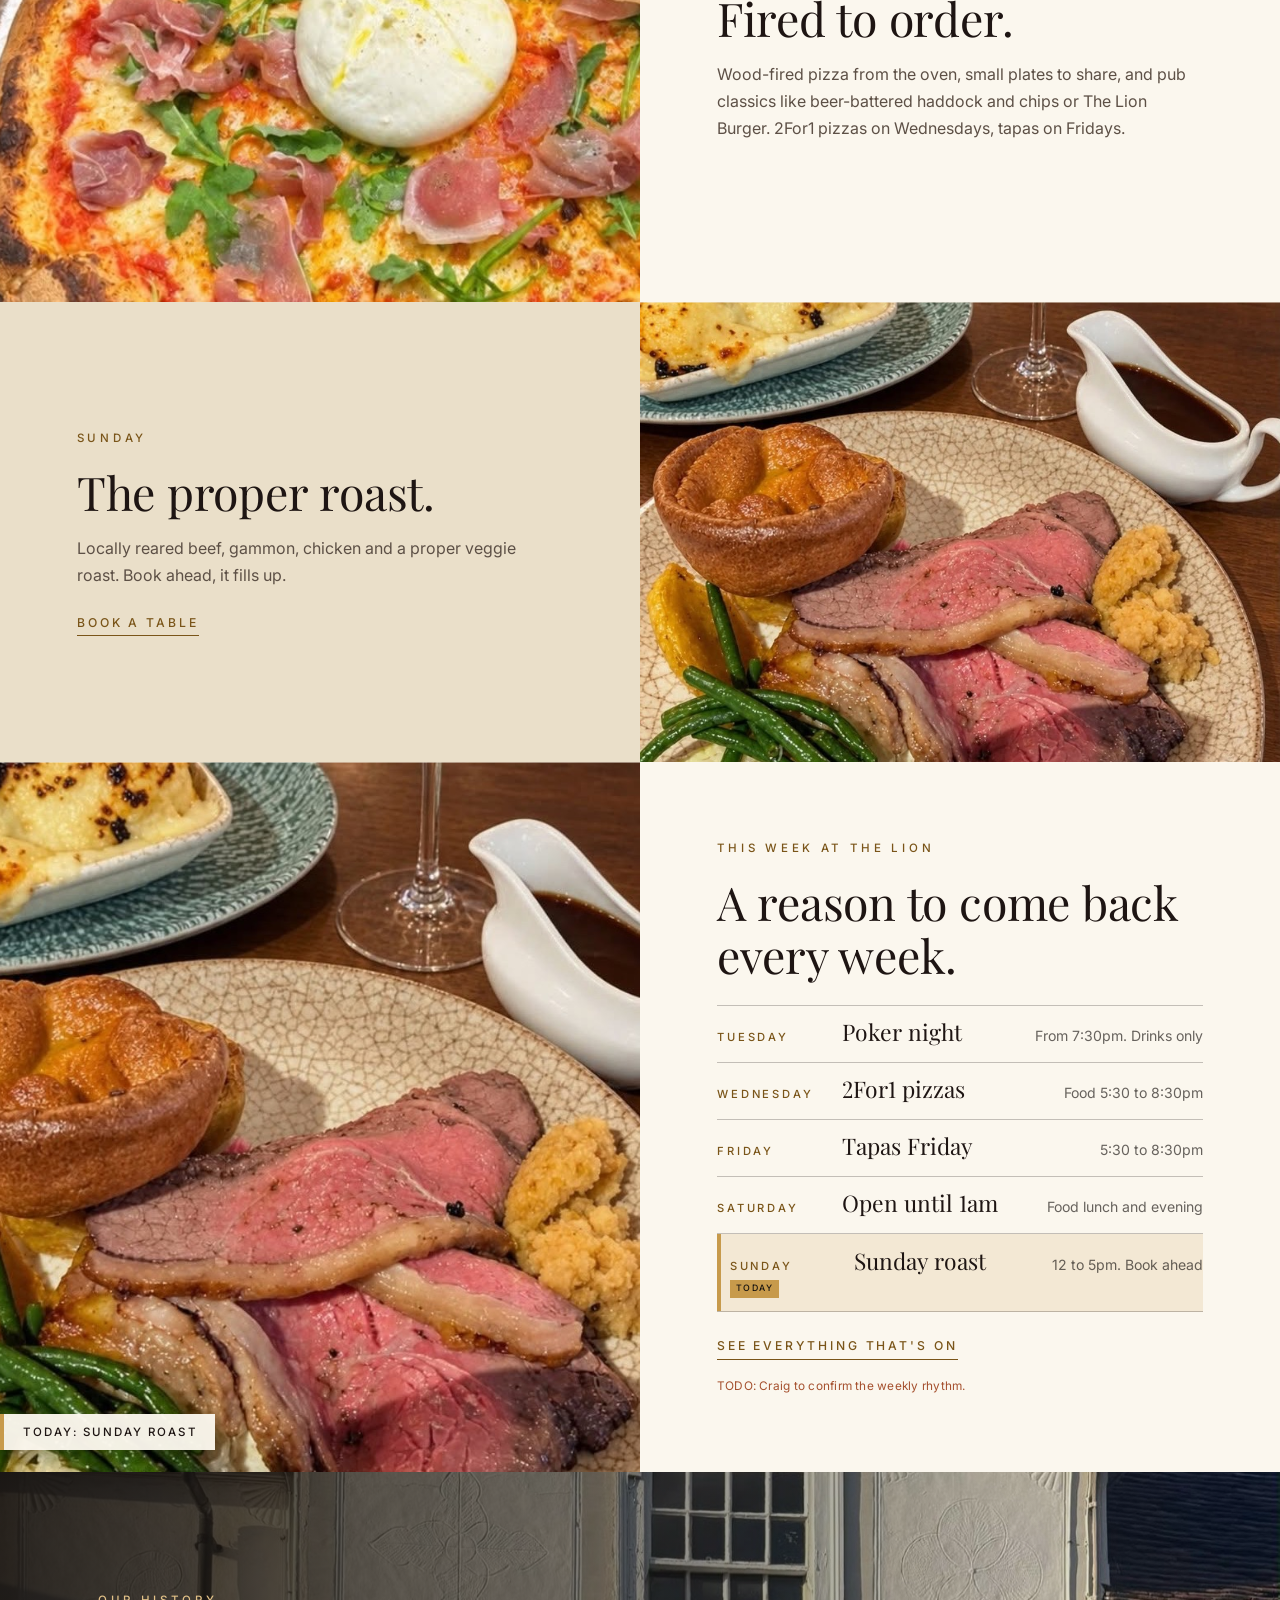
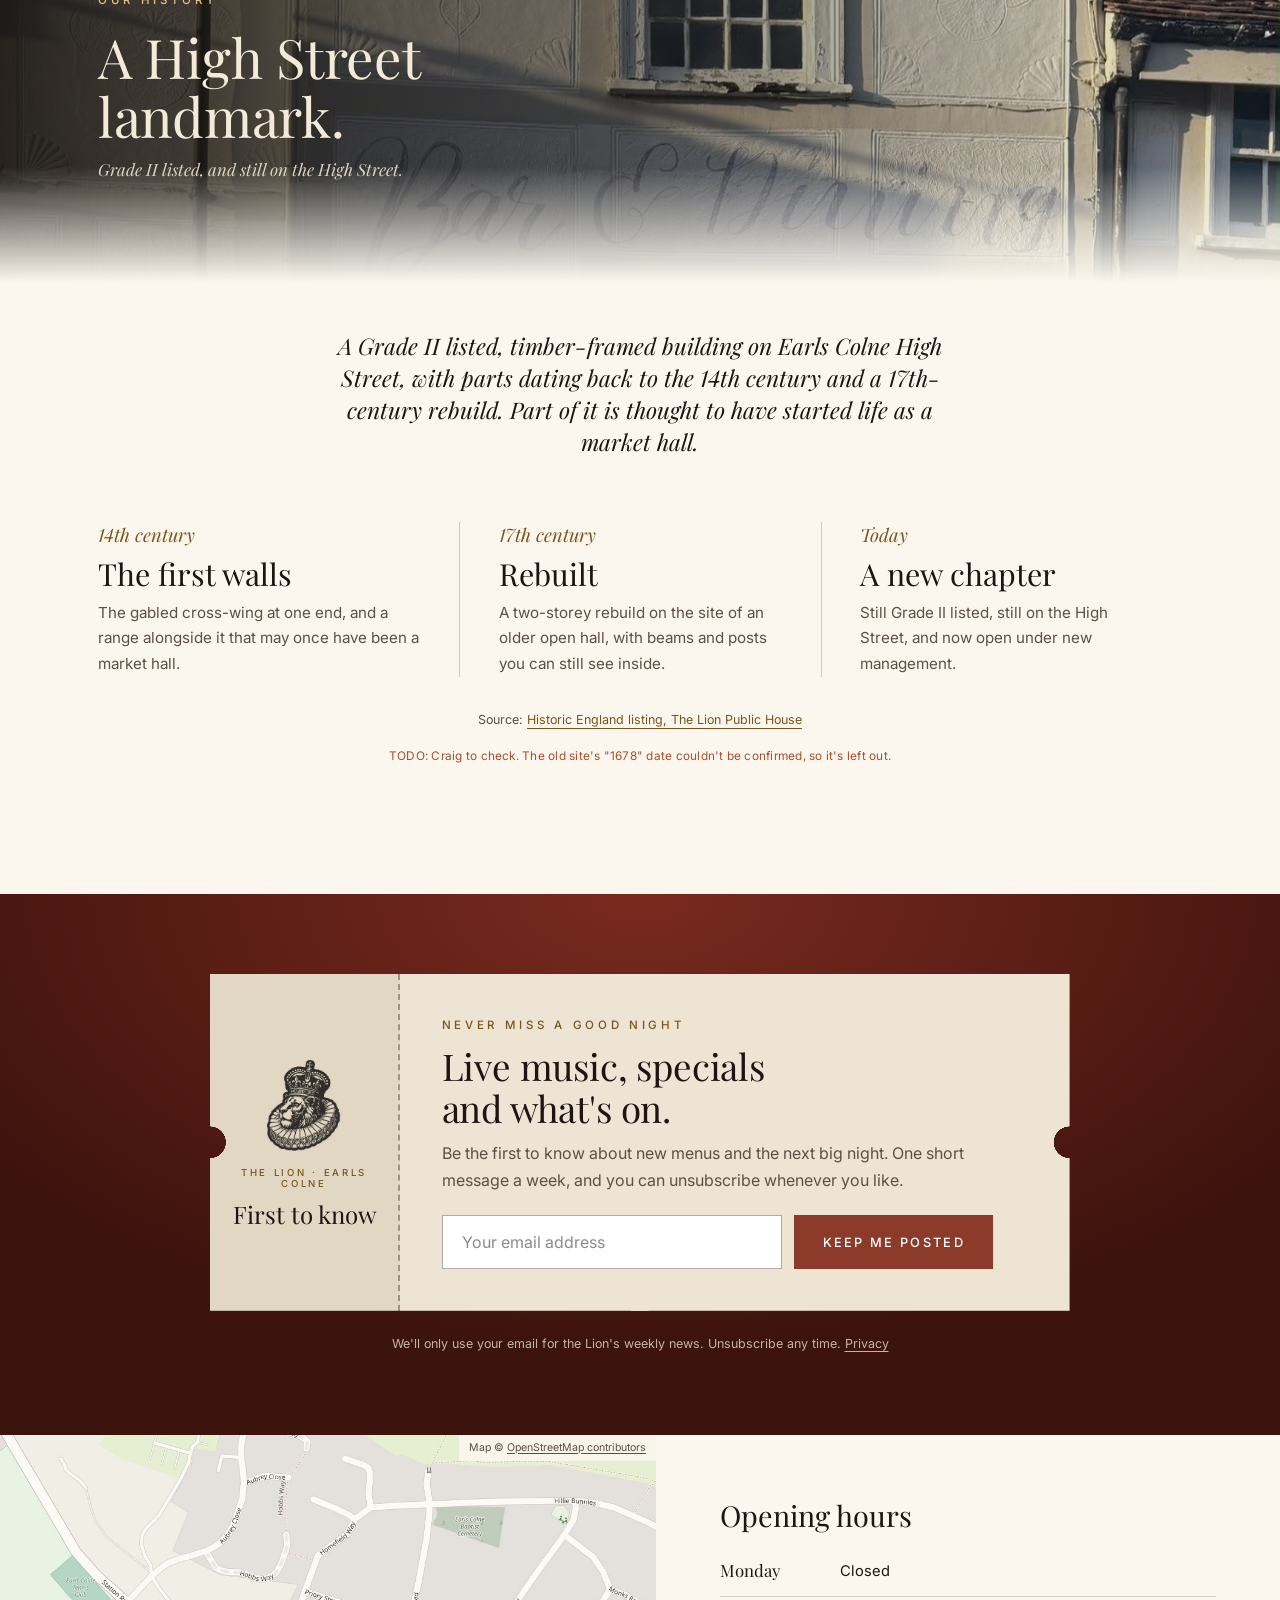
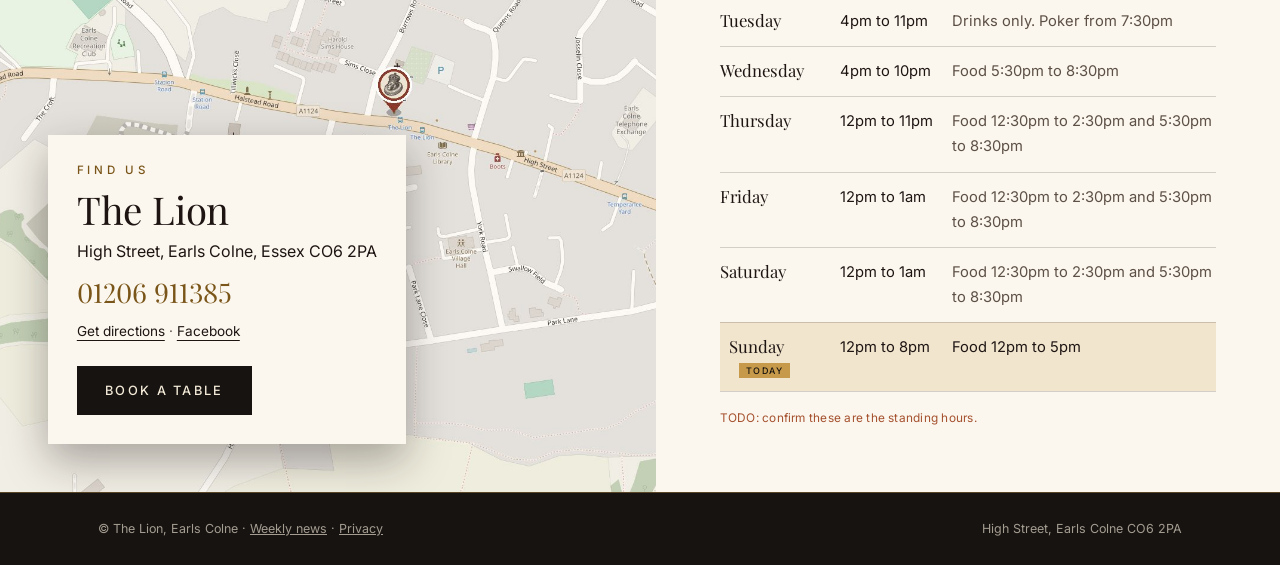
==== commit 35fab2e8: "Remove review mode Co-Authored-By: Claude Sonnet 5.5 <noreply@anthropic.com>" ====
--- a/index.html
+++ b/index.html
@@ -21,7 +21,7 @@
 <link rel="preconnect" href="https://fonts.googleapis.com">
 <link rel="preconnect" href="https://fonts.gstatic.com" crossorigin>
 <link href="https://fonts.googleapis.com/css2?family=Playfair+Display:ital,wght@0,400;0,500;1,400&family=Inter:wght@400;500&display=swap" rel="stylesheet">
-<link rel="stylesheet" href="css/style.css?v=20261028155555">
+<link rel="stylesheet" href="css/style.css?v=20261029092422">
 </head>
 <body>
 
@@ -186,10 +186,9 @@
   </div>
 </div>
 
-<script src="js/data.js?v=20261028155555"></script>
-<script src="js/bar.js?v=20261028155555"></script>
-<script src="js/fx.js?v=20261028155555"></script>
-<script src="js/review.js?v=20261028155555"></script>
-<script src="js/main.js?v=20261028155555"></script>
+<script src="js/data.js?v=20261029092422"></script>
+<script src="js/bar.js?v=20261029092422"></script>
+<script src="js/fx.js?v=20261029092422"></script>
+<script src="js/main.js?v=20261029092422"></script>
 </body>
 </html>
